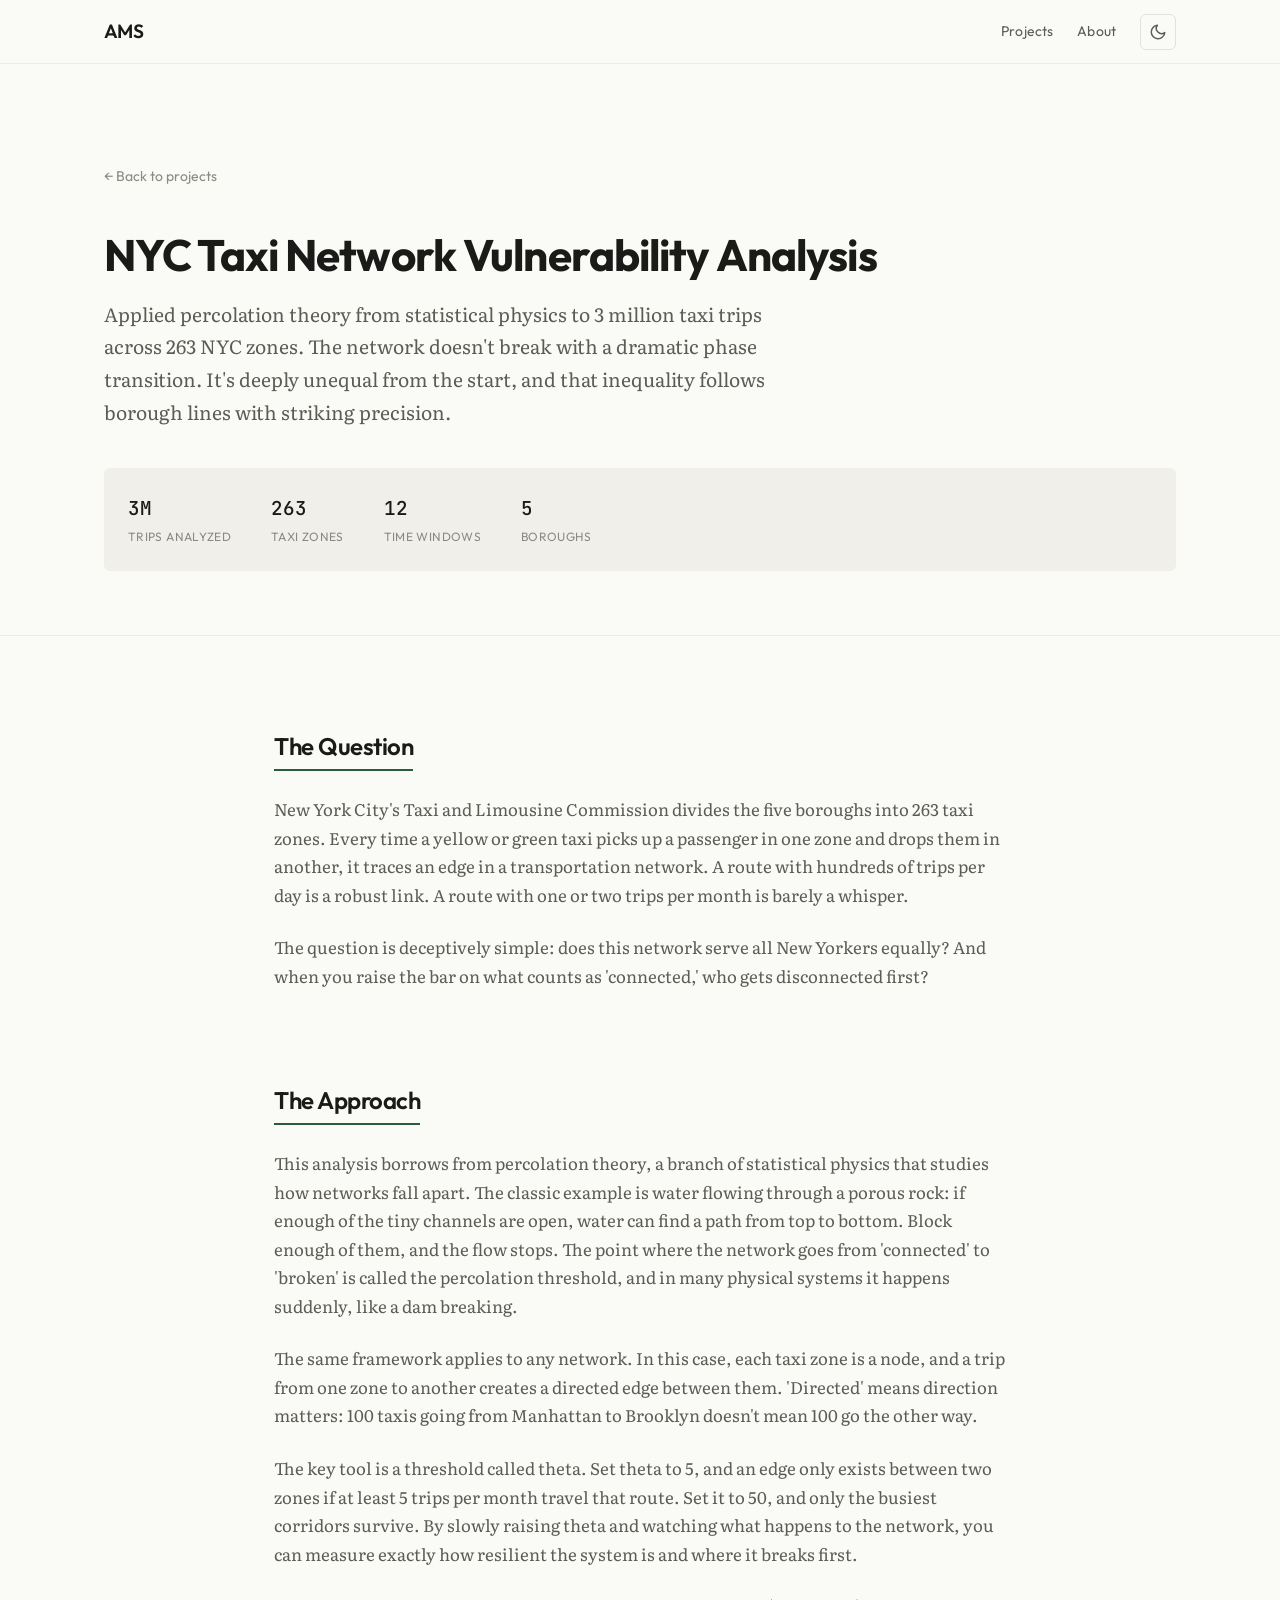
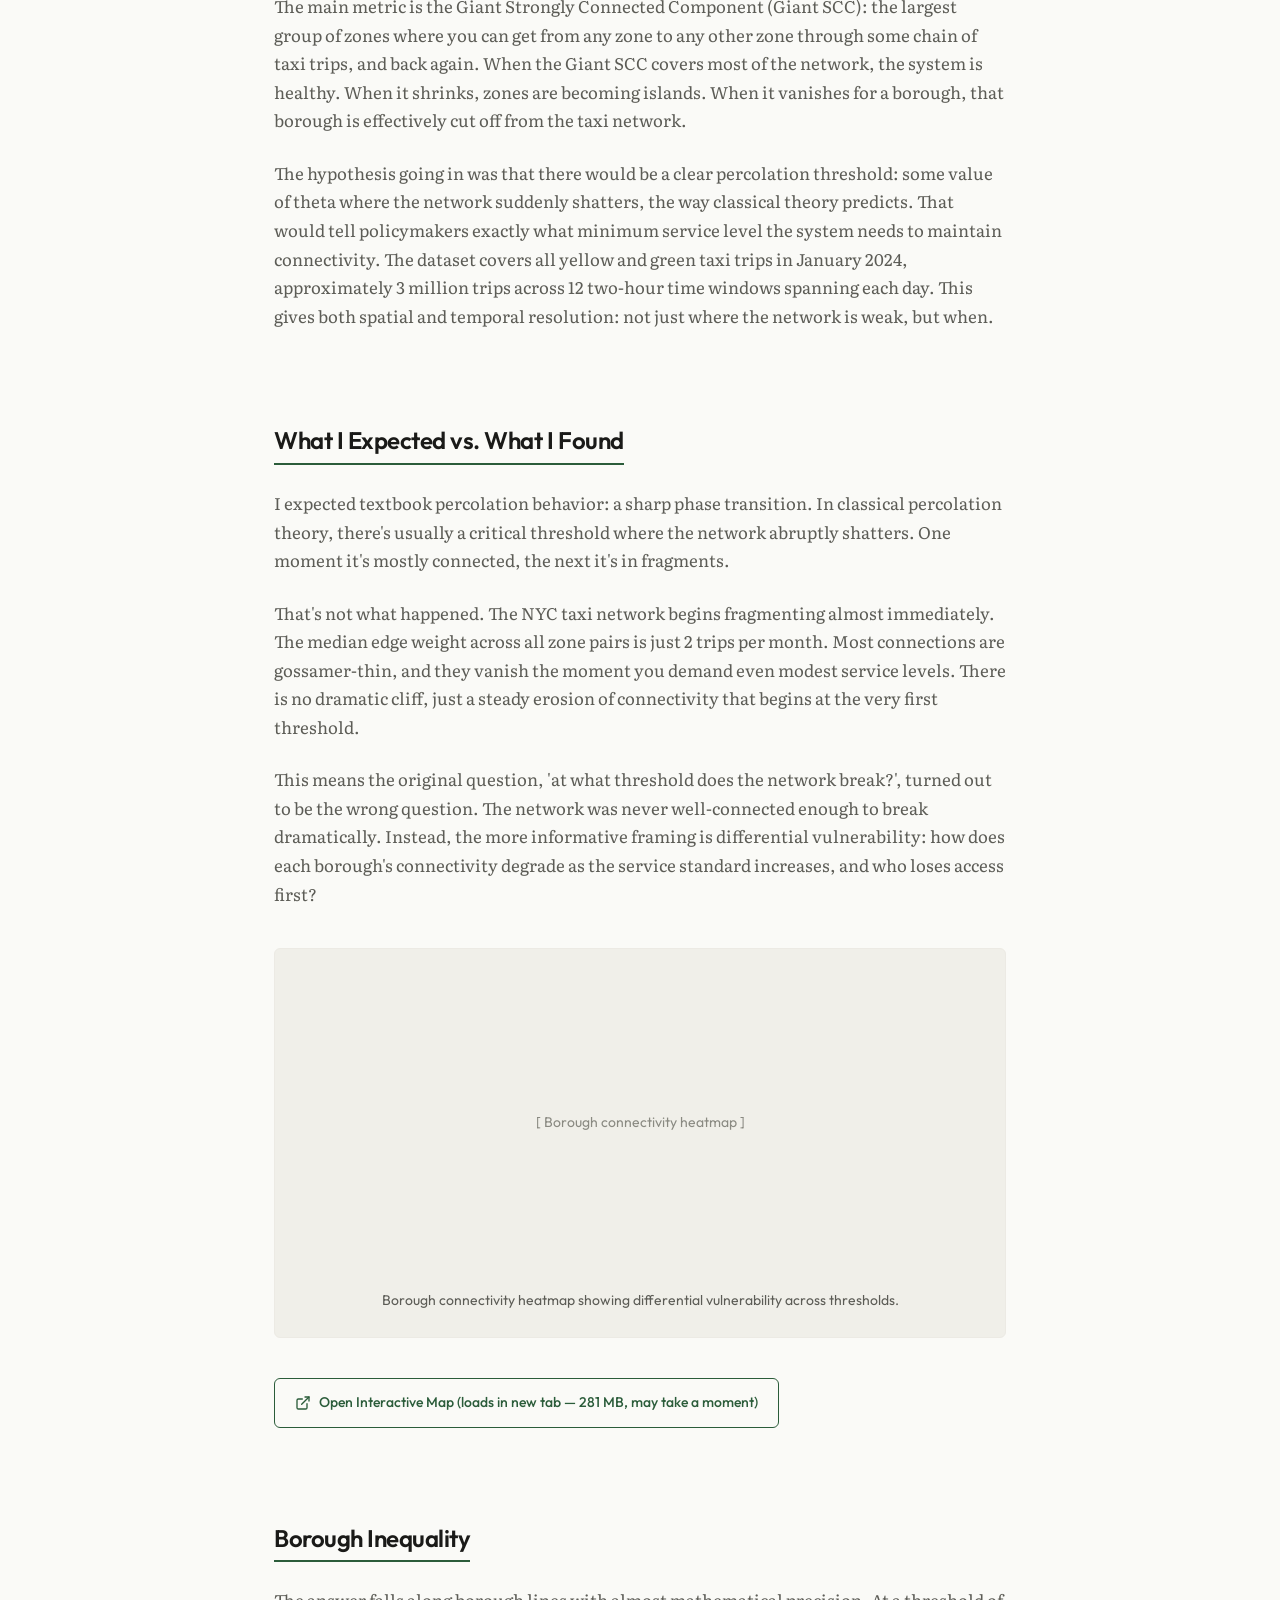
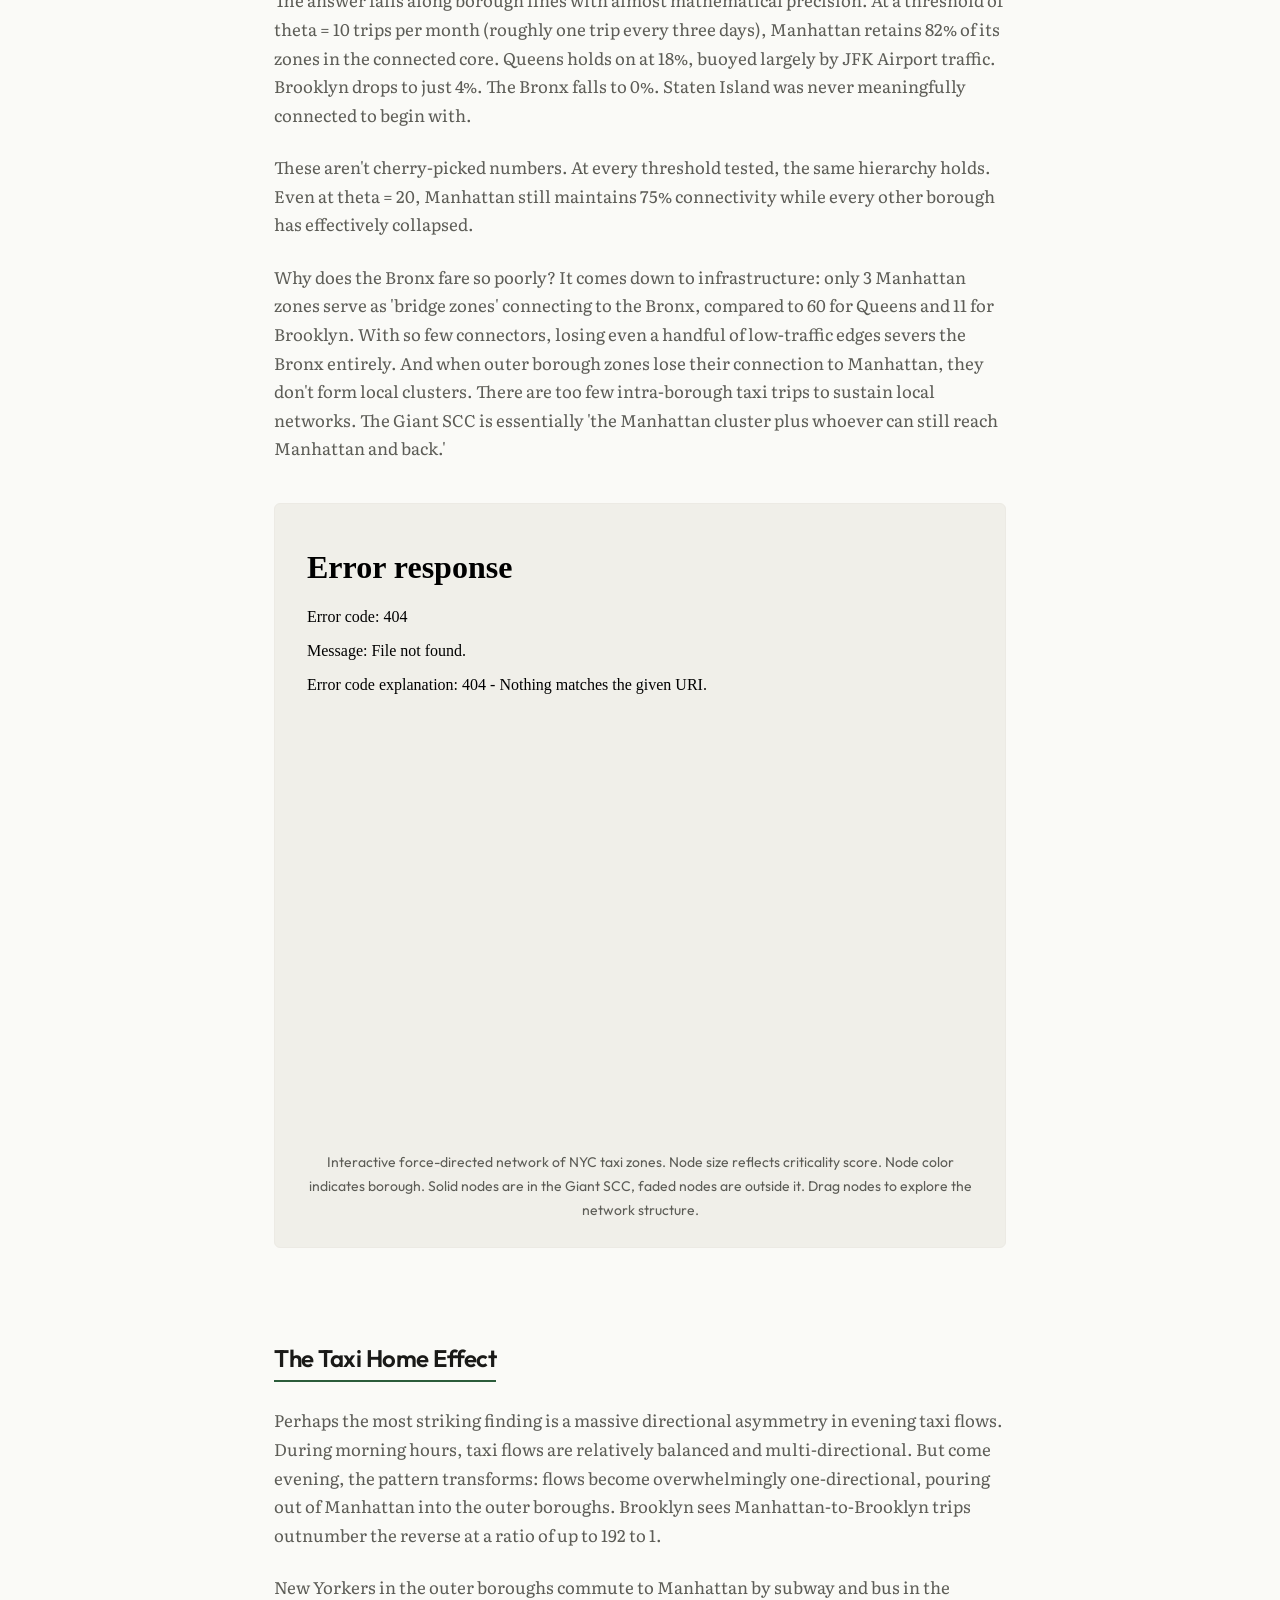
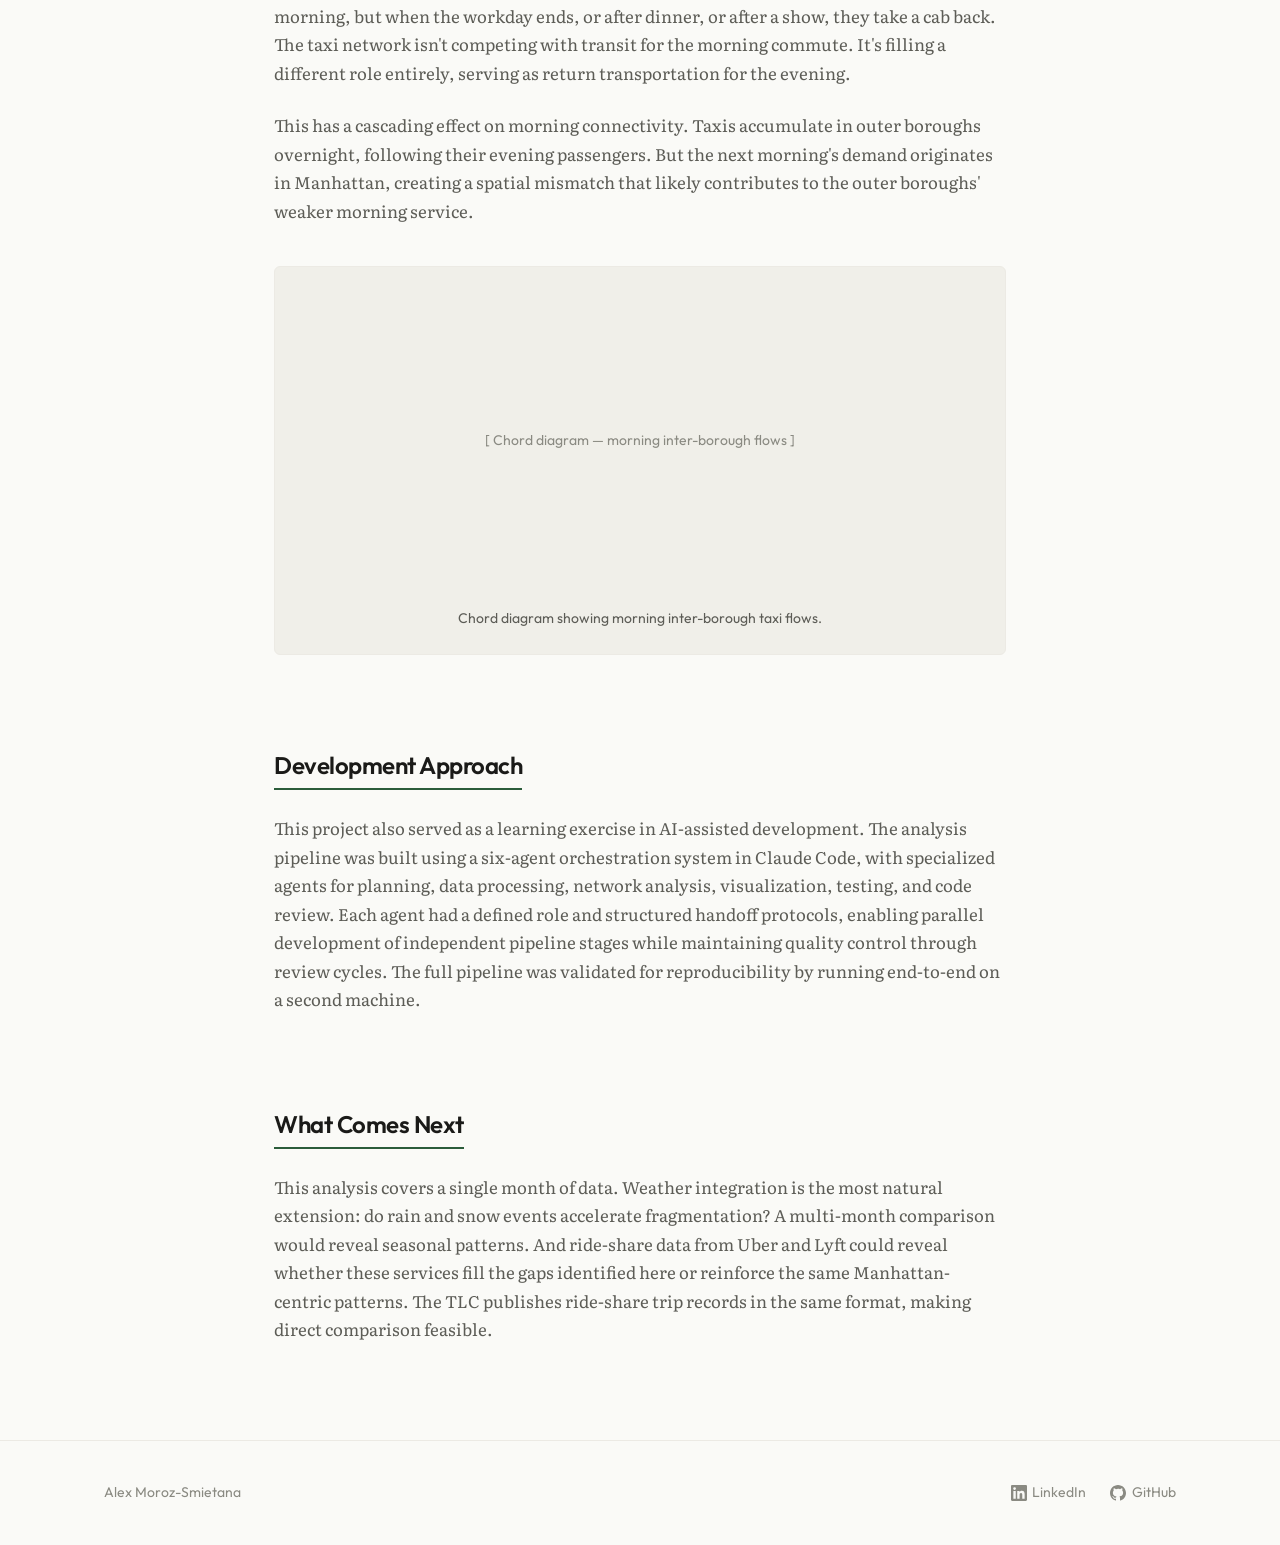
==== projects/nyc-taxi.html @ 88d65494 "Add interactive network visualization and map link to taxi project Embed force-directed network ifra" ====
<!DOCTYPE html>
<html lang="en">
<head>
    <meta charset="UTF-8">
    <meta name="viewport" content="width=device-width, initial-scale=1.0">
    <title>NYC Taxi Network Vulnerability Analysis — Alex Moroz-Smietana</title>
    <meta name="description" content="Percolation theory applied to 3 million NYC taxi trips. Mapping where and when taxi coverage collapses by borough.">
    <link rel="preconnect" href="https://fonts.googleapis.com">
    <link rel="preconnect" href="https://fonts.gstatic.com" crossorigin>
    <link href="https://fonts.googleapis.com/css2?family=Outfit:wght@300;400;500;600;700&family=Literata:ital,opsz,wght@0,7..72,300;0,7..72,400;0,7..72,500;1,7..72,400&family=JetBrains+Mono:wght@400;500&display=swap" rel="stylesheet">
    <link rel="icon" type="image/svg+xml" href="../favicon.svg">
    <link rel="icon" type="image/png" sizes="32x32" href="../favicon.png">
    <link rel="icon" type="image/x-icon" href="../favicon.ico">
    <link rel="stylesheet" href="../css/style.css">
</head>
<body>

    <!-- Navigation -->
    <nav class="nav" id="nav">
        <div class="nav-inner">
            <a href="../" class="nav-name">AMS</a>
            <div class="nav-links">
                <a href="../#projects">Projects</a>
                <a href="../#about">About</a>
                <button class="theme-toggle" id="theme-toggle" aria-label="Toggle dark mode">
                    <svg class="icon-sun" width="18" height="18" viewBox="0 0 24 24" fill="none" stroke="currentColor" stroke-width="2" stroke-linecap="round" stroke-linejoin="round">
                        <circle cx="12" cy="12" r="5"></circle>
                        <line x1="12" y1="1" x2="12" y2="3"></line>
                        <line x1="12" y1="21" x2="12" y2="23"></line>
                        <line x1="4.22" y1="4.22" x2="5.64" y2="5.64"></line>
                        <line x1="18.36" y1="18.36" x2="19.78" y2="19.78"></line>
                        <line x1="1" y1="12" x2="3" y2="12"></line>
                        <line x1="21" y1="12" x2="23" y2="12"></line>
                        <line x1="4.22" y1="19.78" x2="5.64" y2="18.36"></line>
                        <line x1="18.36" y1="5.64" x2="19.78" y2="4.22"></line>
                    </svg>
                    <svg class="icon-moon" width="18" height="18" viewBox="0 0 24 24" fill="none" stroke="currentColor" stroke-width="2" stroke-linecap="round" stroke-linejoin="round">
                        <path d="M21 12.79A9 9 0 1 1 11.21 3 7 7 0 0 0 21 12.79z"></path>
                    </svg>
                </button>
            </div>
        </div>
    </nav>

    <!-- Project Hero -->
    <header class="project-hero">
        <div class="container">
            <a href="../#projects" class="project-hero-back">&larr; Back to projects</a>
            <h1 class="project-hero-title">NYC Taxi Network Vulnerability Analysis</h1>
            <p class="project-hero-summary">Applied percolation theory from statistical physics to 3 million taxi trips across 263 NYC zones. The network doesn't break with a dramatic phase transition. It's deeply unequal from the start, and that inequality follows borough lines with striking precision.</p>
            <div class="project-metrics-bar">
                <div class="metric">
                    <span class="metric-value">3M</span>
                    <span class="metric-label">Trips Analyzed</span>
                </div>
                <div class="metric">
                    <span class="metric-value">263</span>
                    <span class="metric-label">Taxi Zones</span>
                </div>
                <div class="metric">
                    <span class="metric-value">12</span>
                    <span class="metric-label">Time Windows</span>
                </div>
                <div class="metric">
                    <span class="metric-value">5</span>
                    <span class="metric-label">Boroughs</span>
                </div>
            </div>
        </div>
    </header>

    <!-- Project Body -->
    <main class="project-body">
        <div class="container">

            <!-- Section: The Question -->
            <section class="project-section" id="question">
                <h2>The Question</h2>
                <p>New York City's Taxi and Limousine Commission divides the five boroughs into 263 taxi zones. Every time a yellow or green taxi picks up a passenger in one zone and drops them in another, it traces an edge in a transportation network. A route with hundreds of trips per day is a robust link. A route with one or two trips per month is barely a whisper.</p>
                <p>The question is deceptively simple: does this network serve all New Yorkers equally? And when you raise the bar on what counts as 'connected,' who gets disconnected first?</p>
            </section>

            <!-- Section: The Approach -->
            <section class="project-section" id="approach">
                <h2>The Approach</h2>
                <p>This analysis borrows from percolation theory, a branch of statistical physics that studies how networks fall apart. The classic example is water flowing through a porous rock: if enough of the tiny channels are open, water can find a path from top to bottom. Block enough of them, and the flow stops. The point where the network goes from 'connected' to 'broken' is called the percolation threshold, and in many physical systems it happens suddenly, like a dam breaking.</p>
                <p>The same framework applies to any network. In this case, each taxi zone is a node, and a trip from one zone to another creates a directed edge between them. 'Directed' means direction matters: 100 taxis going from Manhattan to Brooklyn doesn't mean 100 go the other way.</p>
                <p>The key tool is a threshold called theta. Set theta to 5, and an edge only exists between two zones if at least 5 trips per month travel that route. Set it to 50, and only the busiest corridors survive. By slowly raising theta and watching what happens to the network, you can measure exactly how resilient the system is and where it breaks first.</p>
                <p>The main metric is the Giant Strongly Connected Component (Giant SCC): the largest group of zones where you can get from any zone to any other zone through some chain of taxi trips, and back again. When the Giant SCC covers most of the network, the system is healthy. When it shrinks, zones are becoming islands. When it vanishes for a borough, that borough is effectively cut off from the taxi network.</p>
                <p>The hypothesis going in was that there would be a clear percolation threshold: some value of theta where the network suddenly shatters, the way classical theory predicts. That would tell policymakers exactly what minimum service level the system needs to maintain connectivity. The dataset covers all yellow and green taxi trips in January 2024, approximately 3 million trips across 12 two-hour time windows spanning each day. This gives both spatial and temporal resolution: not just where the network is weak, but when.</p>
            </section>

            <!-- Section: What I Expected vs. What I Found -->
            <section class="project-section" id="findings">
                <h2>What I Expected vs. What I Found</h2>
                <p>I expected textbook percolation behavior: a sharp phase transition. In classical percolation theory, there's usually a critical threshold where the network abruptly shatters. One moment it's mostly connected, the next it's in fragments.</p>
                <p>That's not what happened. The NYC taxi network begins fragmenting almost immediately. The median edge weight across all zone pairs is just 2 trips per month. Most connections are gossamer-thin, and they vanish the moment you demand even modest service levels. There is no dramatic cliff, just a steady erosion of connectivity that begins at the very first threshold.</p>
                <p>This means the original question, 'at what threshold does the network break?', turned out to be the wrong question. The network was never well-connected enough to break dramatically. Instead, the more informative framing is differential vulnerability: how does each borough's connectivity degrade as the service standard increases, and who loses access first?</p>
                <div class="figure">
                    <div style="height: 300px; display: flex; align-items: center; justify-content: center; color: var(--text-tertiary); font-family: var(--font-display); font-size: var(--text-sm);">
                        [ Borough connectivity heatmap ]
                    </div>
                    <p class="figure-caption">Borough connectivity heatmap showing differential vulnerability across thresholds.</p>
                </div>
                <div style="margin-top: 1.5rem;">
                    <a href="../assets/interactive/interactive_map.html" target="_blank" rel="noopener" class="interactive-map-link" style="display: inline-flex; align-items: center; gap: 0.5rem; font-family: var(--font-display); font-size: var(--text-sm); font-weight: 500; color: var(--accent); padding: 0.75rem 1.25rem; border: 1px solid var(--accent); border-radius: var(--border-radius); transition: background-color 150ms ease, color 150ms ease;">
                        <svg width="16" height="16" viewBox="0 0 24 24" fill="none" stroke="currentColor" stroke-width="2" stroke-linecap="round" stroke-linejoin="round"><polyline points="15 3 21 3 21 9"></polyline><path d="M18 13v6a2 2 0 0 1-2 2H5a2 2 0 0 1-2-2V8a2 2 0 0 1 2-2h6"></path><line x1="10" y1="14" x2="21" y2="3"></line></svg>
                        Open Interactive Map (loads in new tab — 281 MB, may take a moment)
                    </a>
                </div>
            </section>

            <!-- Section: Borough Inequality -->
            <section class="project-section" id="inequality">
                <h2>Borough Inequality</h2>
                <p>The answer falls along borough lines with almost mathematical precision. At a threshold of theta = 10 trips per month (roughly one trip every three days), Manhattan retains 82% of its zones in the connected core. Queens holds on at 18%, buoyed largely by JFK Airport traffic. Brooklyn drops to just 4%. The Bronx falls to 0%. Staten Island was never meaningfully connected to begin with.</p>
                <p>These aren't cherry-picked numbers. At every threshold tested, the same hierarchy holds. Even at theta = 20, Manhattan still maintains 75% connectivity while every other borough has effectively collapsed.</p>
                <p>Why does the Bronx fare so poorly? It comes down to infrastructure: only 3 Manhattan zones serve as 'bridge zones' connecting to the Bronx, compared to 60 for Queens and 11 for Brooklyn. With so few connectors, losing even a handful of low-traffic edges severs the Bronx entirely. And when outer borough zones lose their connection to Manhattan, they don't form local clusters. There are too few intra-borough taxi trips to sustain local networks. The Giant SCC is essentially 'the Manhattan cluster plus whoever can still reach Manhattan and back.'</p>
                <div class="figure">
                    <iframe src="../assets/interactive/force_directed_network.html" style="width: 100%; height: 600px; border: none; border-radius: 4px;"></iframe>
                    <p class="figure-caption">Interactive force-directed network of NYC taxi zones. Node size reflects criticality score. Node color indicates borough. Solid nodes are in the Giant SCC, faded nodes are outside it. Drag nodes to explore the network structure.</p>
                </div>
            </section>

            <!-- Section: The Taxi Home Effect -->
            <section class="project-section" id="taxi-home">
                <h2>The Taxi Home Effect</h2>
                <p>Perhaps the most striking finding is a massive directional asymmetry in evening taxi flows. During morning hours, taxi flows are relatively balanced and multi-directional. But come evening, the pattern transforms: flows become overwhelmingly one-directional, pouring out of Manhattan into the outer boroughs. Brooklyn sees Manhattan-to-Brooklyn trips outnumber the reverse at a ratio of up to 192 to 1.</p>
                <p>New Yorkers in the outer boroughs commute to Manhattan by subway and bus in the morning, but when the workday ends, or after dinner, or after a show, they take a cab back. The taxi network isn't competing with transit for the morning commute. It's filling a different role entirely, serving as return transportation for the evening.</p>
                <p>This has a cascading effect on morning connectivity. Taxis accumulate in outer boroughs overnight, following their evening passengers. But the next morning's demand originates in Manhattan, creating a spatial mismatch that likely contributes to the outer boroughs' weaker morning service.</p>
                <div class="figure">
                    <div style="height: 300px; display: flex; align-items: center; justify-content: center; color: var(--text-tertiary); font-family: var(--font-display); font-size: var(--text-sm);">
                        [ Chord diagram — morning inter-borough flows ]
                    </div>
                    <p class="figure-caption">Chord diagram showing morning inter-borough taxi flows.</p>
                </div>
            </section>

            <!-- Section: Development Approach -->
            <section class="project-section" id="development">
                <h2>Development Approach</h2>
                <p>This project also served as a learning exercise in AI-assisted development. The analysis pipeline was built using a six-agent orchestration system in Claude Code, with specialized agents for planning, data processing, network analysis, visualization, testing, and code review. Each agent had a defined role and structured handoff protocols, enabling parallel development of independent pipeline stages while maintaining quality control through review cycles. The full pipeline was validated for reproducibility by running end-to-end on a second machine.</p>
            </section>

            <!-- Section: What Comes Next -->
            <section class="project-section" id="next">
                <h2>What Comes Next</h2>
                <p>This analysis covers a single month of data. Weather integration is the most natural extension: do rain and snow events accelerate fragmentation? A multi-month comparison would reveal seasonal patterns. And ride-share data from Uber and Lyft could reveal whether these services fill the gaps identified here or reinforce the same Manhattan-centric patterns. The TLC publishes ride-share trip records in the same format, making direct comparison feasible.</p>
            </section>

        </div>
    </main>

    <!-- Footer -->
    <footer class="footer">
        <div class="container">
            <div class="footer-inner">
                <p class="footer-name">Alex Moroz-Smietana</p>
                <div class="footer-links">
                    <a href="https://www.linkedin.com/in/95835795" target="_blank" rel="noopener"><svg width="16" height="16" viewBox="0 0 24 24" fill="currentColor"><path d="M20.447 20.452h-3.554v-5.569c0-1.328-.027-3.037-1.852-3.037-1.853 0-2.136 1.445-2.136 2.939v5.667H9.351V9h3.414v1.561h.046c.477-.9 1.637-1.85 3.37-1.85 3.601 0 4.267 2.37 4.267 5.455v6.286zM5.337 7.433a2.062 2.062 0 0 1-2.063-2.065 2.064 2.064 0 1 1 2.063 2.065zm1.782 13.019H3.555V9h3.564v11.452zM22.225 0H1.771C.792 0 0 .774 0 1.729v20.542C0 23.227.792 24 1.771 24h20.451C23.2 24 24 23.227 24 22.271V1.729C24 .774 23.2 0 22.222 0h.003z"/></svg> LinkedIn</a>
                    <a href="https://github.com/Alexyms" target="_blank" rel="noopener"><svg width="16" height="16" viewBox="0 0 24 24" fill="currentColor"><path d="M12 0C5.374 0 0 5.373 0 12c0 5.302 3.438 9.8 8.207 11.387.599.111.793-.261.793-.577v-2.234c-3.338.726-4.033-1.416-4.033-1.416-.546-1.387-1.333-1.756-1.333-1.756-1.089-.745.083-.729.083-.729 1.205.084 1.839 1.237 1.839 1.237 1.07 1.834 2.807 1.304 3.492.997.107-.775.418-1.305.762-1.604-2.665-.305-5.467-1.334-5.467-5.931 0-1.311.469-2.381 1.236-3.221-.124-.303-.535-1.524.117-3.176 0 0 1.008-.322 3.301 1.23A11.509 11.509 0 0 1 12 5.803c1.02.005 2.047.138 3.006.404 2.291-1.552 3.297-1.23 3.297-1.23.653 1.653.242 2.874.118 3.176.77.84 1.235 1.911 1.235 3.221 0 4.609-2.807 5.624-5.479 5.921.43.372.823 1.102.823 2.222v3.293c0 .319.192.694.801.576C20.566 21.797 24 17.3 24 12c0-6.627-5.373-12-12-12z"/></svg> GitHub</a>
                </div>
            </div>
        </div>
    </footer>

    <script src="../js/main.js"></script>
</body>
</html>
---- css/style.css ----
/* ============================================
   THEME VARIABLES
   ============================================ */

:root {
    /* Light theme (default) */
    --bg-primary: #FAFAF7;
    --bg-secondary: #F0EFE9;
    --bg-card: #FFFFFF;
    --bg-card-hover: #F7F7F4;
    --bg-nav: rgba(250, 250, 247, 0.92);
    --bg-code: #F0EFE9;

    --text-primary: #1A1A18;
    --text-secondary: #5C5C56;
    --text-tertiary: #8A8A82;
    --text-inverse: #FAFAF7;

    --accent: #2B5C3A;
    --accent-hover: #1E4429;
    --accent-muted: rgba(43, 92, 58, 0.08);

    --border: #E2E1DB;
    --border-light: #ECEAE4;

    --shadow-sm: 0 1px 2px rgba(26, 26, 24, 0.04);
    --shadow-md: 0 4px 12px rgba(26, 26, 24, 0.06);
    --shadow-lg: 0 8px 30px rgba(26, 26, 24, 0.08);

    /* Spacing scale */
    --space-xs: 0.25rem;
    --space-sm: 0.5rem;
    --space-md: 1rem;
    --space-lg: 1.5rem;
    --space-xl: 2.5rem;
    --space-2xl: 4rem;
    --space-3xl: 6rem;

    /* Typography */
    --font-display: 'Outfit', sans-serif;
    --font-body: 'Literata', serif;
    --font-mono: 'JetBrains Mono', monospace;

    --text-xs: 0.75rem;
    --text-sm: 0.875rem;
    --text-base: 1.05rem;
    --text-lg: 1.2rem;
    --text-xl: 1.5rem;
    --text-2xl: 2rem;
    --text-3xl: 2.75rem;
    --text-4xl: 3.5rem;

    /* Layout */
    --max-width: 1120px;
    --nav-height: 64px;
    --border-radius: 6px;

    /* Transitions */
    --transition-fast: 150ms ease;
    --transition-base: 250ms ease;
    --transition-slow: 400ms ease;
}

/* Dark theme */
[data-theme="dark"] {
    --bg-primary: #141413;
    --bg-secondary: #1E1E1C;
    --bg-card: #1E1E1C;
    --bg-card-hover: #262624;
    --bg-nav: rgba(20, 20, 19, 0.92);
    --bg-code: #1E1E1C;

    --text-primary: #EDEDEA;
    --text-secondary: #A3A39D;
    --text-tertiary: #6E6E68;
    --text-inverse: #141413;

    --accent: #5AAE72;
    --accent-hover: #6EC285;
    --accent-muted: rgba(90, 174, 114, 0.1);

    --border: #2A2A28;
    --border-light: #222220;

    --shadow-sm: 0 1px 2px rgba(0, 0, 0, 0.2);
    --shadow-md: 0 4px 12px rgba(0, 0, 0, 0.3);
    --shadow-lg: 0 8px 30px rgba(0, 0, 0, 0.4);
}


/* ============================================
   RESET & BASE
   ============================================ */

*, *::before, *::after {
    margin: 0;
    padding: 0;
    box-sizing: border-box;
}

html {
    scroll-behavior: smooth;
    scroll-padding-top: calc(var(--nav-height) + var(--space-lg));
}

body {
    font-family: var(--font-body);
    font-size: var(--text-base);
    line-height: 1.7;
    color: var(--text-primary);
    background-color: var(--bg-primary);
    transition: background-color var(--transition-base), color var(--transition-base);
    -webkit-font-smoothing: antialiased;
    -moz-osx-font-smoothing: grayscale;
}

a {
    color: var(--accent);
    text-decoration: none;
    transition: color var(--transition-fast);
}

a:hover {
    color: var(--accent-hover);
}

img {
    max-width: 100%;
    display: block;
}

h1, h2, h3, h4, h5, h6 {
    font-family: var(--font-display);
    line-height: 1.2;
    letter-spacing: -0.02em;
}

.container {
    max-width: var(--max-width);
    margin: 0 auto;
    padding: 0 var(--space-lg);
}


/* ============================================
   NAVIGATION
   ============================================ */

.nav {
    position: fixed;
    top: 0;
    left: 0;
    right: 0;
    height: var(--nav-height);
    background: var(--bg-nav);
    backdrop-filter: blur(12px);
    -webkit-backdrop-filter: blur(12px);
    border-bottom: 1px solid var(--border-light);
    z-index: 100;
    transition: background-color var(--transition-base), border-color var(--transition-base);
}

.nav-inner {
    max-width: var(--max-width);
    margin: 0 auto;
    padding: 0 var(--space-lg);
    height: 100%;
    display: flex;
    align-items: center;
    justify-content: space-between;
}

.nav-name {
    font-family: var(--font-display);
    font-weight: 600;
    font-size: var(--text-lg);
    color: var(--text-primary);
    letter-spacing: -0.03em;
}

.nav-name:hover {
    color: var(--text-primary);
}

.nav-links {
    display: flex;
    align-items: center;
    gap: var(--space-lg);
}

.nav-links a {
    font-family: var(--font-display);
    font-size: var(--text-sm);
    font-weight: 400;
    color: var(--text-secondary);
    letter-spacing: 0.01em;
    transition: color var(--transition-fast);
}

.nav-links a:hover {
    color: var(--text-primary);
}

.theme-toggle {
    background: none;
    border: 1px solid var(--border);
    border-radius: var(--border-radius);
    padding: var(--space-sm);
    cursor: pointer;
    color: var(--text-secondary);
    display: flex;
    align-items: center;
    justify-content: center;
    transition: color var(--transition-fast), border-color var(--transition-fast), background-color var(--transition-fast);
}

.theme-toggle:hover {
    color: var(--text-primary);
    border-color: var(--text-tertiary);
    background-color: var(--bg-secondary);
}

/* Show sun in dark mode, moon in light mode */
.icon-sun { display: none; }
.icon-moon { display: block; }

[data-theme="dark"] .icon-sun { display: block; }
[data-theme="dark"] .icon-moon { display: none; }


/* ============================================
   HERO
   ============================================ */

.hero {
    padding-top: calc(var(--nav-height) + var(--space-3xl));
    padding-bottom: var(--space-3xl);
    border-bottom: 1px solid var(--border-light);
}

.hero-content {
    max-width: 720px;
    margin-bottom: var(--space-2xl);
}

.hero-label {
    font-family: var(--font-display);
    font-size: var(--text-sm);
    font-weight: 500;
    color: var(--accent);
    letter-spacing: 0.04em;
    text-transform: uppercase;
    margin-bottom: var(--space-md);
}

.hero-title {
    font-size: var(--text-4xl);
    font-weight: 700;
    margin-bottom: var(--space-lg);
    color: var(--text-primary);
}

.hero-subtitle {
    font-size: var(--text-lg);
    color: var(--text-secondary);
    line-height: 1.7;
    max-width: 600px;
}

.hero-credentials {
    display: flex;
    gap: var(--space-2xl);
    flex-wrap: wrap;
}

.credential {
    display: flex;
    flex-direction: column;
    gap: var(--space-xs);
}

.credential-value {
    font-family: var(--font-display);
    font-size: var(--text-xl);
    font-weight: 600;
    color: var(--text-primary);
    letter-spacing: -0.02em;
}

.credential-label {
    font-family: var(--font-display);
    font-size: var(--text-xs);
    font-weight: 400;
    color: var(--text-tertiary);
    letter-spacing: 0.03em;
    text-transform: uppercase;
}


/* ============================================
   SECTIONS (shared)
   ============================================ */

.section-header {
    margin-bottom: var(--space-2xl);
}

.section-title {
    font-size: var(--text-2xl);
    font-weight: 600;
    margin-bottom: var(--space-sm);
    color: var(--text-primary);
}

.section-desc {
    font-size: var(--text-base);
    color: var(--text-secondary);
    max-width: 640px;
    line-height: 1.7;
}


/* ============================================
   PROJECT CARDS
   ============================================ */

.projects {
    padding: var(--space-3xl) 0;
}

.project-grid {
    display: grid;
    grid-template-columns: 1fr;
    gap: var(--space-lg);
}

.project-card {
    display: block;
    background: var(--bg-card);
    border: 1px solid var(--border);
    border-radius: var(--border-radius);
    padding: var(--space-xl);
    transition: border-color var(--transition-fast), box-shadow var(--transition-fast), background-color var(--transition-fast);
    color: var(--text-primary);
}

a.project-card:hover {
    border-color: var(--accent);
    box-shadow: var(--shadow-md);
    background: var(--bg-card-hover);
    color: var(--text-primary);
}

.project-card--upcoming {
    border-style: dashed;
    opacity: 0.6;
}

.card-tag {
    font-family: var(--font-display);
    font-size: var(--text-xs);
    font-weight: 500;
    color: var(--accent);
    letter-spacing: 0.03em;
    text-transform: uppercase;
    margin-bottom: var(--space-md);
}

.card-title {
    font-size: var(--text-xl);
    font-weight: 600;
    margin-bottom: var(--space-md);
    color: var(--text-primary);
}

.card-desc {
    font-size: var(--text-base);
    color: var(--text-secondary);
    line-height: 1.7;
    margin-bottom: var(--space-lg);
    max-width: 720px;
}

.card-metrics {
    display: flex;
    gap: var(--space-xl);
    flex-wrap: wrap;
    padding-top: var(--space-lg);
    border-top: 1px solid var(--border-light);
    margin-bottom: var(--space-lg);
}

.metric {
    display: flex;
    flex-direction: column;
    gap: 2px;
}

.metric-value {
    font-family: var(--font-mono);
    font-size: var(--text-lg);
    font-weight: 500;
    color: var(--text-primary);
}

.metric-label {
    font-family: var(--font-display);
    font-size: var(--text-xs);
    color: var(--text-tertiary);
    letter-spacing: 0.03em;
    text-transform: uppercase;
}

.card-link {
    font-family: var(--font-display);
    font-size: var(--text-sm);
    font-weight: 500;
    color: var(--accent);
    transition: color var(--transition-fast);
}

a.project-card:hover .card-link {
    color: var(--accent-hover);
}


/* ============================================
   ABOUT
   ============================================ */

.about {
    padding: var(--space-3xl) 0;
    border-top: 1px solid var(--border-light);
}

.about-content {
    display: grid;
    grid-template-columns: 1fr 320px;
    gap: var(--space-3xl);
    align-items: start;
}

.about-text p {
    margin-bottom: var(--space-lg);
    color: var(--text-secondary);
}

.about-text p:last-child {
    margin-bottom: 0;
}

.about-certs {
    padding: var(--space-lg);
    background: var(--bg-secondary);
    border-radius: var(--border-radius);
}

.about-certs-title {
    font-size: var(--text-sm);
    font-weight: 600;
    text-transform: uppercase;
    letter-spacing: 0.04em;
    color: var(--text-tertiary);
    margin-bottom: var(--space-md);
}

.cert-list {
    list-style: none;
}

.cert-list li {
    font-family: var(--font-display);
    font-size: var(--text-sm);
    color: var(--text-secondary);
    padding: var(--space-sm) 0;
    border-bottom: 1px solid var(--border-light);
}

.cert-list li:last-child {
    border-bottom: none;
    padding-bottom: 0;
}


/* ============================================
   FOOTER
   ============================================ */

.footer {
    padding: var(--space-xl) 0;
    border-top: 1px solid var(--border-light);
}

.footer-inner {
    display: flex;
    align-items: center;
    justify-content: space-between;
}

.footer-name {
    font-family: var(--font-display);
    font-size: var(--text-sm);
    color: var(--text-tertiary);
}

.footer-links {
    display: flex;
    gap: var(--space-lg);
}

.footer-links a {
    font-family: var(--font-display);
    font-size: var(--text-sm);
    color: var(--text-tertiary);
    display: inline-flex;
    align-items: center;
    gap: 0.35rem;
    transition: color var(--transition-fast);
}

.footer-links a:hover {
    color: var(--text-primary);
}


/* ============================================
   PROJECT PAGE LAYOUT
   (used by individual project write-ups)
   ============================================ */

.project-hero {
    padding-top: calc(var(--nav-height) + var(--space-3xl));
    padding-bottom: var(--space-2xl);
    border-bottom: 1px solid var(--border-light);
}

.project-hero-back {
    font-family: var(--font-display);
    font-size: var(--text-sm);
    color: var(--text-tertiary);
    display: inline-flex;
    align-items: center;
    gap: var(--space-sm);
    margin-bottom: var(--space-xl);
    transition: color var(--transition-fast);
}

.project-hero-back:hover {
    color: var(--text-primary);
}

.project-hero-title {
    font-size: var(--text-3xl);
    font-weight: 700;
    margin-bottom: var(--space-md);
}

.project-hero-summary {
    font-size: var(--text-lg);
    color: var(--text-secondary);
    max-width: 680px;
    line-height: 1.7;
    margin-bottom: var(--space-xl);
}

.project-metrics-bar {
    display: flex;
    gap: var(--space-xl);
    flex-wrap: wrap;
    padding: var(--space-lg);
    background: var(--bg-secondary);
    border-radius: var(--border-radius);
}

.project-body {
    padding: var(--space-3xl) 0;
}

.project-body .container {
    max-width: 780px;
}

.project-section {
    margin-bottom: var(--space-3xl);
}

.project-section:last-child {
    margin-bottom: 0;
}

.project-section h2 {
    font-size: var(--text-xl);
    font-weight: 600;
    margin-bottom: var(--space-lg);
    padding-bottom: var(--space-sm);
    border-bottom: 2px solid var(--accent);
    display: inline-block;
}

.project-section h3 {
    font-size: var(--text-lg);
    font-weight: 600;
    margin-top: var(--space-xl);
    margin-bottom: var(--space-md);
}

.project-section p {
    color: var(--text-secondary);
    margin-bottom: var(--space-lg);
}

.project-section p:last-child {
    margin-bottom: 0;
}

/* Image / diagram containers */
.figure {
    margin: var(--space-xl) 0;
    padding: var(--space-lg);
    background: var(--bg-secondary);
    border-radius: var(--border-radius);
    border: 1px solid var(--border-light);
}

.figure img {
    width: 100%;
    border-radius: calc(var(--border-radius) - 2px);
}

.figure-caption {
    font-family: var(--font-display);
    font-size: var(--text-sm);
    color: var(--text-tertiary);
    margin-top: var(--space-md);
    text-align: center;
}

/* Callout / decision boxes */
.callout {
    padding: var(--space-lg);
    background: var(--accent-muted);
    border-left: 3px solid var(--accent);
    border-radius: 0 var(--border-radius) var(--border-radius) 0;
    margin: var(--space-xl) 0;
}

.callout-title {
    font-family: var(--font-display);
    font-size: var(--text-sm);
    font-weight: 600;
    color: var(--accent);
    text-transform: uppercase;
    letter-spacing: 0.03em;
    margin-bottom: var(--space-sm);
}

.callout p {
    color: var(--text-secondary);
    margin-bottom: 0;
}


/* ============================================
   RESPONSIVE
   ============================================ */

@media (max-width: 768px) {
    :root {
        --text-4xl: 2.25rem;
        --text-3xl: 1.875rem;
        --text-2xl: 1.5rem;
    }

    .hero-credentials {
        gap: var(--space-lg);
    }

    .about-content {
        grid-template-columns: 1fr;
        gap: var(--space-xl);
    }

    .footer-inner {
        flex-direction: column;
        gap: var(--space-md);
        text-align: center;
    }

    .card-metrics {
        gap: var(--space-lg);
    }

    .project-metrics-bar {
        gap: var(--space-lg);
    }
}

@media (max-width: 480px) {
    :root {
        --text-4xl: 1.875rem;
        --text-3xl: 1.5rem;
    }

    .container {
        padding: 0 var(--space-md);
    }

    .hero-credentials {
        display: grid;
        grid-template-columns: 1fr 1fr;
    }

    .card-metrics {
        display: grid;
        grid-template-columns: 1fr 1fr;
    }
}


/* ============================================
   LIGHTBOX
   ============================================ */

.figure img {
    cursor: pointer;
}

.lightbox-overlay {
    position: fixed;
    top: 0;
    left: 0;
    width: 100%;
    height: 100%;
    background: rgba(0, 0, 0, 0.9);
    z-index: 200;
    display: flex;
    align-items: center;
    justify-content: center;
    cursor: pointer;
    opacity: 0;
    transition: opacity var(--transition-base);
}

.lightbox-overlay.is-visible {
    opacity: 1;
}

.interactive-map-link:hover {
    background-color: var(--accent);
    color: var(--text-inverse);
}


.lightbox-overlay img {
    max-width: 90vw;
    max-height: 90vh;
    border-radius: var(--border-radius);
    box-shadow: 0 0 60px rgba(0, 0, 0, 0.5);
}
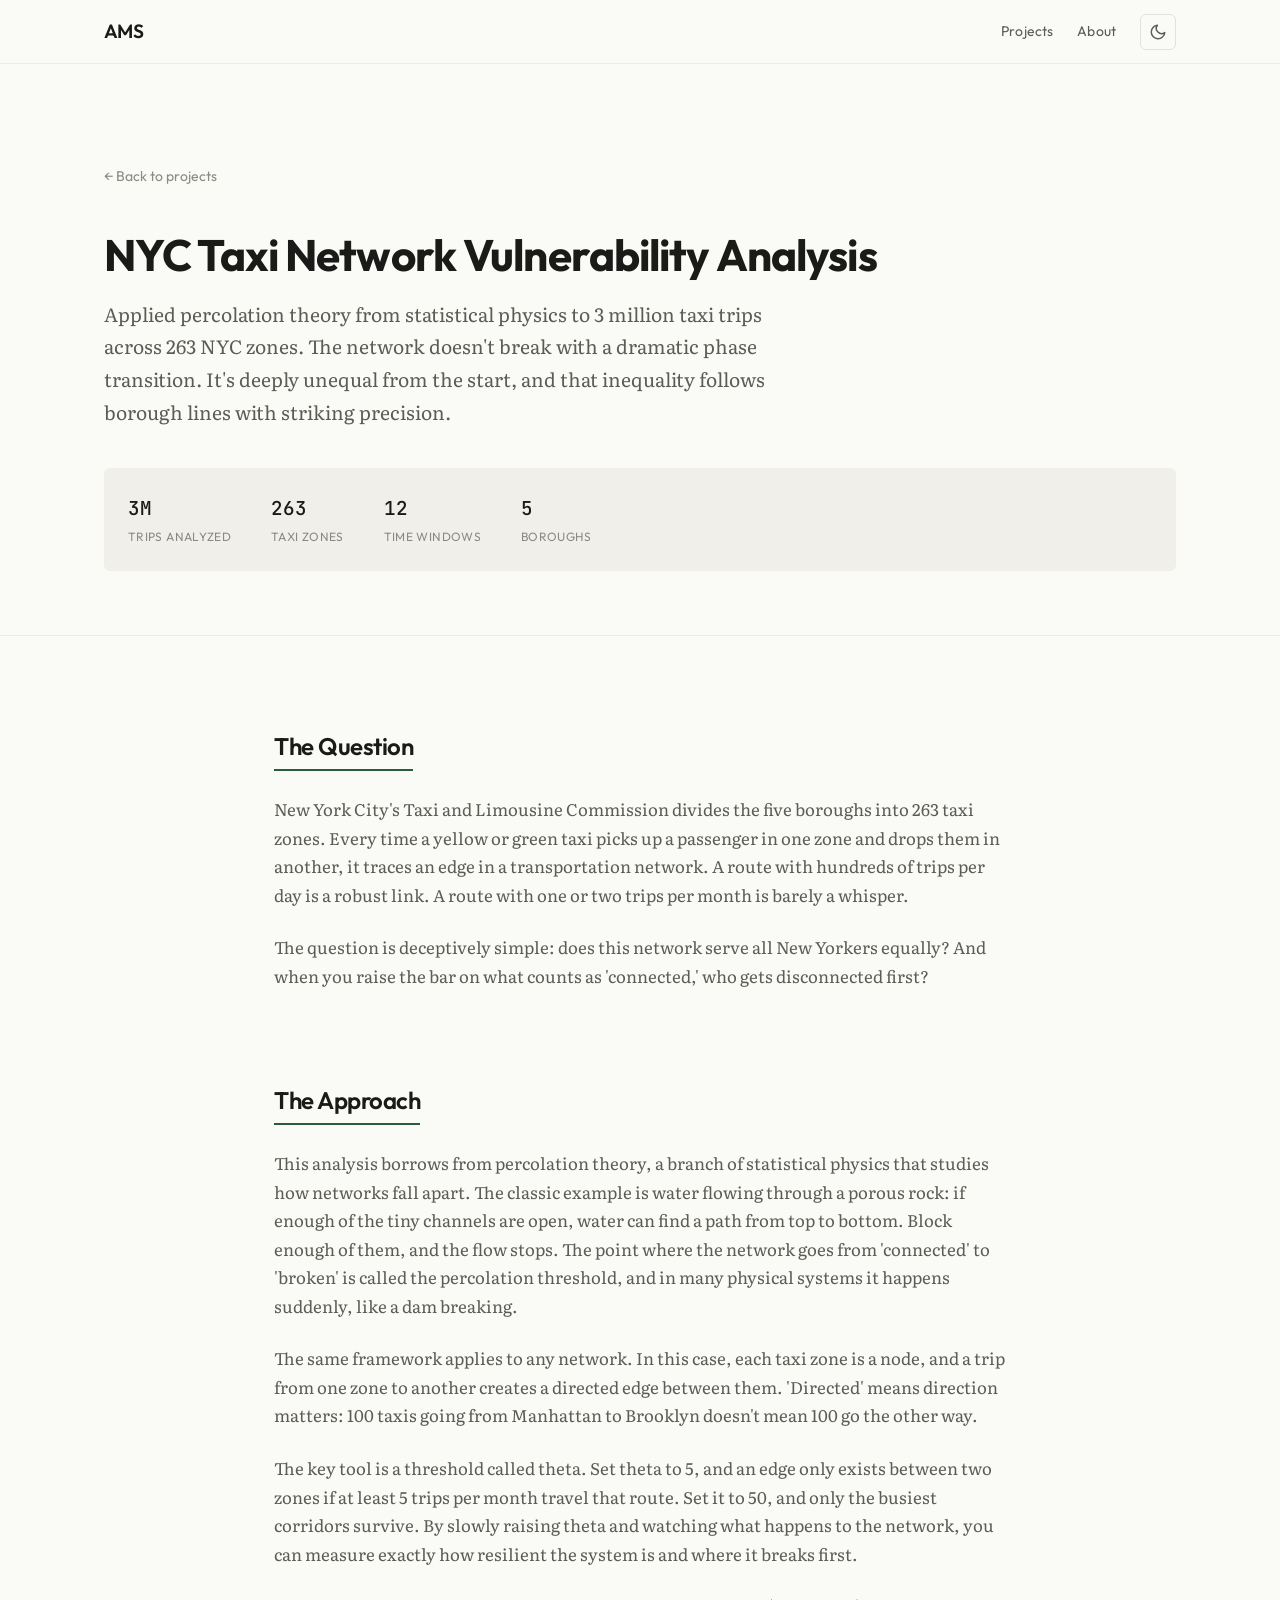
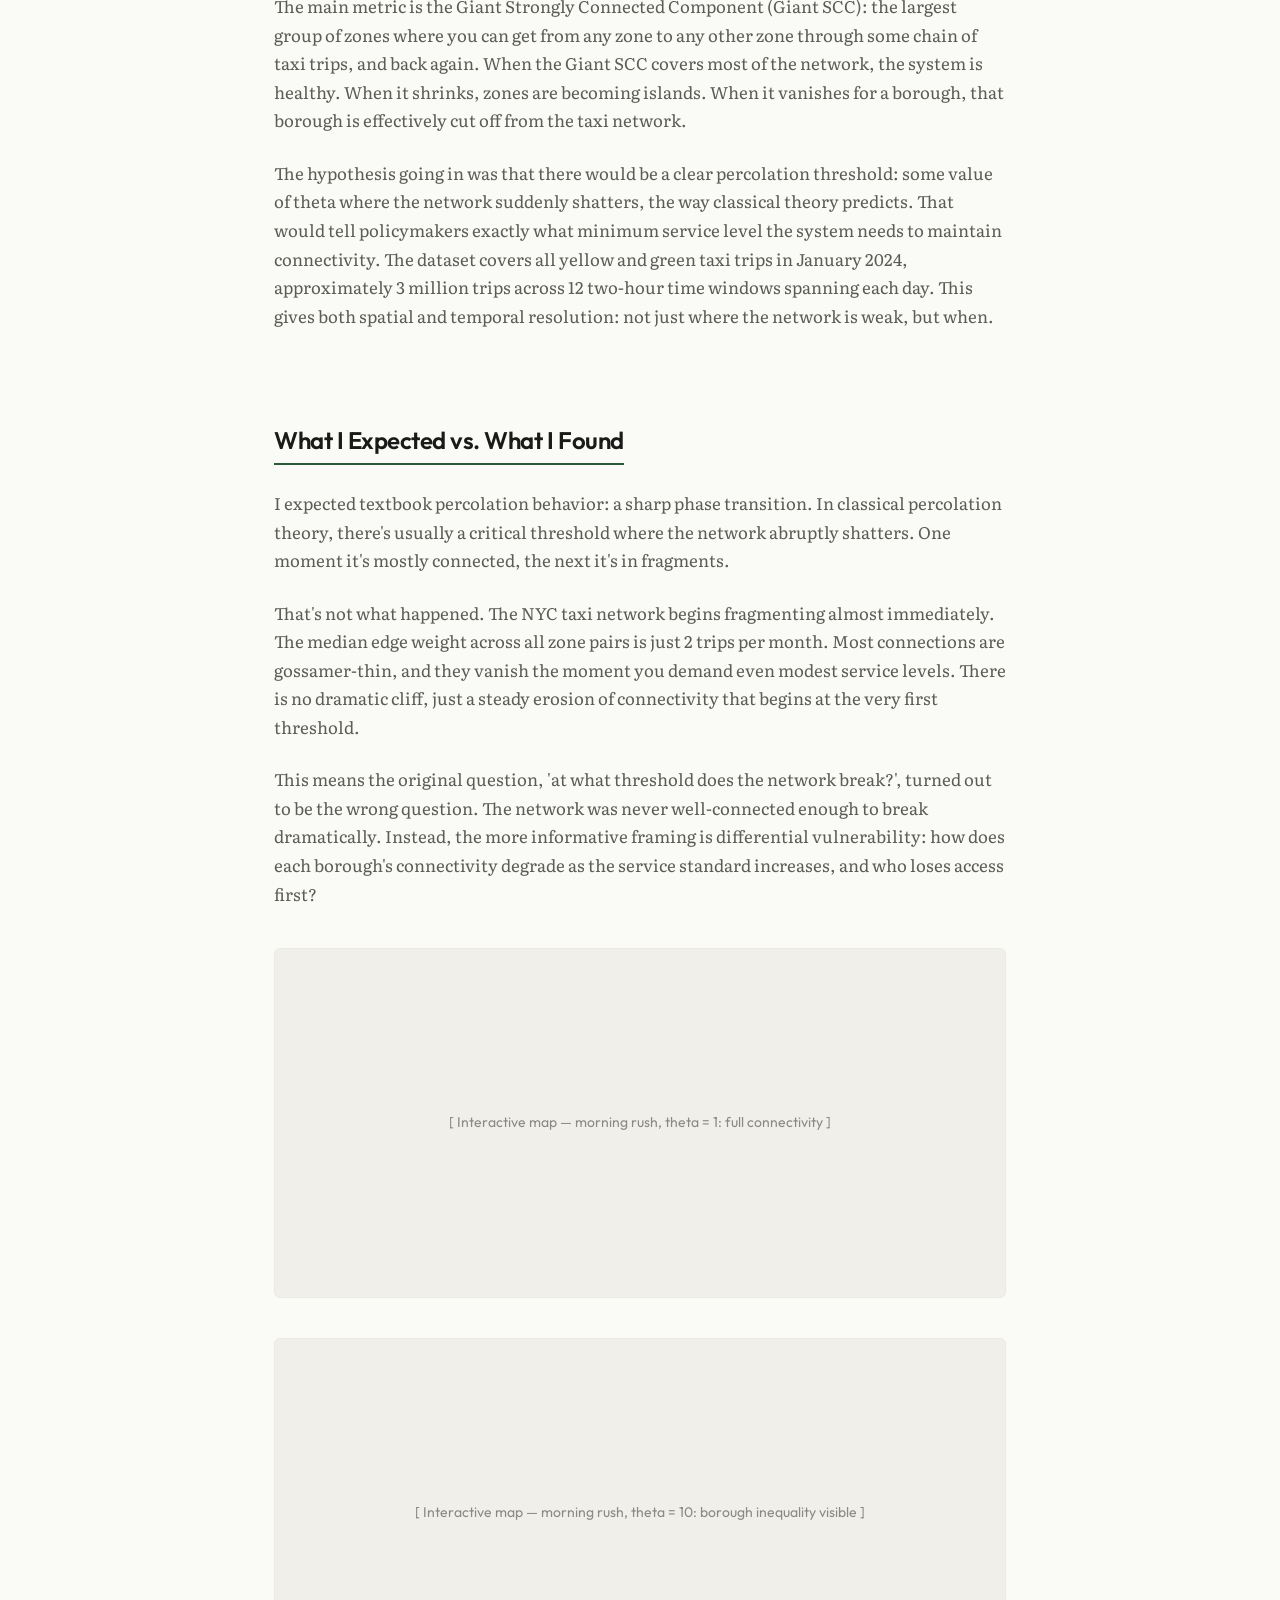
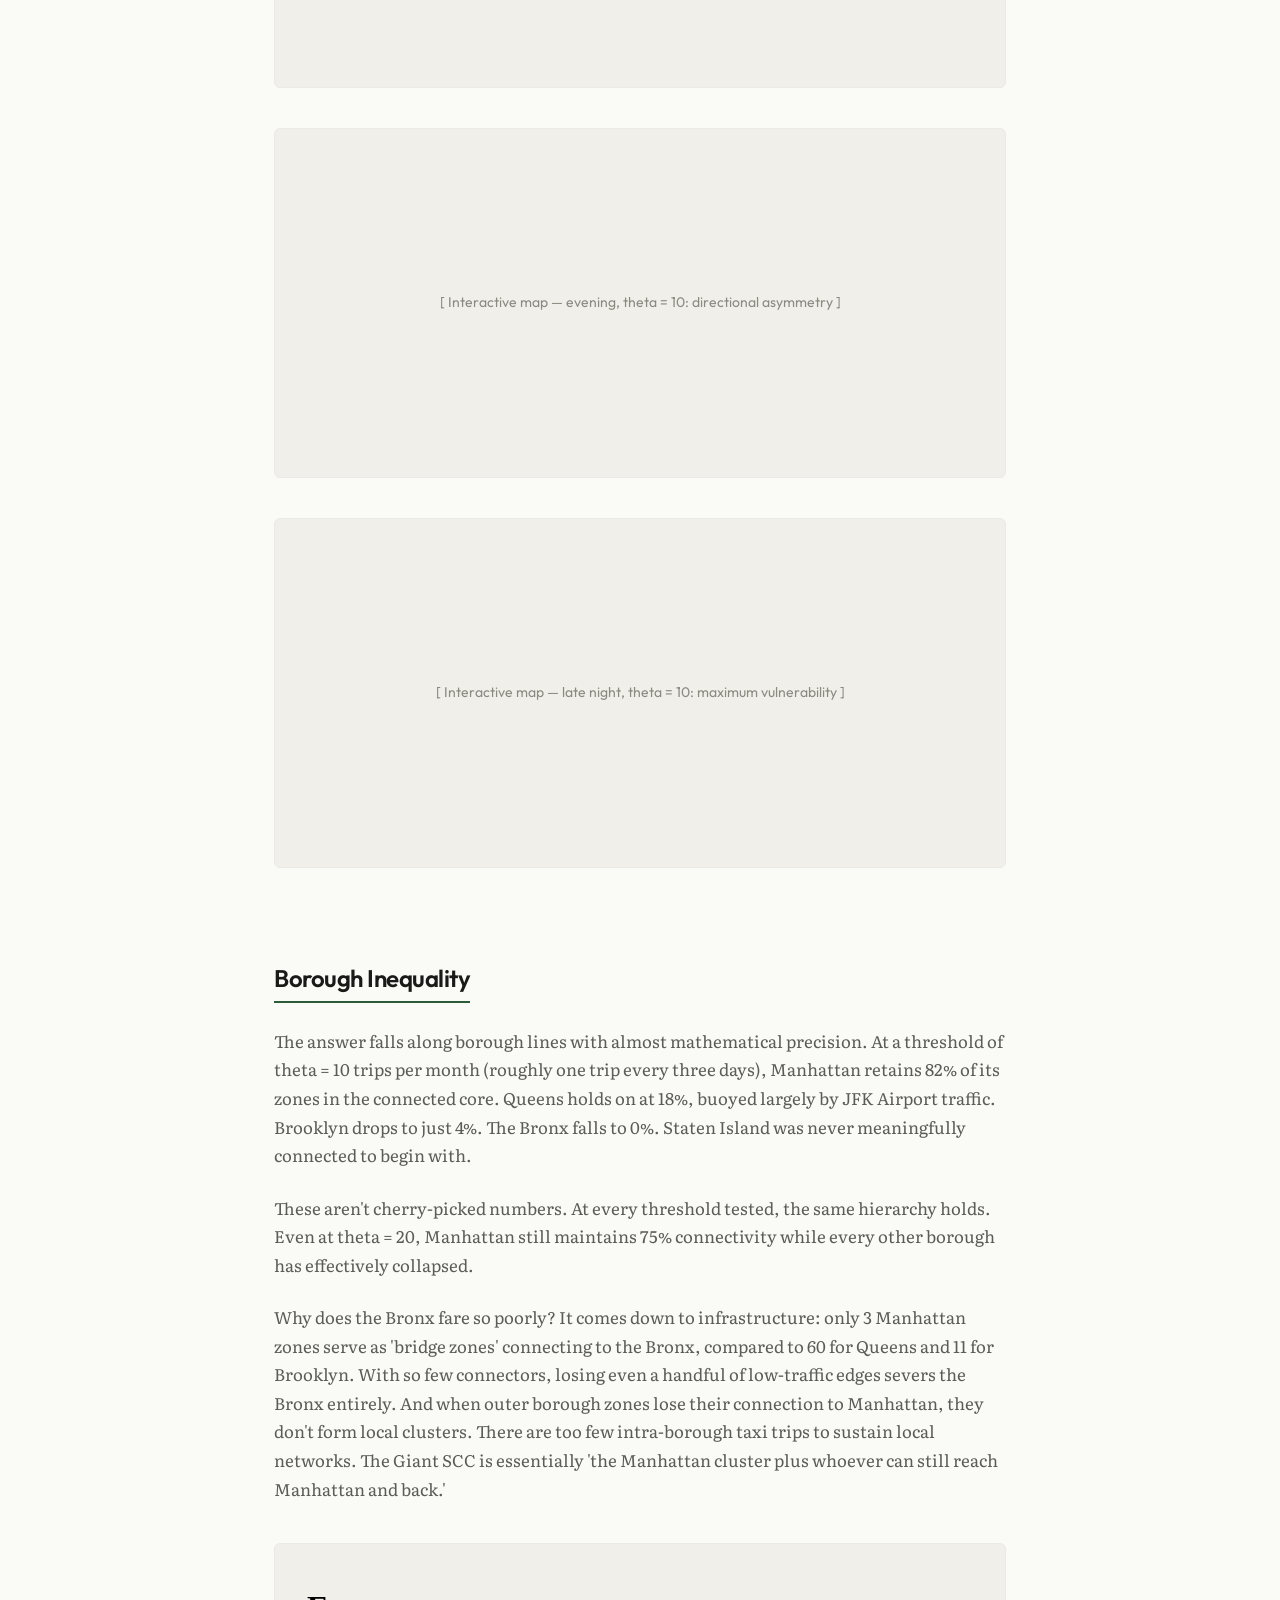
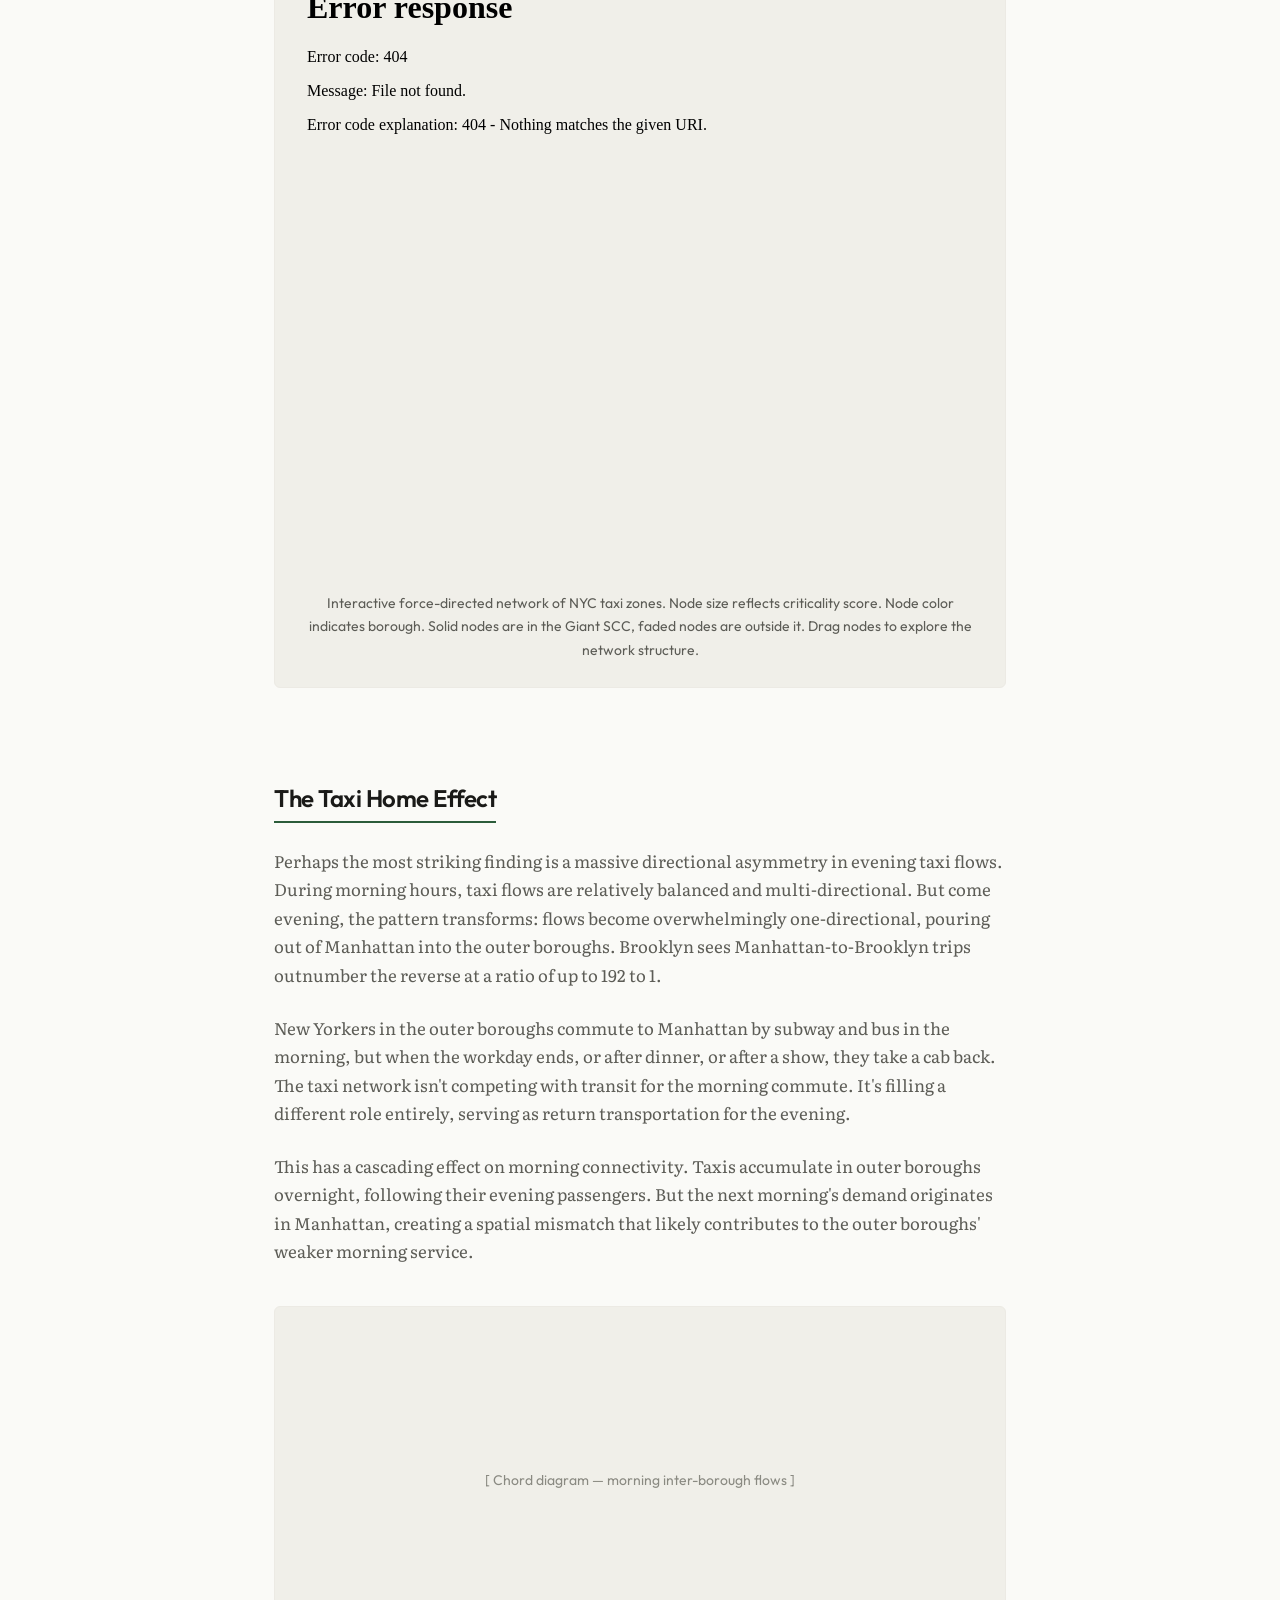
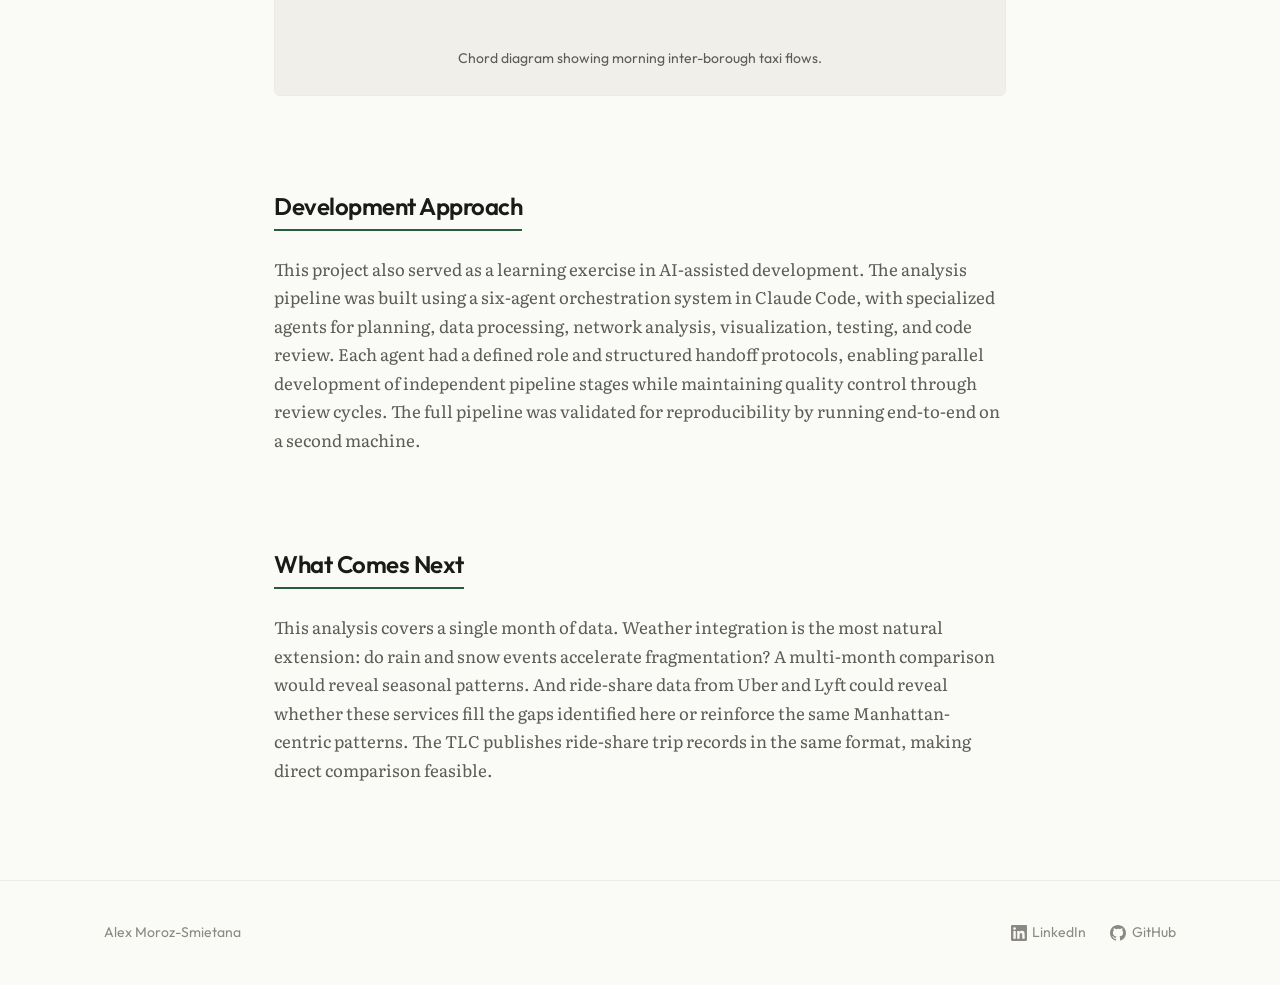
==== commit cfea87ea: "Replace findings figures with four map screenshot placeholders Co-Authored-By: Claude Opus 4.6 (1M c" ====
--- a/projects/nyc-taxi.html
+++ b/projects/nyc-taxi.html
@@ -98,15 +98,23 @@
                 <p>This means the original question, 'at what threshold does the network break?', turned out to be the wrong question. The network was never well-connected enough to break dramatically. Instead, the more informative framing is differential vulnerability: how does each borough's connectivity degrade as the service standard increases, and who loses access first?</p>
                 <div class="figure">
                     <div style="height: 300px; display: flex; align-items: center; justify-content: center; color: var(--text-tertiary); font-family: var(--font-display); font-size: var(--text-sm);">
-                        [ Borough connectivity heatmap ]
+                        [ Interactive map — morning rush, theta = 1: full connectivity ]
                     </div>
-                    <p class="figure-caption">Borough connectivity heatmap showing differential vulnerability across thresholds.</p>
                 </div>
-                <div style="margin-top: 1.5rem;">
-                    <a href="../assets/interactive/interactive_map.html" target="_blank" rel="noopener" class="interactive-map-link" style="display: inline-flex; align-items: center; gap: 0.5rem; font-family: var(--font-display); font-size: var(--text-sm); font-weight: 500; color: var(--accent); padding: 0.75rem 1.25rem; border: 1px solid var(--accent); border-radius: var(--border-radius); transition: background-color 150ms ease, color 150ms ease;">
-                        <svg width="16" height="16" viewBox="0 0 24 24" fill="none" stroke="currentColor" stroke-width="2" stroke-linecap="round" stroke-linejoin="round"><polyline points="15 3 21 3 21 9"></polyline><path d="M18 13v6a2 2 0 0 1-2 2H5a2 2 0 0 1-2-2V8a2 2 0 0 1 2-2h6"></path><line x1="10" y1="14" x2="21" y2="3"></line></svg>
-                        Open Interactive Map (loads in new tab — 281 MB, may take a moment)
-                    </a>
+                <div class="figure">
+                    <div style="height: 300px; display: flex; align-items: center; justify-content: center; color: var(--text-tertiary); font-family: var(--font-display); font-size: var(--text-sm);">
+                        [ Interactive map — morning rush, theta = 10: borough inequality visible ]
+                    </div>
+                </div>
+                <div class="figure">
+                    <div style="height: 300px; display: flex; align-items: center; justify-content: center; color: var(--text-tertiary); font-family: var(--font-display); font-size: var(--text-sm);">
+                        [ Interactive map — evening, theta = 10: directional asymmetry ]
+                    </div>
+                </div>
+                <div class="figure">
+                    <div style="height: 300px; display: flex; align-items: center; justify-content: center; color: var(--text-tertiary); font-family: var(--font-display); font-size: var(--text-sm);">
+                        [ Interactive map — late night, theta = 10: maximum vulnerability ]
+                    </div>
                 </div>
             </section>
 
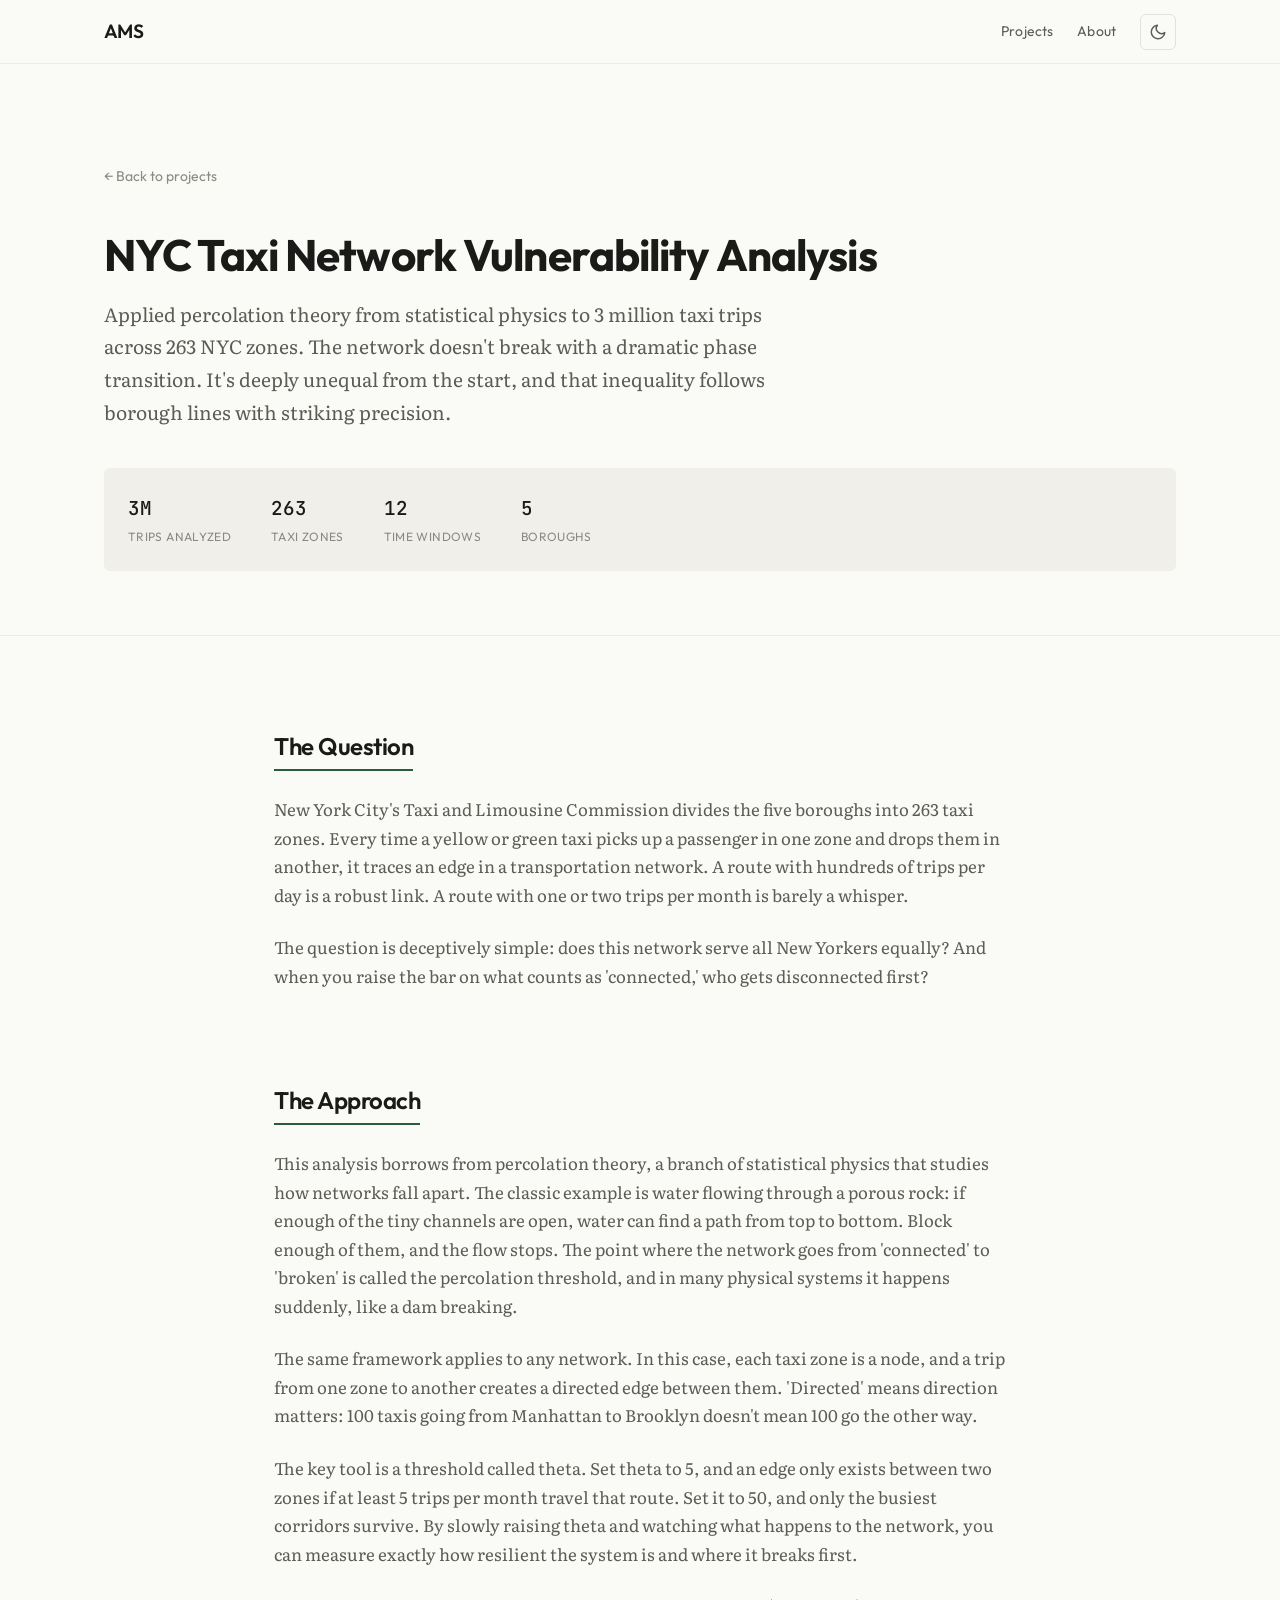
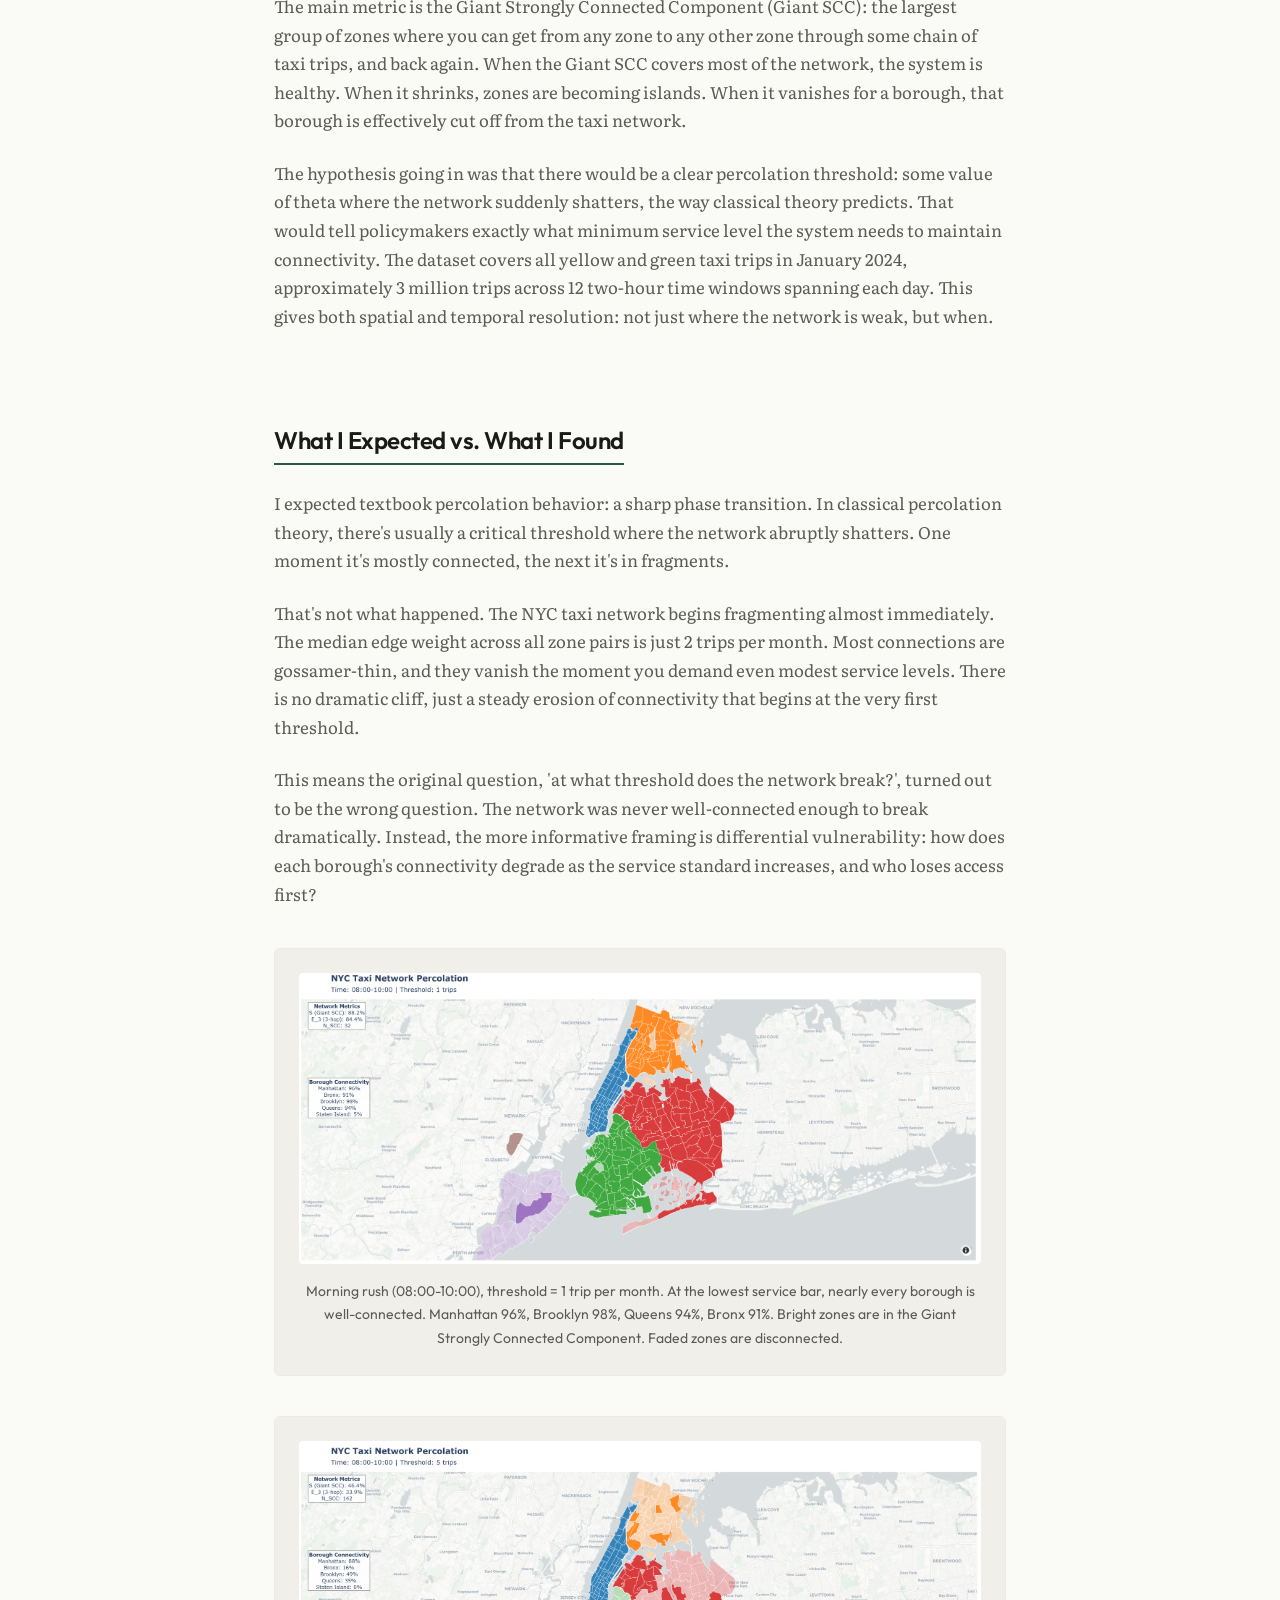
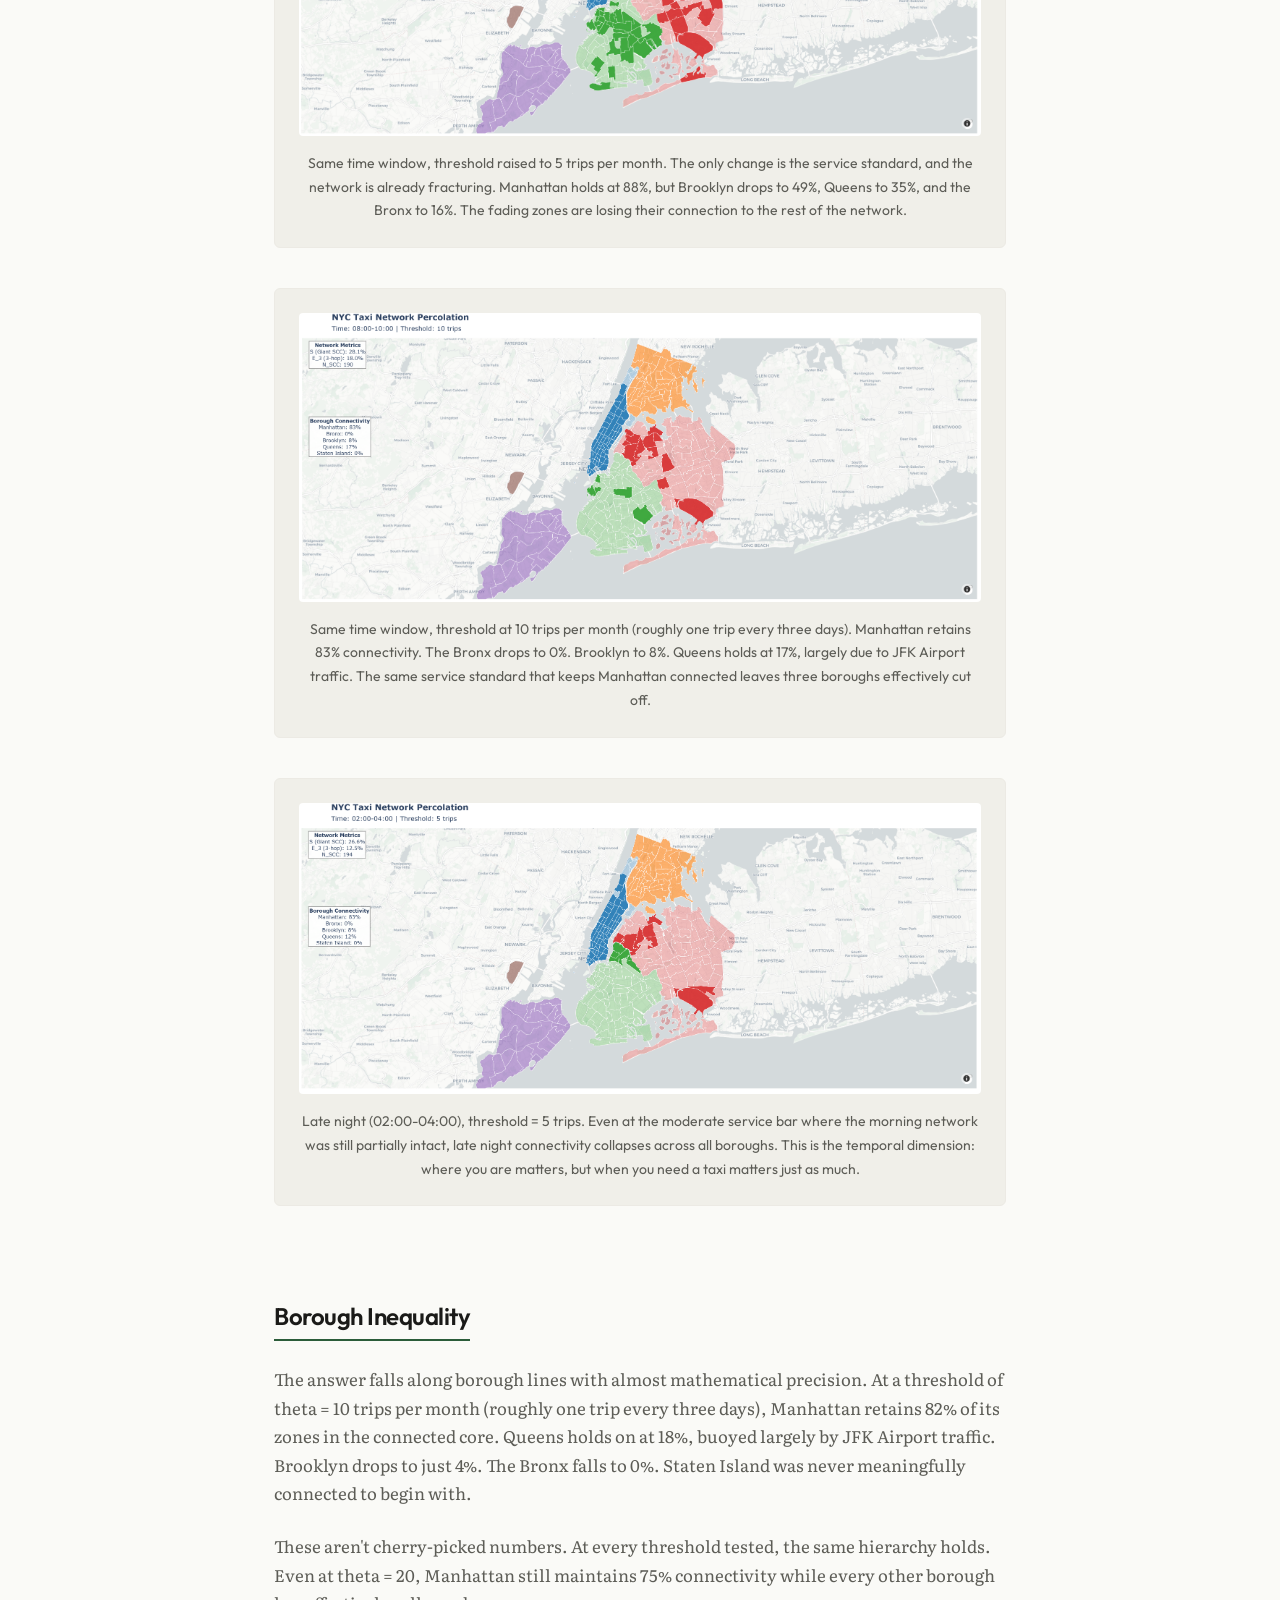
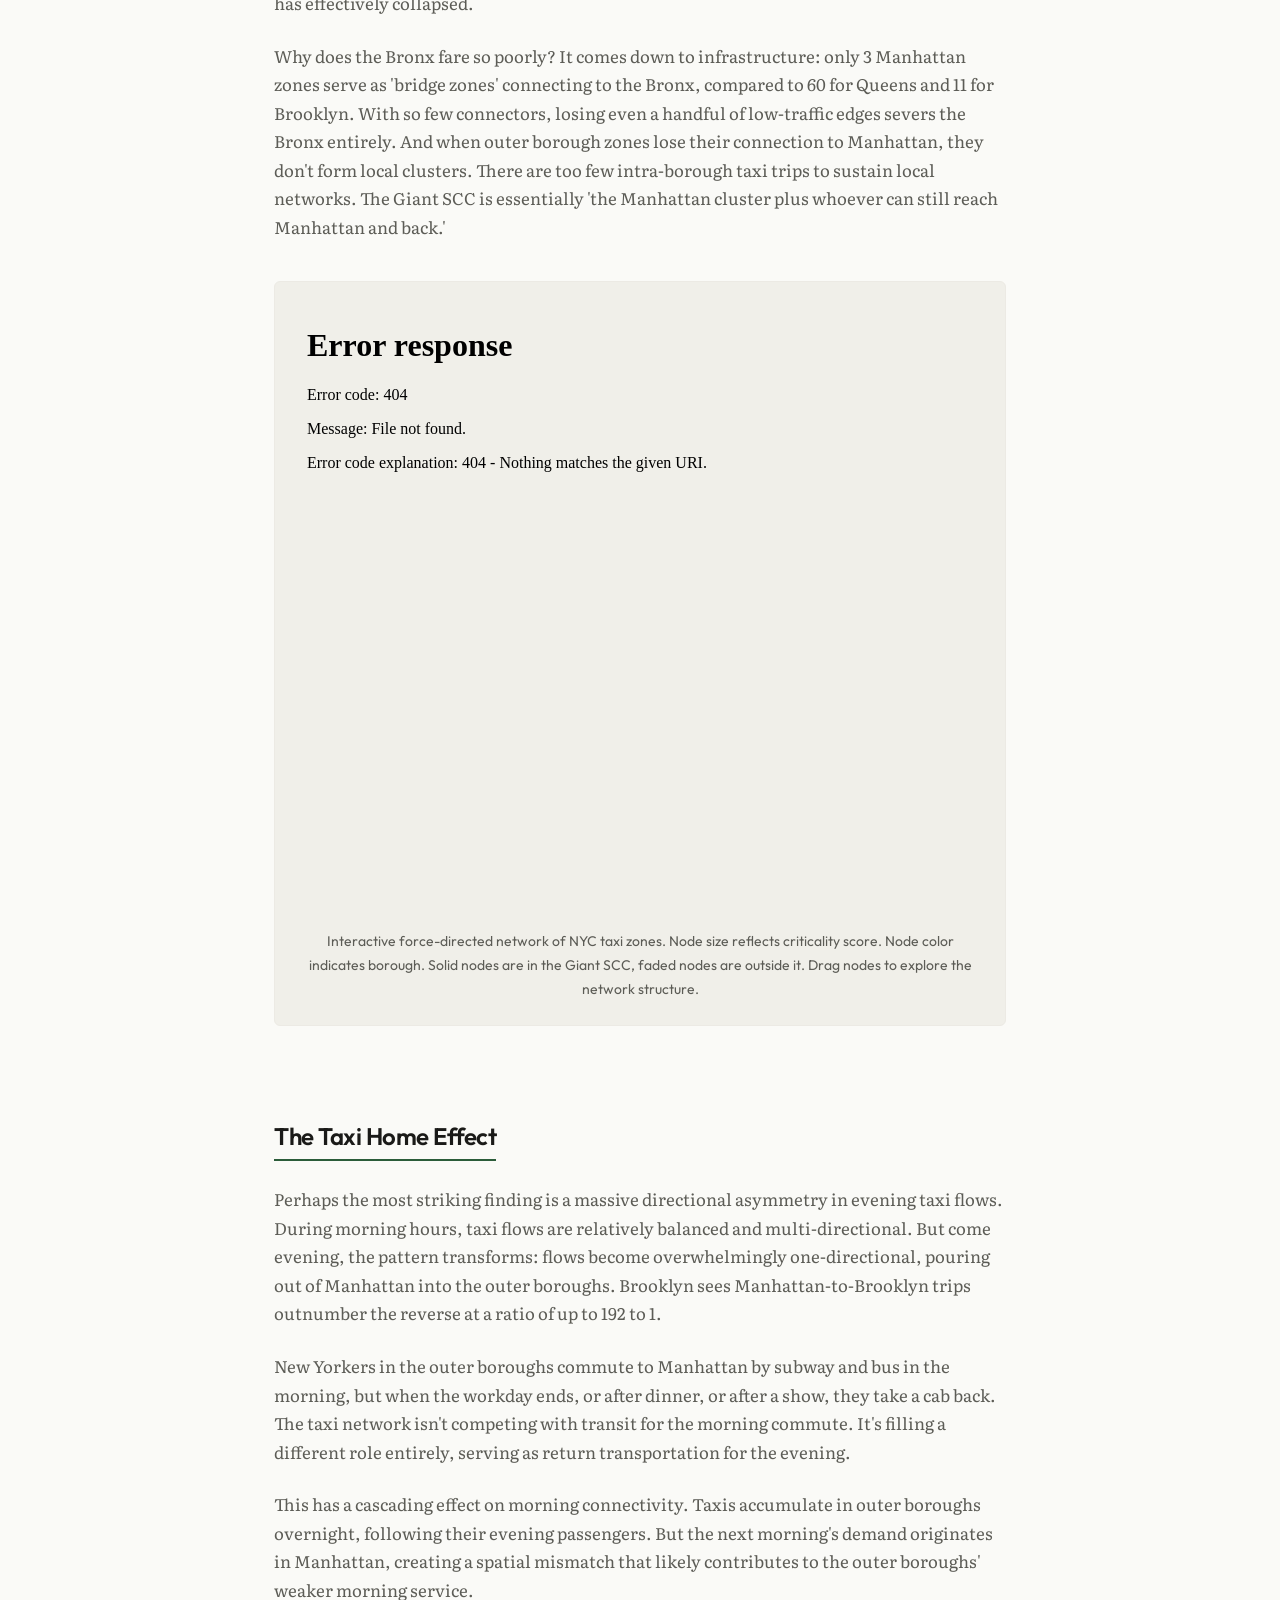
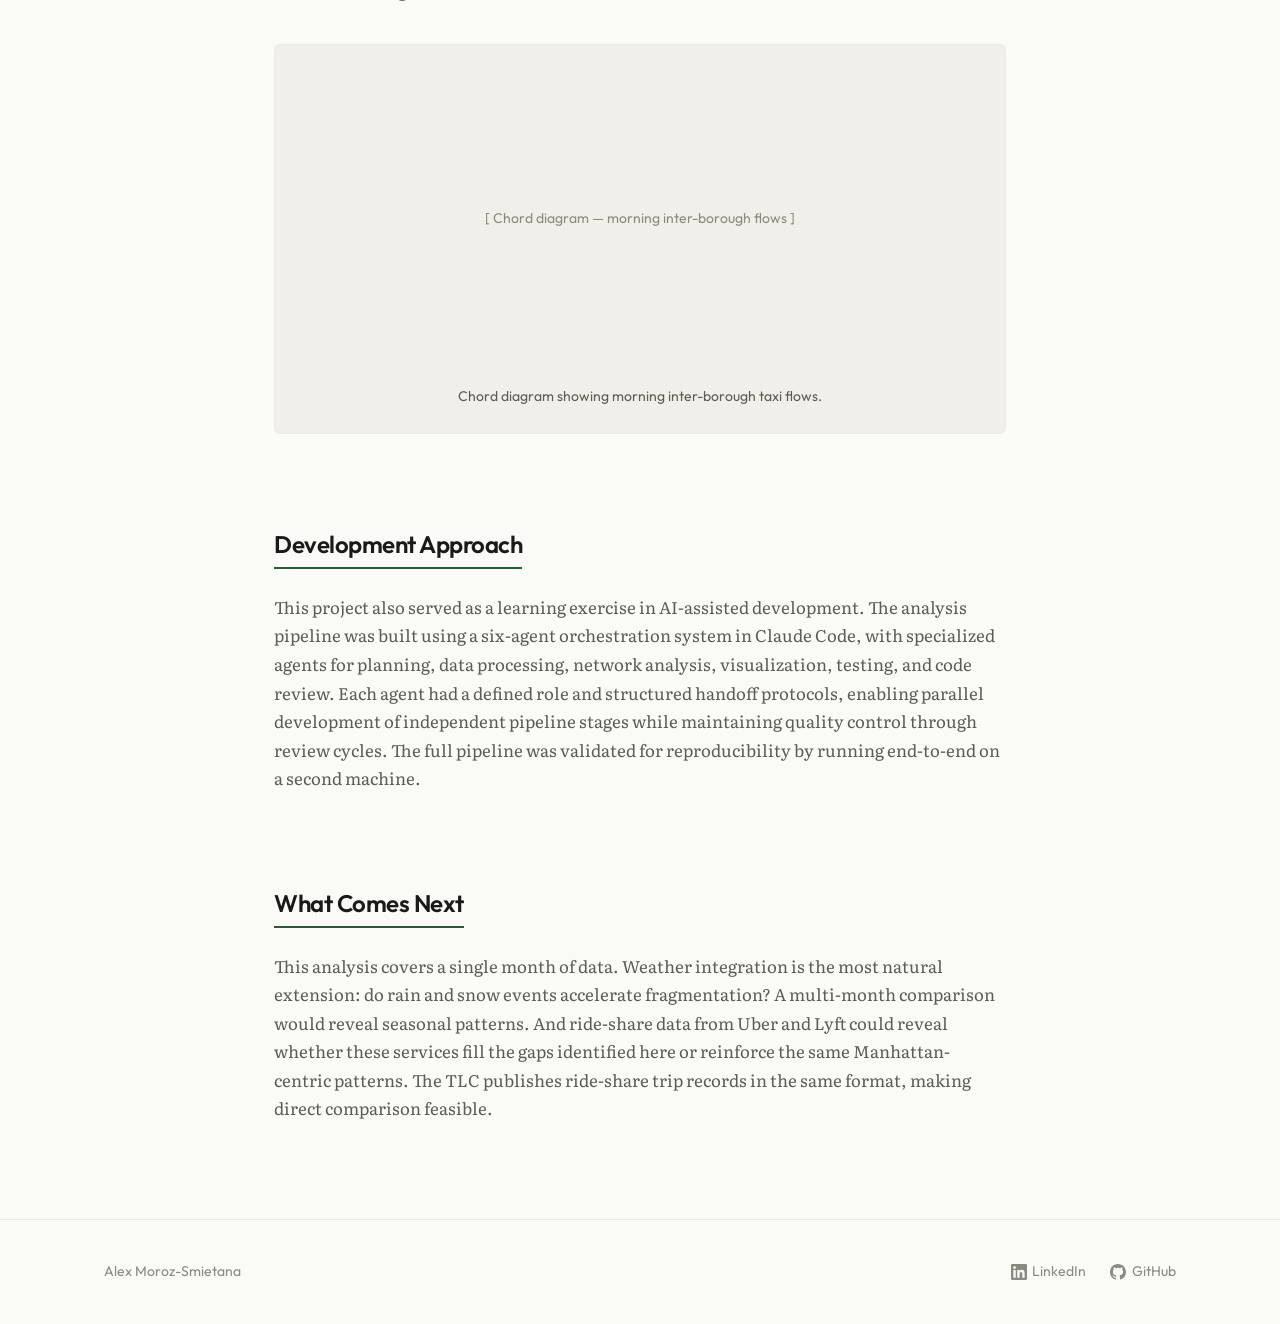
==== commit a575aa7f: "Add taxi zone map images to findings section Four maps showing progressive network fragmentation acr" ====
--- a/projects/nyc-taxi.html
+++ b/projects/nyc-taxi.html
@@ -97,24 +97,20 @@
                 <p>That's not what happened. The NYC taxi network begins fragmenting almost immediately. The median edge weight across all zone pairs is just 2 trips per month. Most connections are gossamer-thin, and they vanish the moment you demand even modest service levels. There is no dramatic cliff, just a steady erosion of connectivity that begins at the very first threshold.</p>
                 <p>This means the original question, 'at what threshold does the network break?', turned out to be the wrong question. The network was never well-connected enough to break dramatically. Instead, the more informative framing is differential vulnerability: how does each borough's connectivity degrade as the service standard increases, and who loses access first?</p>
                 <div class="figure">
-                    <div style="height: 300px; display: flex; align-items: center; justify-content: center; color: var(--text-tertiary); font-family: var(--font-display); font-size: var(--text-sm);">
-                        [ Interactive map — morning rush, theta = 1: full connectivity ]
-                    </div>
+                    <img src="../assets/images/taxi_map_morning_theta1.png" alt="NYC taxi zone map during morning rush with threshold of 1 trip showing near-full connectivity">
+                    <p class="figure-caption">Morning rush (08:00-10:00), threshold = 1 trip per month. At the lowest service bar, nearly every borough is well-connected. Manhattan 96%, Brooklyn 98%, Queens 94%, Bronx 91%. Bright zones are in the Giant Strongly Connected Component. Faded zones are disconnected.</p>
                 </div>
                 <div class="figure">
-                    <div style="height: 300px; display: flex; align-items: center; justify-content: center; color: var(--text-tertiary); font-family: var(--font-display); font-size: var(--text-sm);">
-                        [ Interactive map — morning rush, theta = 10: borough inequality visible ]
-                    </div>
+                    <img src="../assets/images/taxi_map_morning_theta5.png" alt="NYC taxi zone map during morning rush with threshold of 5 trips showing outer borough fragmentation beginning">
+                    <p class="figure-caption">Same time window, threshold raised to 5 trips per month. The only change is the service standard, and the network is already fracturing. Manhattan holds at 88%, but Brooklyn drops to 49%, Queens to 35%, and the Bronx to 16%. The fading zones are losing their connection to the rest of the network.</p>
                 </div>
                 <div class="figure">
-                    <div style="height: 300px; display: flex; align-items: center; justify-content: center; color: var(--text-tertiary); font-family: var(--font-display); font-size: var(--text-sm);">
-                        [ Interactive map — evening, theta = 10: directional asymmetry ]
-                    </div>
+                    <img src="../assets/images/taxi_map_morning_theta10.png" alt="NYC taxi zone map during morning rush with threshold of 10 trips showing severe outer borough disconnection">
+                    <p class="figure-caption">Same time window, threshold at 10 trips per month (roughly one trip every three days). Manhattan retains 83% connectivity. The Bronx drops to 0%. Brooklyn to 8%. Queens holds at 17%, largely due to JFK Airport traffic. The same service standard that keeps Manhattan connected leaves three boroughs effectively cut off.</p>
                 </div>
                 <div class="figure">
-                    <div style="height: 300px; display: flex; align-items: center; justify-content: center; color: var(--text-tertiary); font-family: var(--font-display); font-size: var(--text-sm);">
-                        [ Interactive map — late night, theta = 10: maximum vulnerability ]
-                    </div>
+                    <img src="../assets/images/taxi_map_latenight_theta5.png" alt="NYC taxi zone map during late night hours with threshold of 5 trips showing widespread vulnerability">
+                    <p class="figure-caption">Late night (02:00-04:00), threshold = 5 trips. Even at the moderate service bar where the morning network was still partially intact, late night connectivity collapses across all boroughs. This is the temporal dimension: where you are matters, but when you need a taxi matters just as much.</p>
                 </div>
             </section>
 
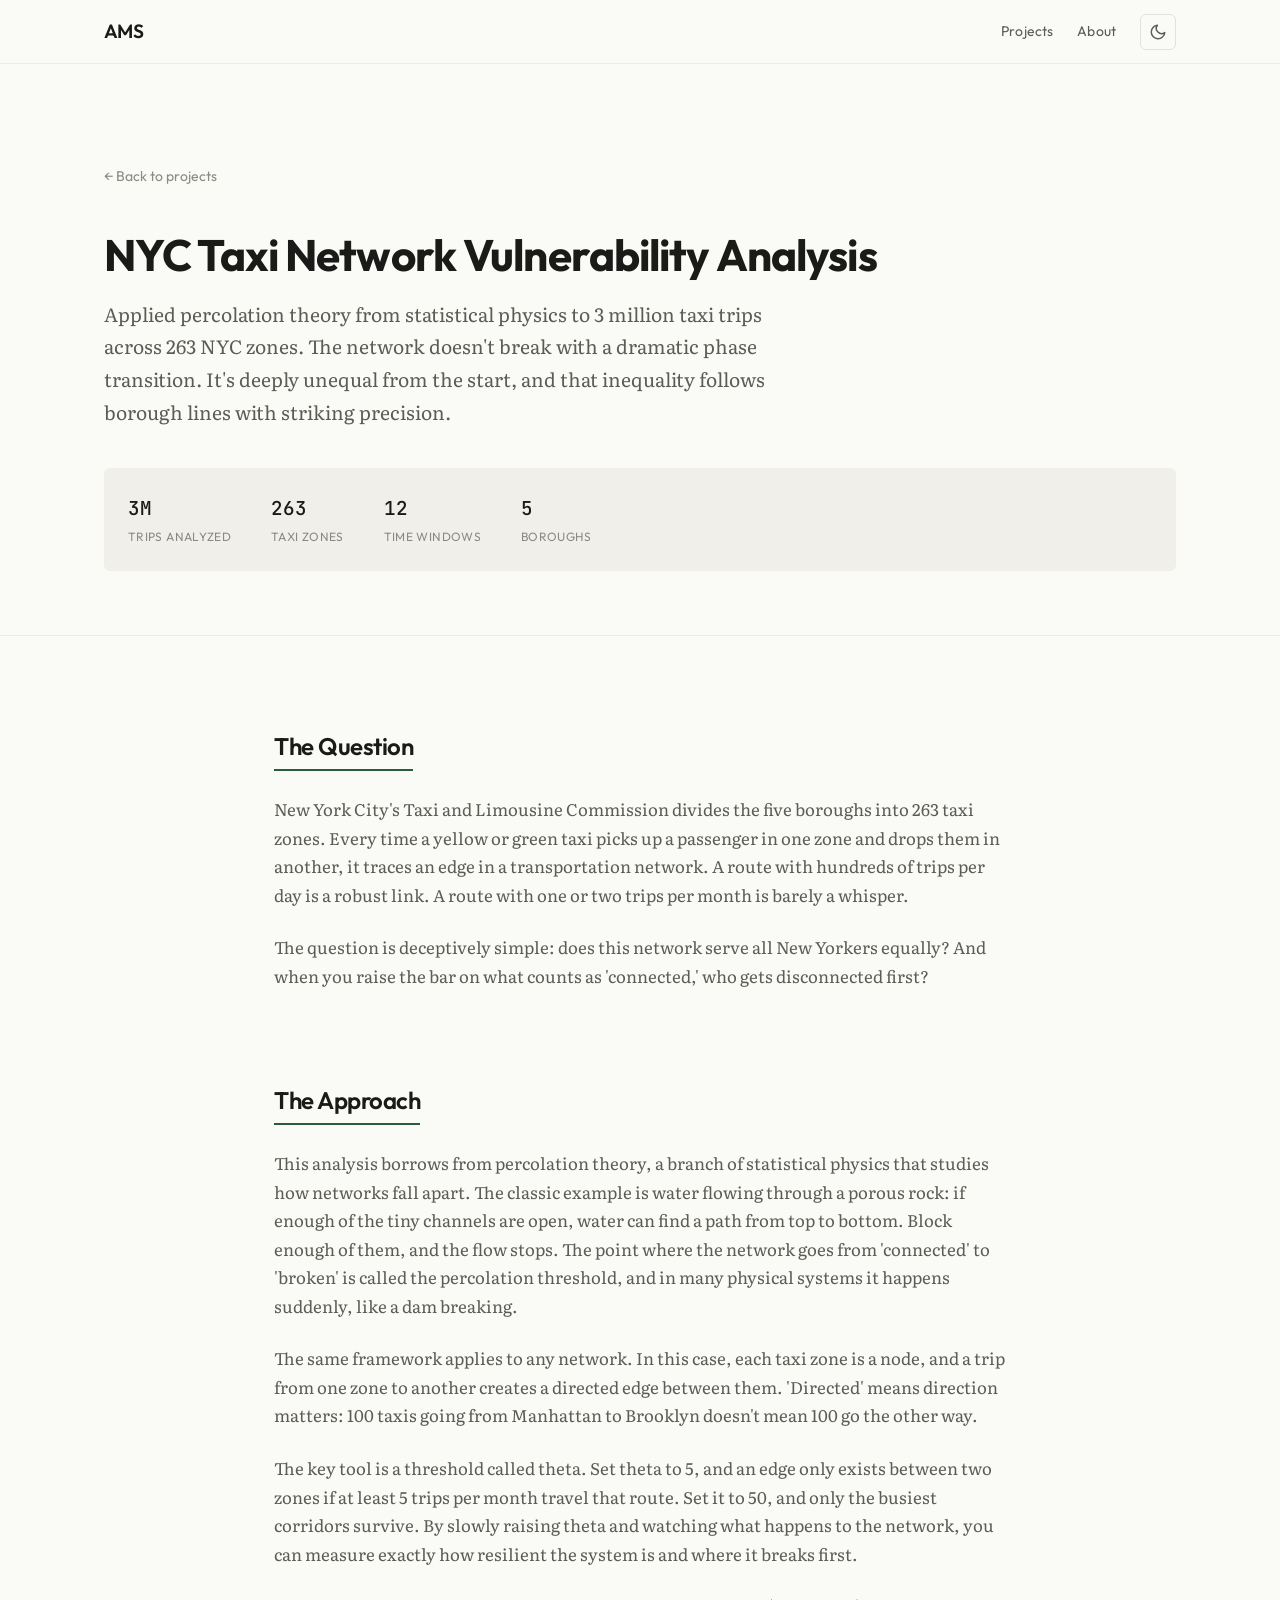
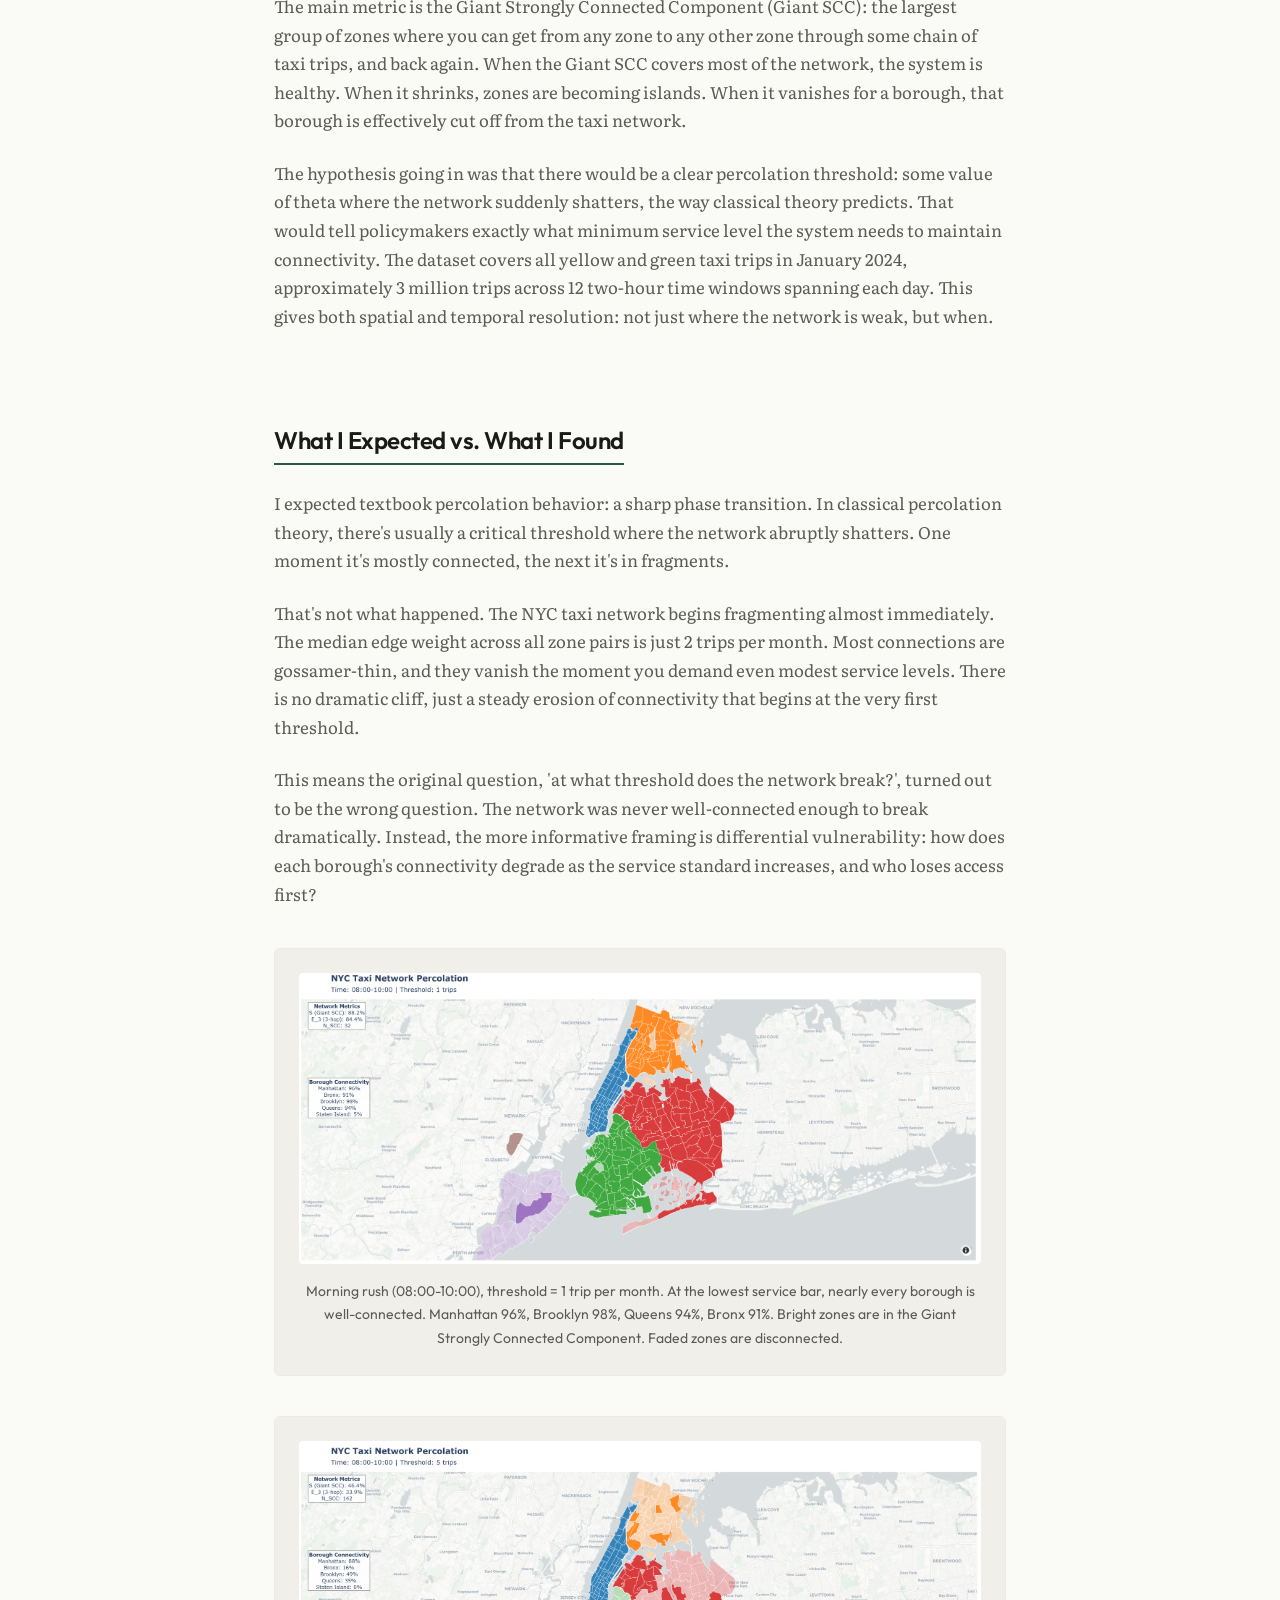
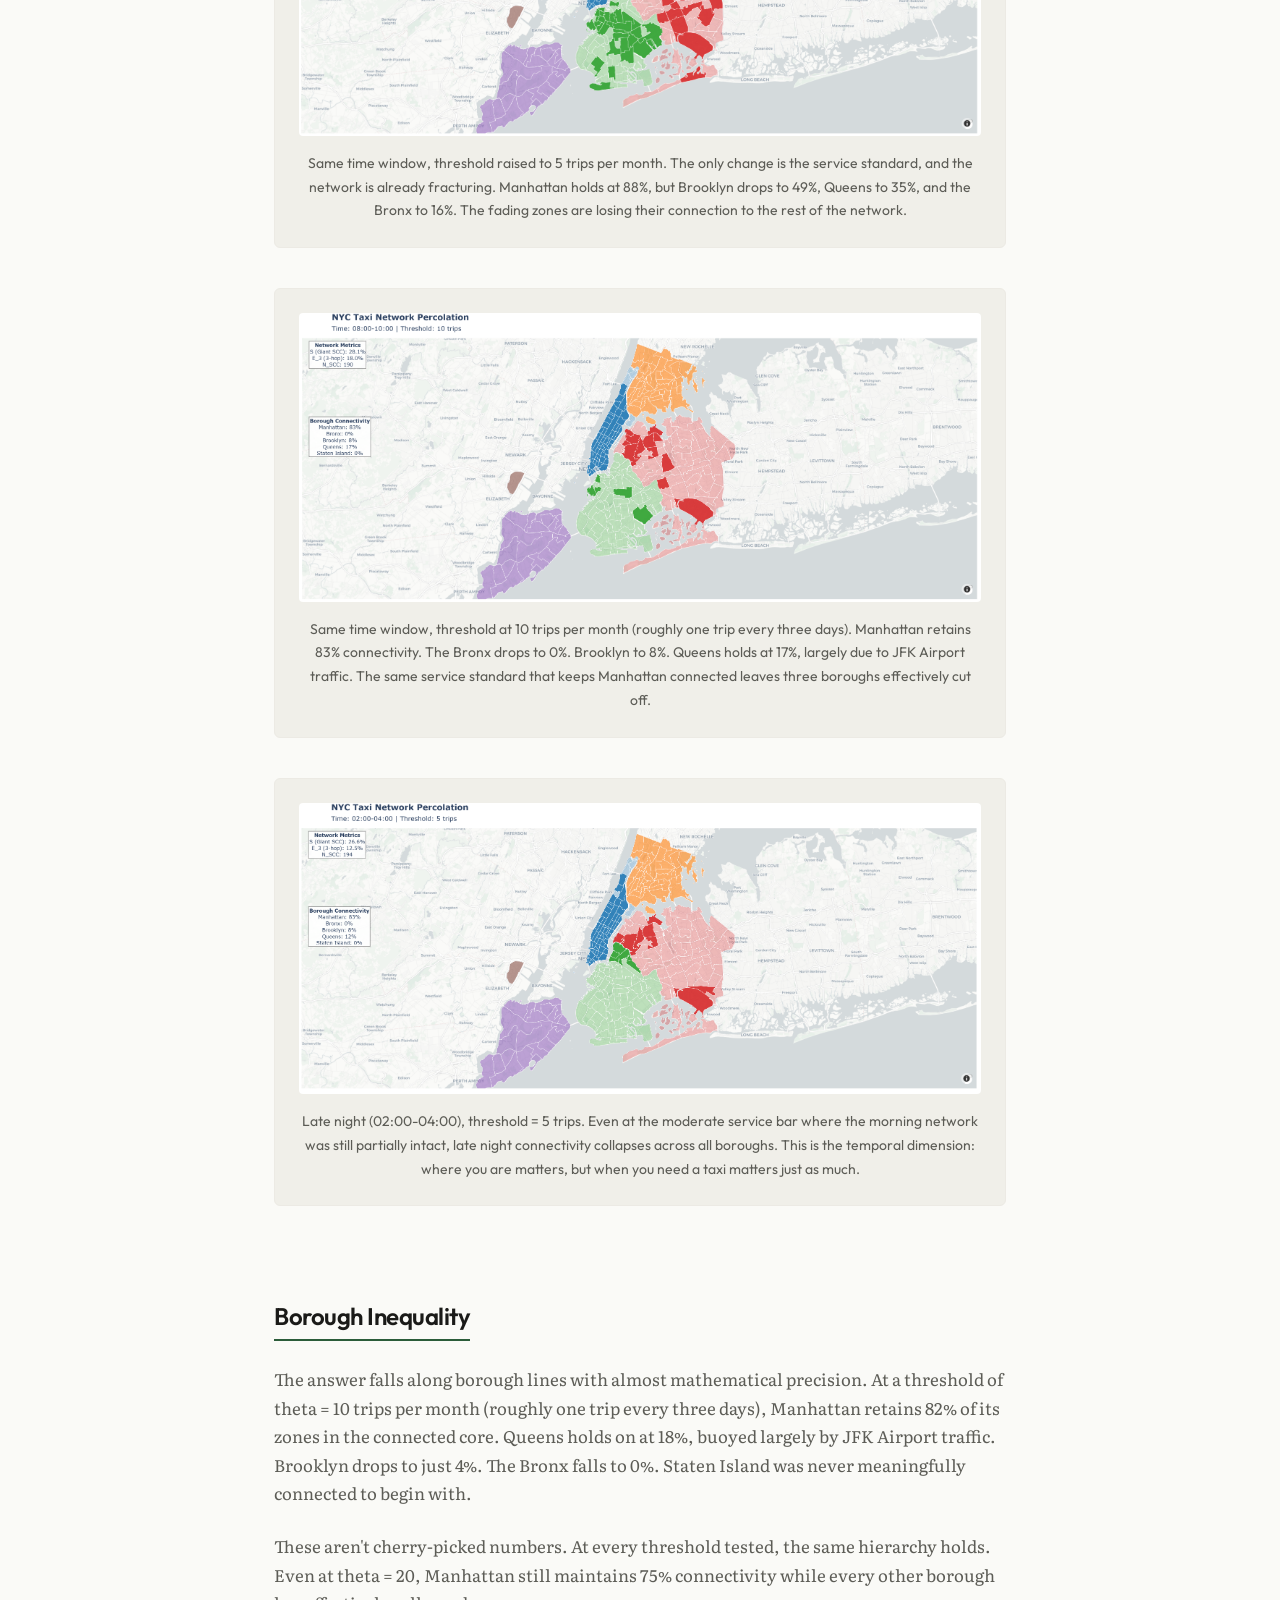
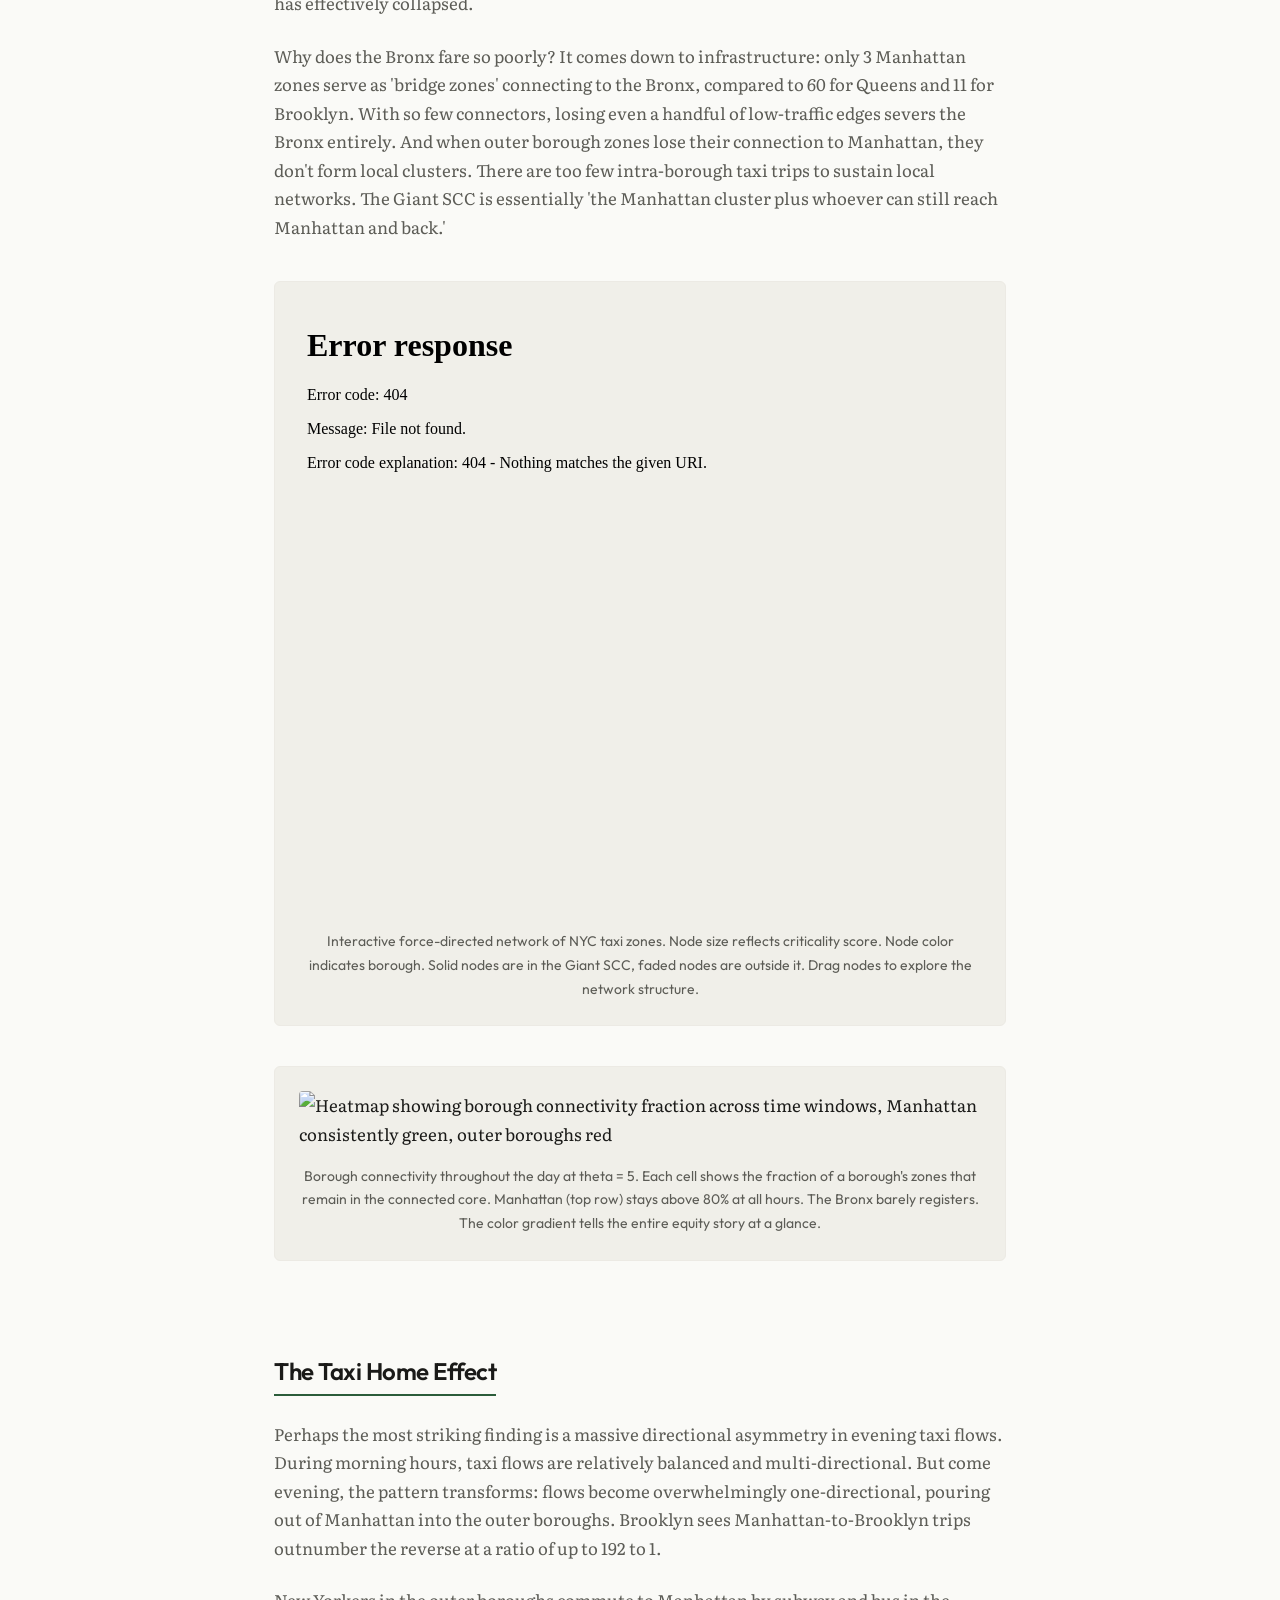
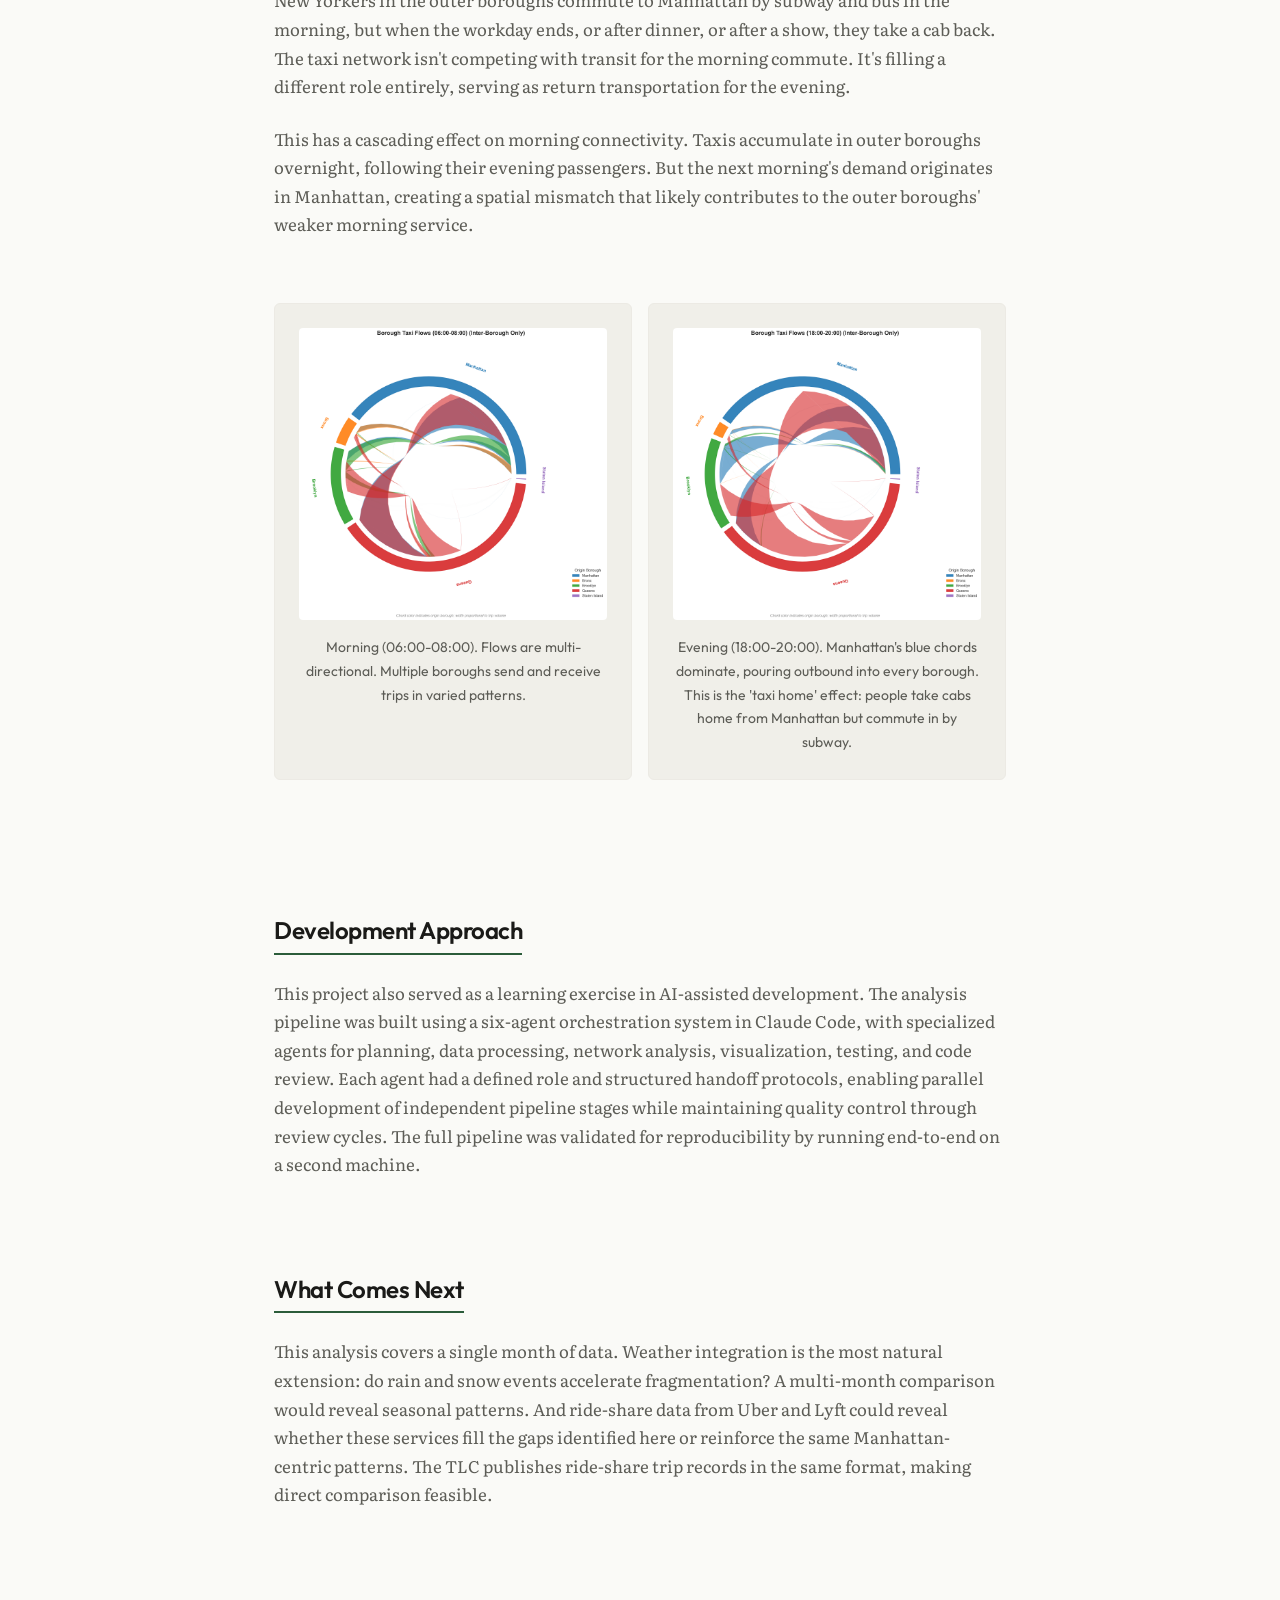
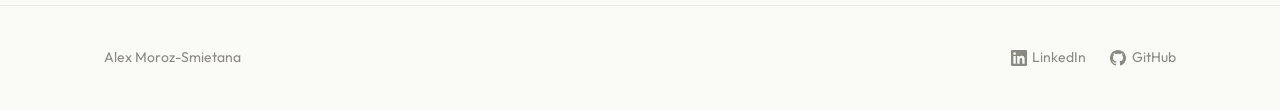
==== commit 303134e3: "Add borough connectivity heatmap, chord diagram pair to taxi project Side-by-side morning/evening ch" ====
--- a/projects/nyc-taxi.html
+++ b/projects/nyc-taxi.html
@@ -124,6 +124,10 @@
                     <iframe src="../assets/interactive/force_directed_network.html" style="width: 100%; height: 600px; border: none; border-radius: 4px;"></iframe>
                     <p class="figure-caption">Interactive force-directed network of NYC taxi zones. Node size reflects criticality score. Node color indicates borough. Solid nodes are in the Giant SCC, faded nodes are outside it. Drag nodes to explore the network structure.</p>
                 </div>
+                <div class="figure">
+                    <img src="../assets/images/taxi_borough_connectivity.png" alt="Heatmap showing borough connectivity fraction across time windows, Manhattan consistently green, outer boroughs red">
+                    <p class="figure-caption">Borough connectivity throughout the day at theta = 5. Each cell shows the fraction of a borough's zones that remain in the connected core. Manhattan (top row) stays above 80% at all hours. The Bronx barely registers. The color gradient tells the entire equity story at a glance.</p>
+                </div>
             </section>
 
             <!-- Section: The Taxi Home Effect -->
@@ -132,11 +136,15 @@
                 <p>Perhaps the most striking finding is a massive directional asymmetry in evening taxi flows. During morning hours, taxi flows are relatively balanced and multi-directional. But come evening, the pattern transforms: flows become overwhelmingly one-directional, pouring out of Manhattan into the outer boroughs. Brooklyn sees Manhattan-to-Brooklyn trips outnumber the reverse at a ratio of up to 192 to 1.</p>
                 <p>New Yorkers in the outer boroughs commute to Manhattan by subway and bus in the morning, but when the workday ends, or after dinner, or after a show, they take a cab back. The taxi network isn't competing with transit for the morning commute. It's filling a different role entirely, serving as return transportation for the evening.</p>
                 <p>This has a cascading effect on morning connectivity. Taxis accumulate in outer boroughs overnight, following their evening passengers. But the next morning's demand originates in Manhattan, creating a spatial mismatch that likely contributes to the outer boroughs' weaker morning service.</p>
-                <div class="figure">
-                    <div style="height: 300px; display: flex; align-items: center; justify-content: center; color: var(--text-tertiary); font-family: var(--font-display); font-size: var(--text-sm);">
-                        [ Chord diagram — morning inter-borough flows ]
+                <div class="chord-pair" style="display: grid; grid-template-columns: 1fr 1fr; gap: 1rem;">
+                    <div class="figure">
+                        <img src="../assets/images/chord_diagram_morning.png" alt="Chord diagram showing morning inter-borough taxi flows with balanced multi-directional patterns">
+                        <p class="figure-caption">Morning (06:00-08:00). Flows are multi-directional. Multiple boroughs send and receive trips in varied patterns.</p>
                     </div>
-                    <p class="figure-caption">Chord diagram showing morning inter-borough taxi flows.</p>
+                    <div class="figure">
+                        <img src="../assets/images/chord_diagram_evening.png" alt="Chord diagram showing evening inter-borough taxi flows dominated by Manhattan outbound">
+                        <p class="figure-caption">Evening (18:00-20:00). Manhattan's blue chords dominate, pouring outbound into every borough. This is the 'taxi home' effect: people take cabs home from Manhattan but commute in by subway.</p>
+                    </div>
                 </div>
             </section>
 
--- a/css/style.css
+++ b/css/style.css
@@ -671,6 +671,10 @@
         --text-2xl: 1.5rem;
     }
 
+    .chord-pair {
+        grid-template-columns: 1fr !important;
+    }
+
     .hero-credentials {
         gap: var(--space-lg);
     }
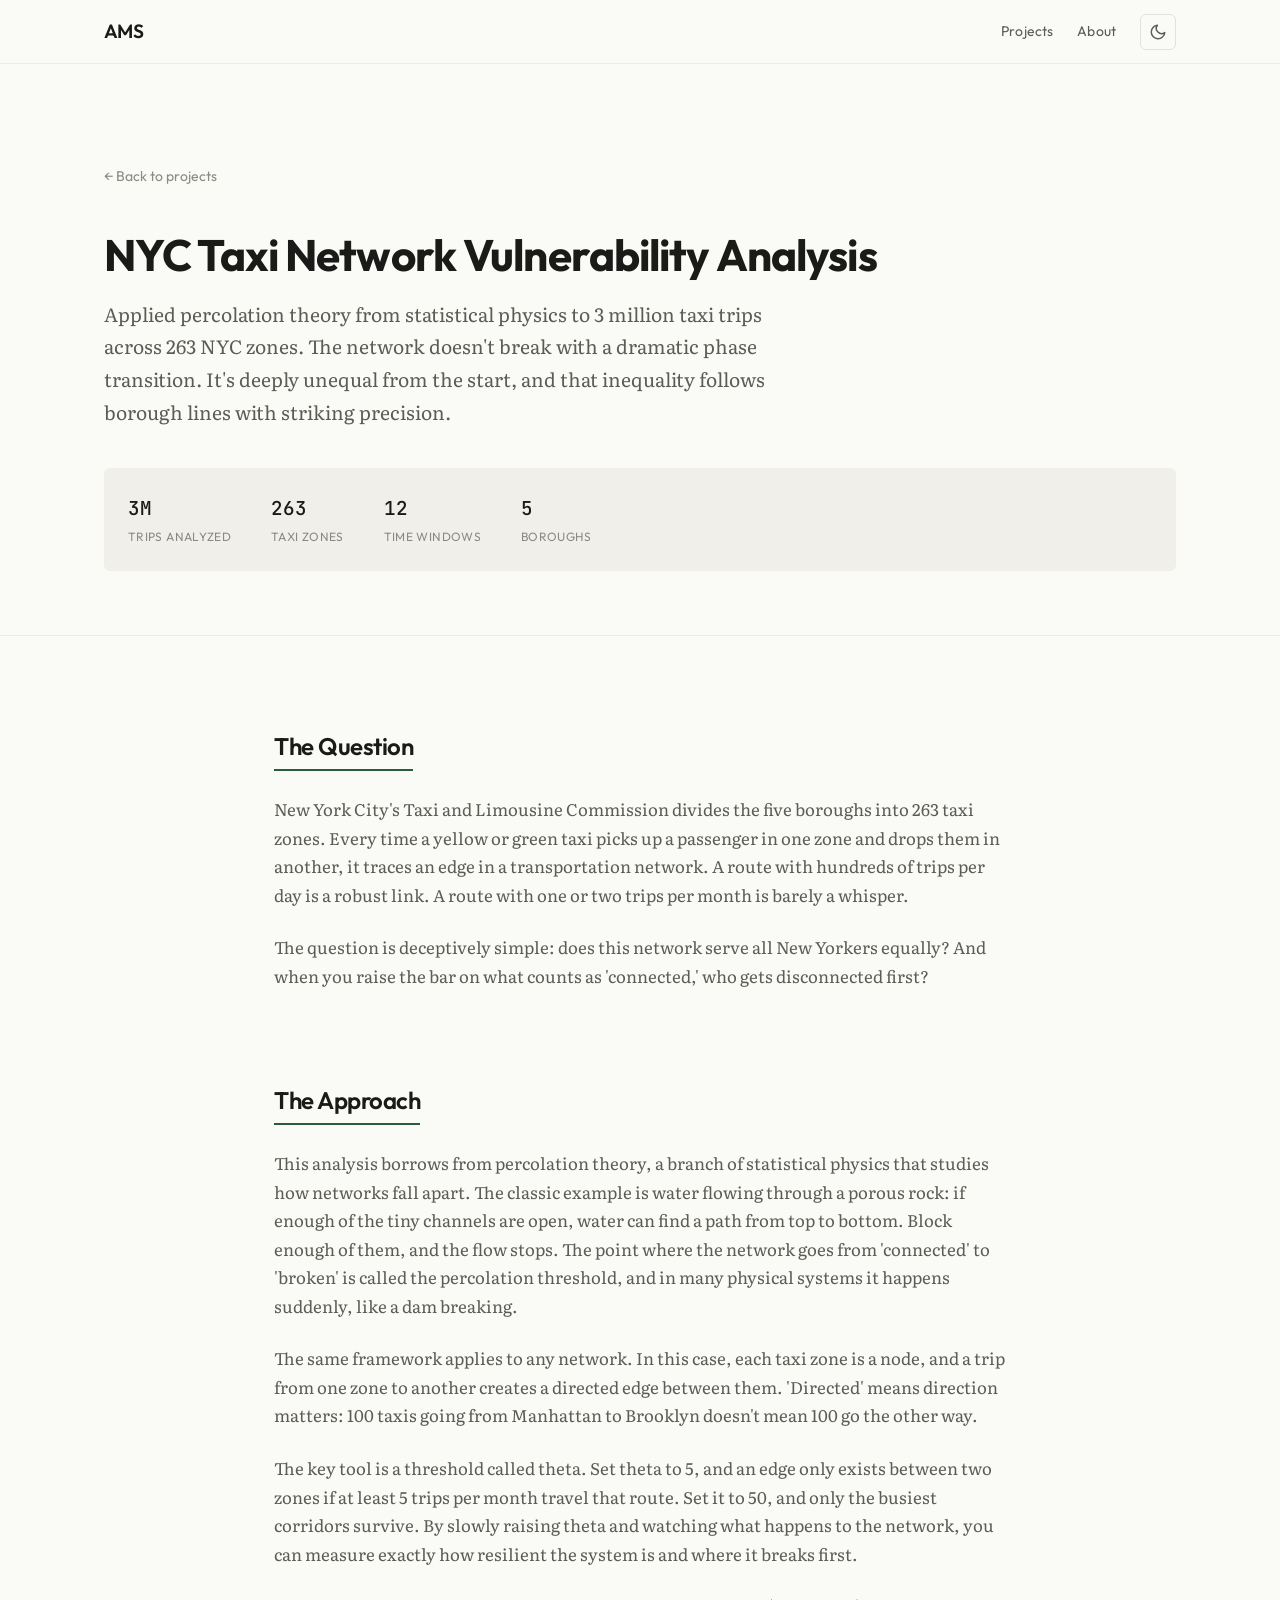
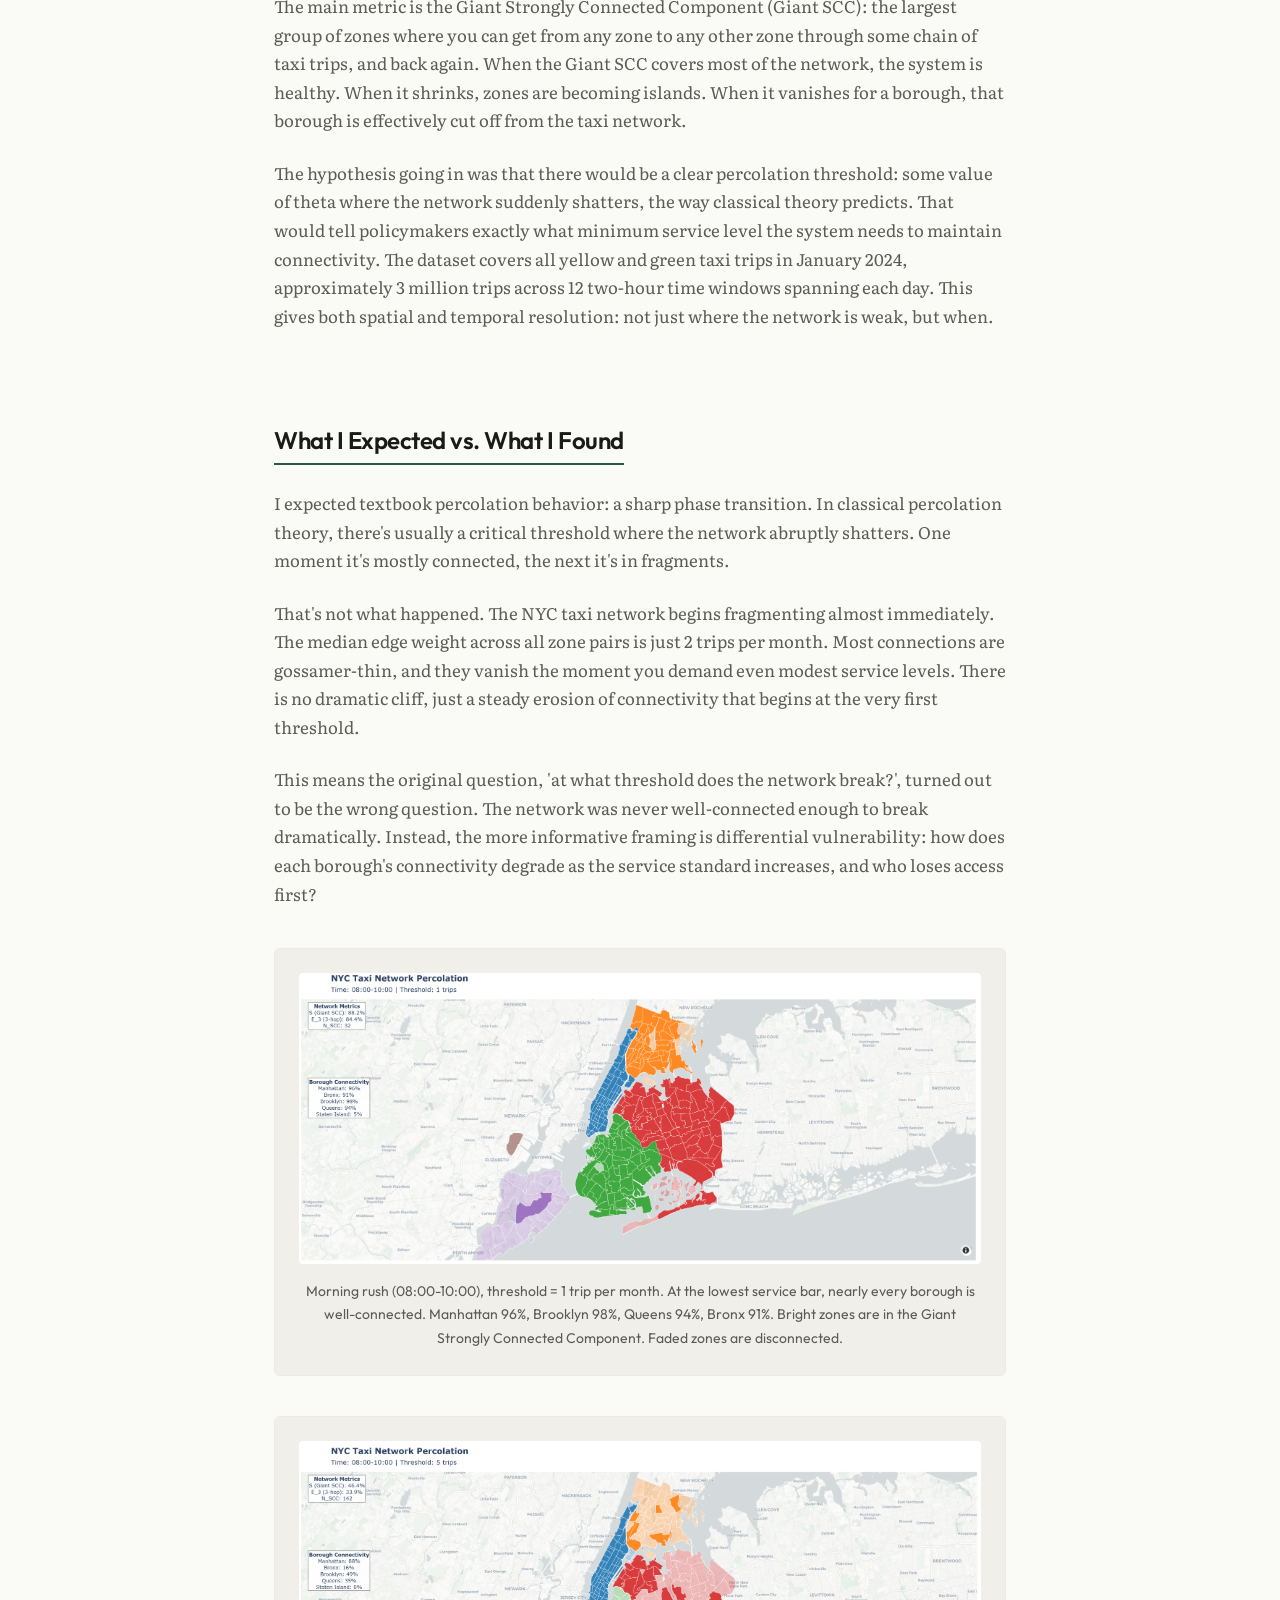
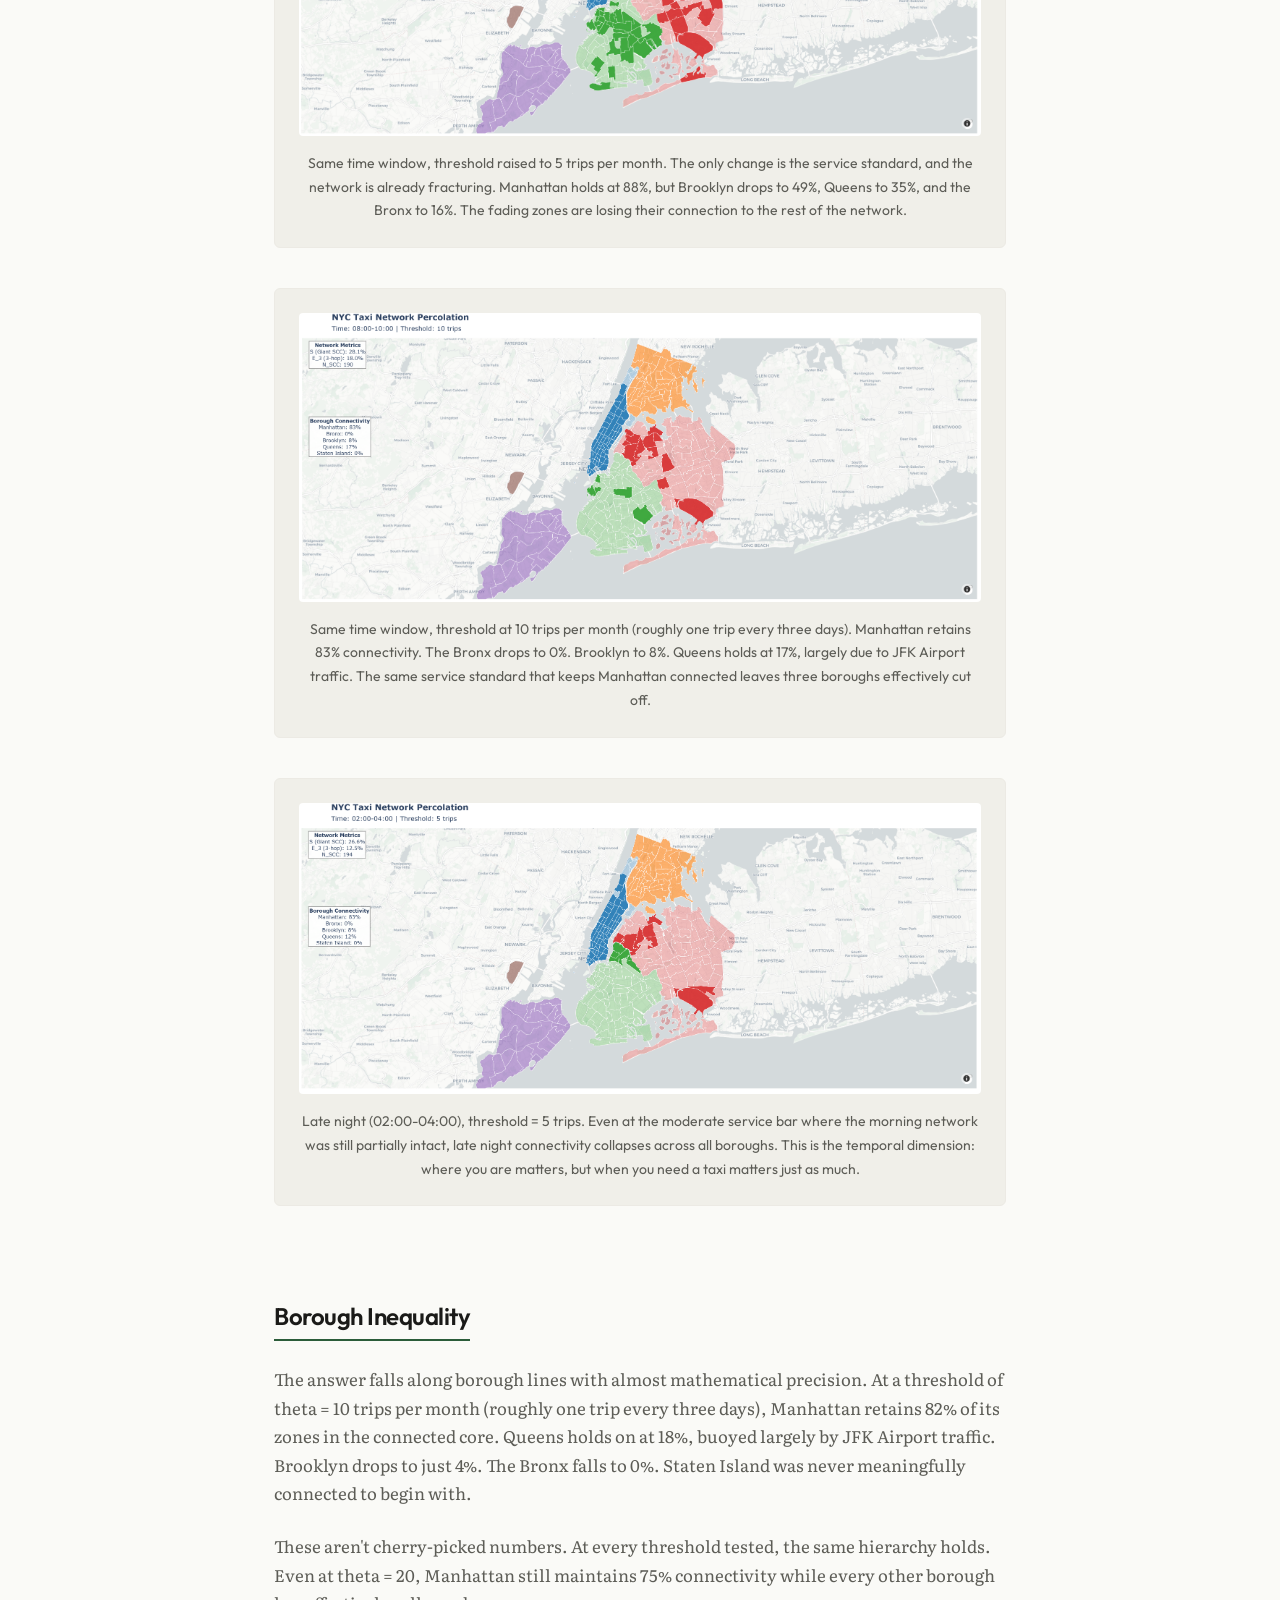
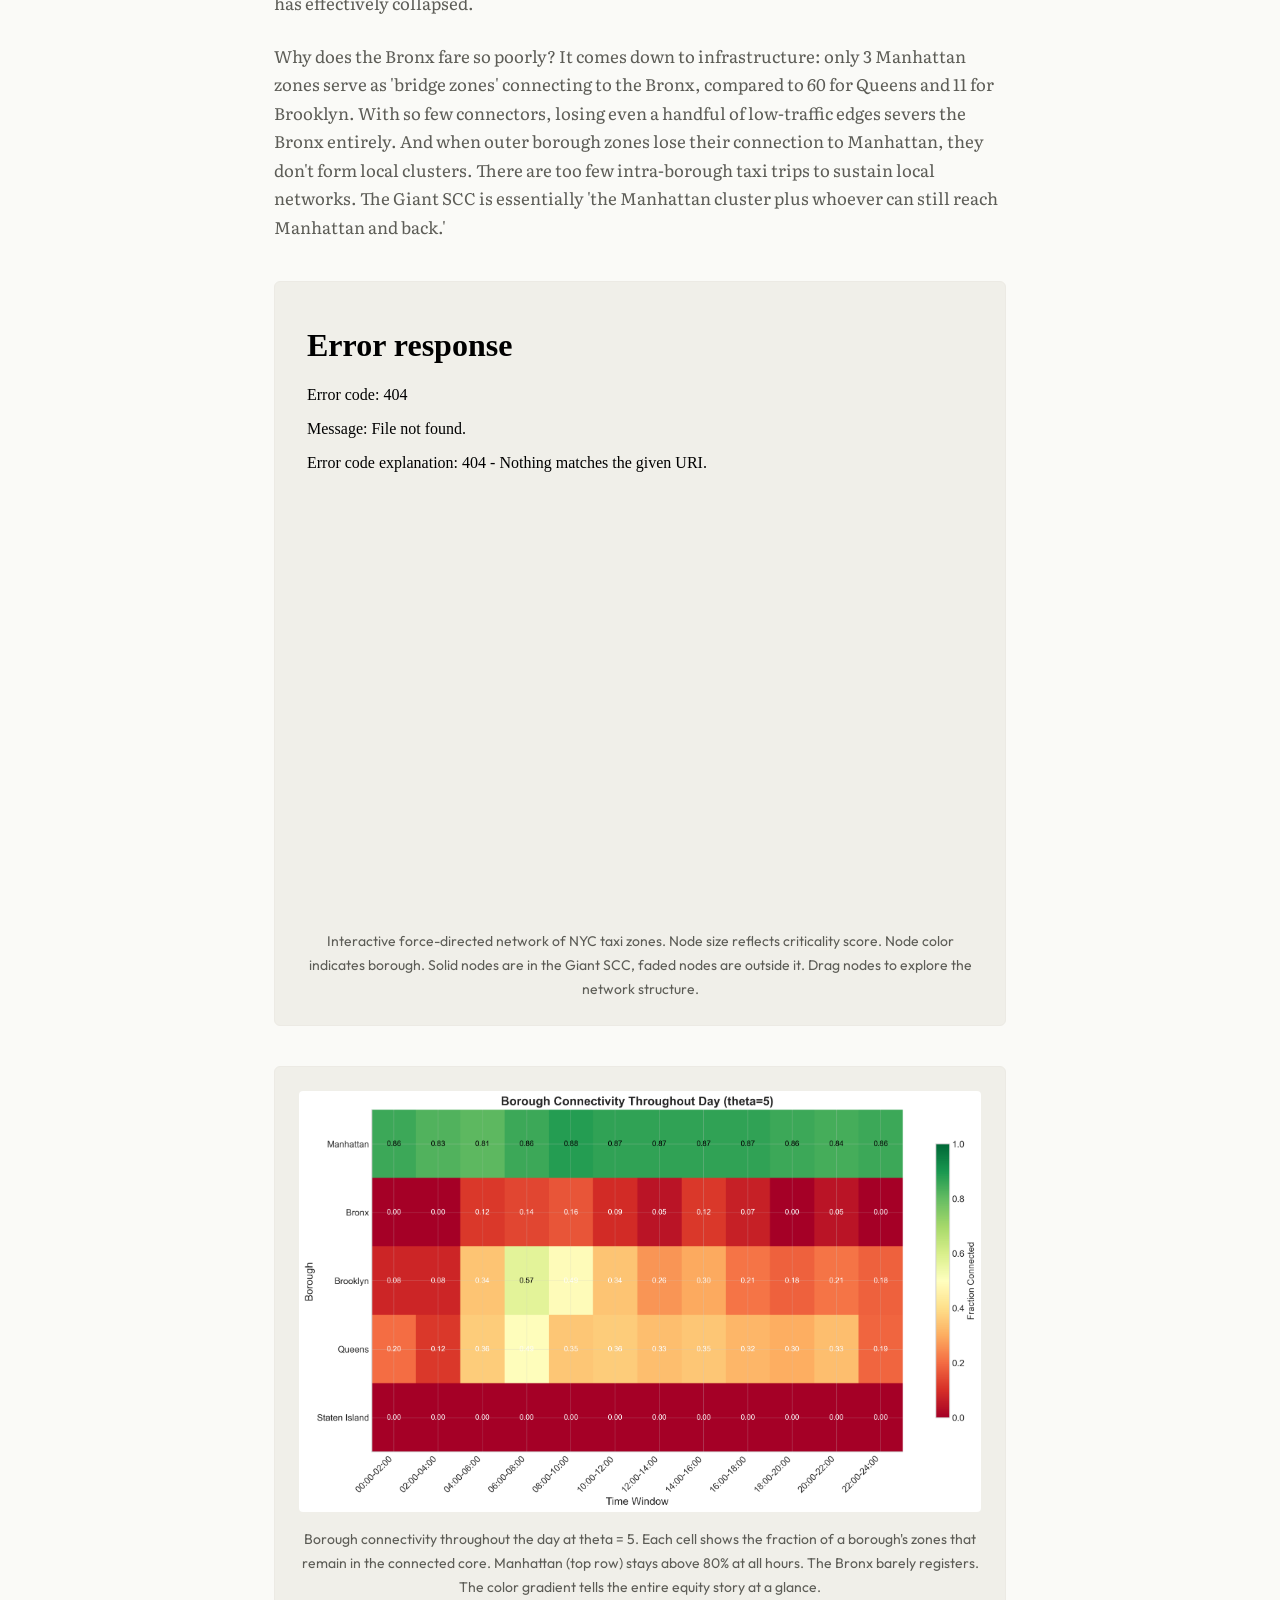
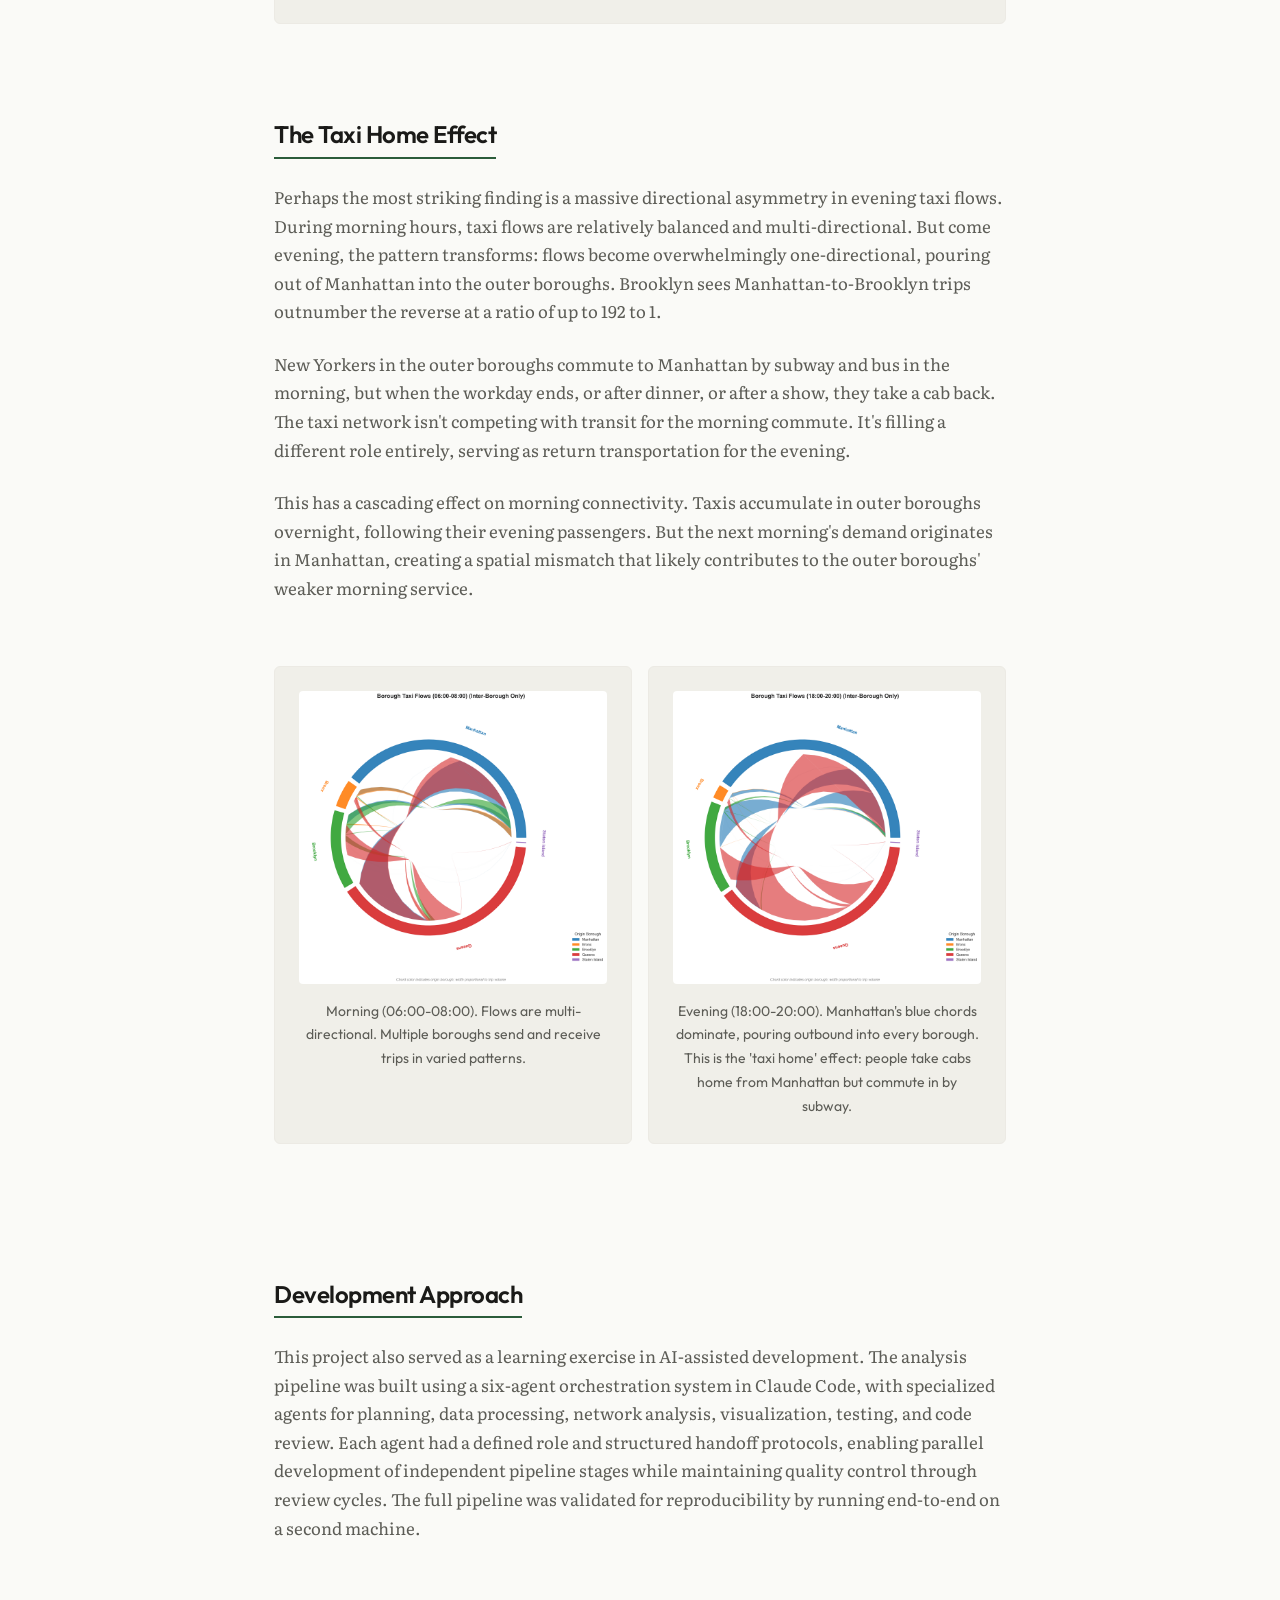
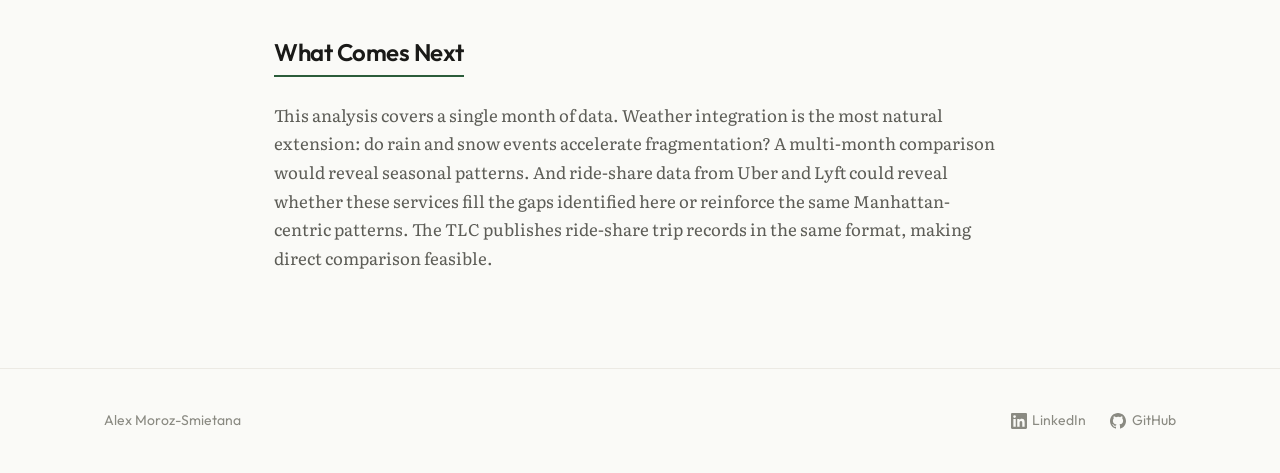
==== commit 20e78d17: "Fix borough connectivity heatmap image path Co-Authored-By: Claude Opus 4.6 (1M context) <noreply@an" ====
--- a/projects/nyc-taxi.html
+++ b/projects/nyc-taxi.html
@@ -125,7 +125,7 @@
                     <p class="figure-caption">Interactive force-directed network of NYC taxi zones. Node size reflects criticality score. Node color indicates borough. Solid nodes are in the Giant SCC, faded nodes are outside it. Drag nodes to explore the network structure.</p>
                 </div>
                 <div class="figure">
-                    <img src="../assets/images/taxi_borough_connectivity.png" alt="Heatmap showing borough connectivity fraction across time windows, Manhattan consistently green, outer boroughs red">
+                    <img src="../assets/images/temporal_vulnerability_heatmap.png" alt="Heatmap showing borough connectivity fraction across time windows, Manhattan consistently green, outer boroughs red">
                     <p class="figure-caption">Borough connectivity throughout the day at theta = 5. Each cell shows the fraction of a borough's zones that remain in the connected core. Manhattan (top row) stays above 80% at all hours. The Bronx barely registers. The color gradient tells the entire equity story at a glance.</p>
                 </div>
             </section>
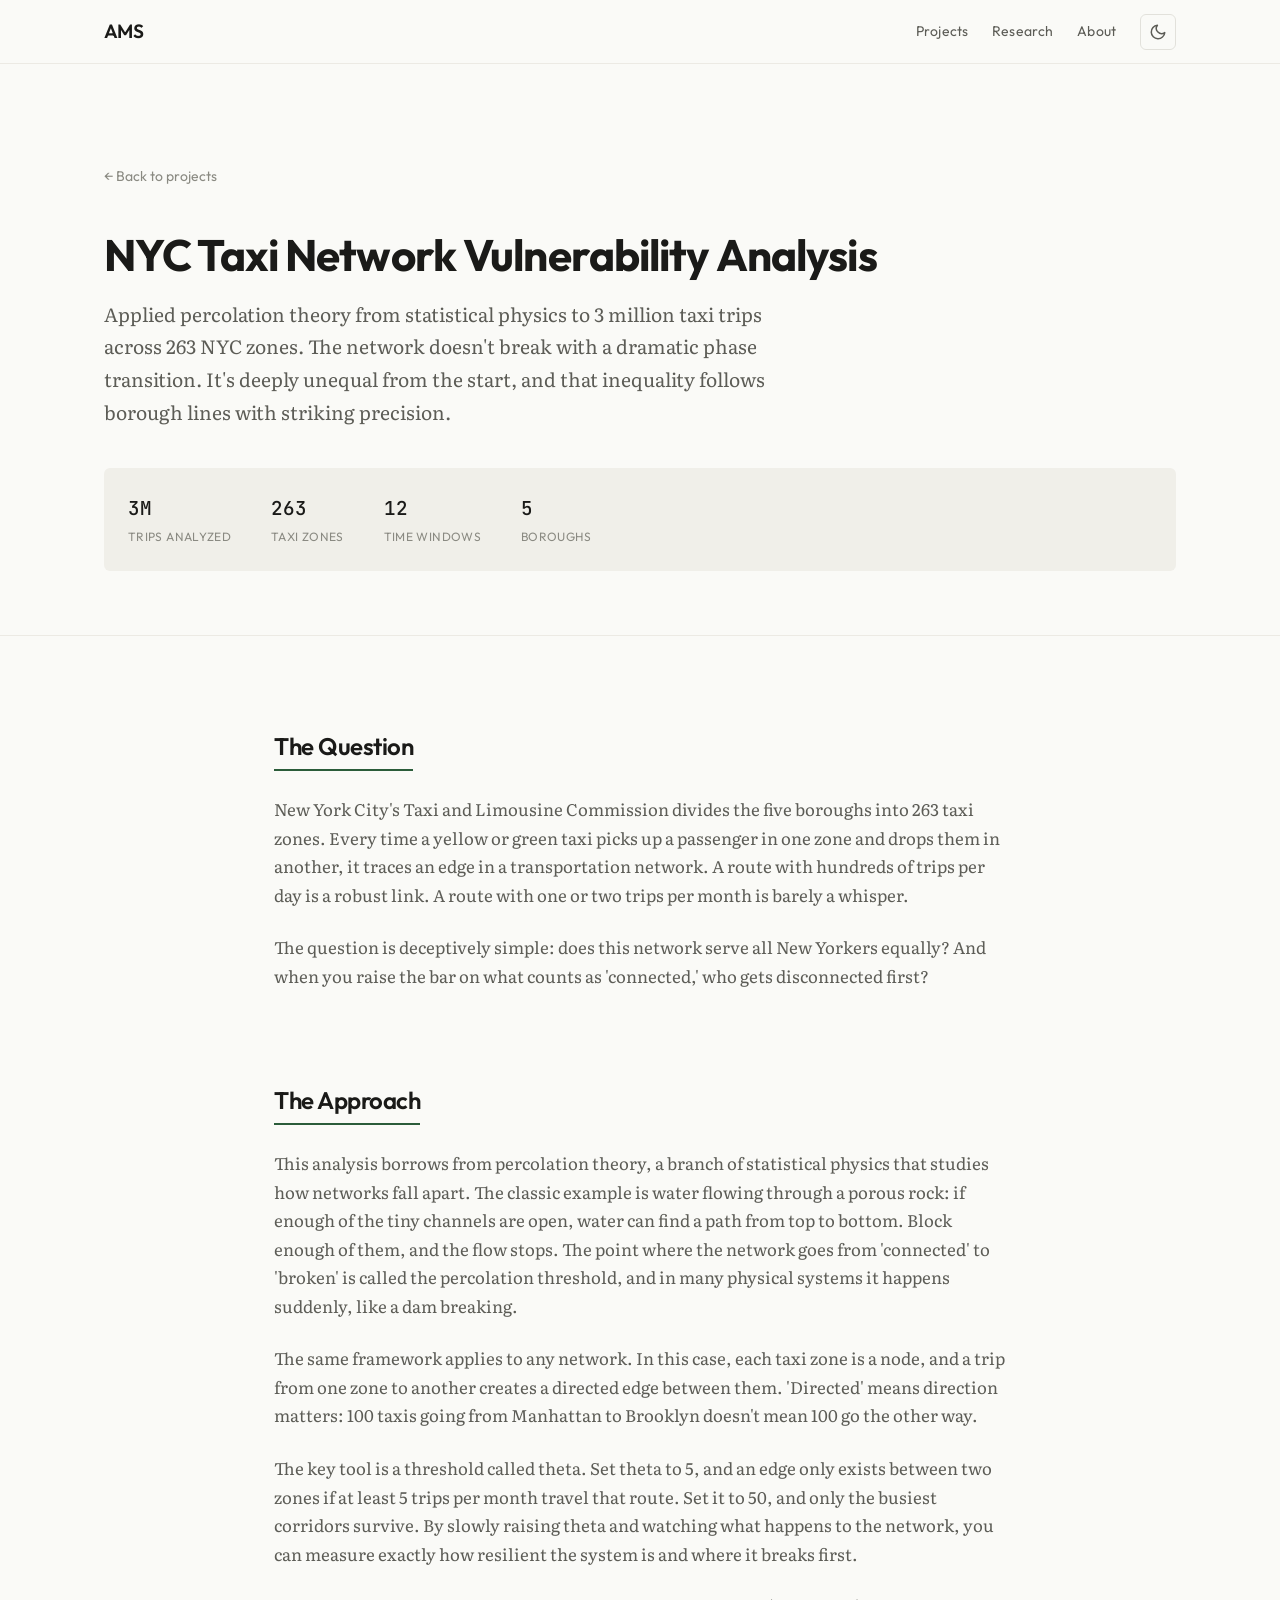
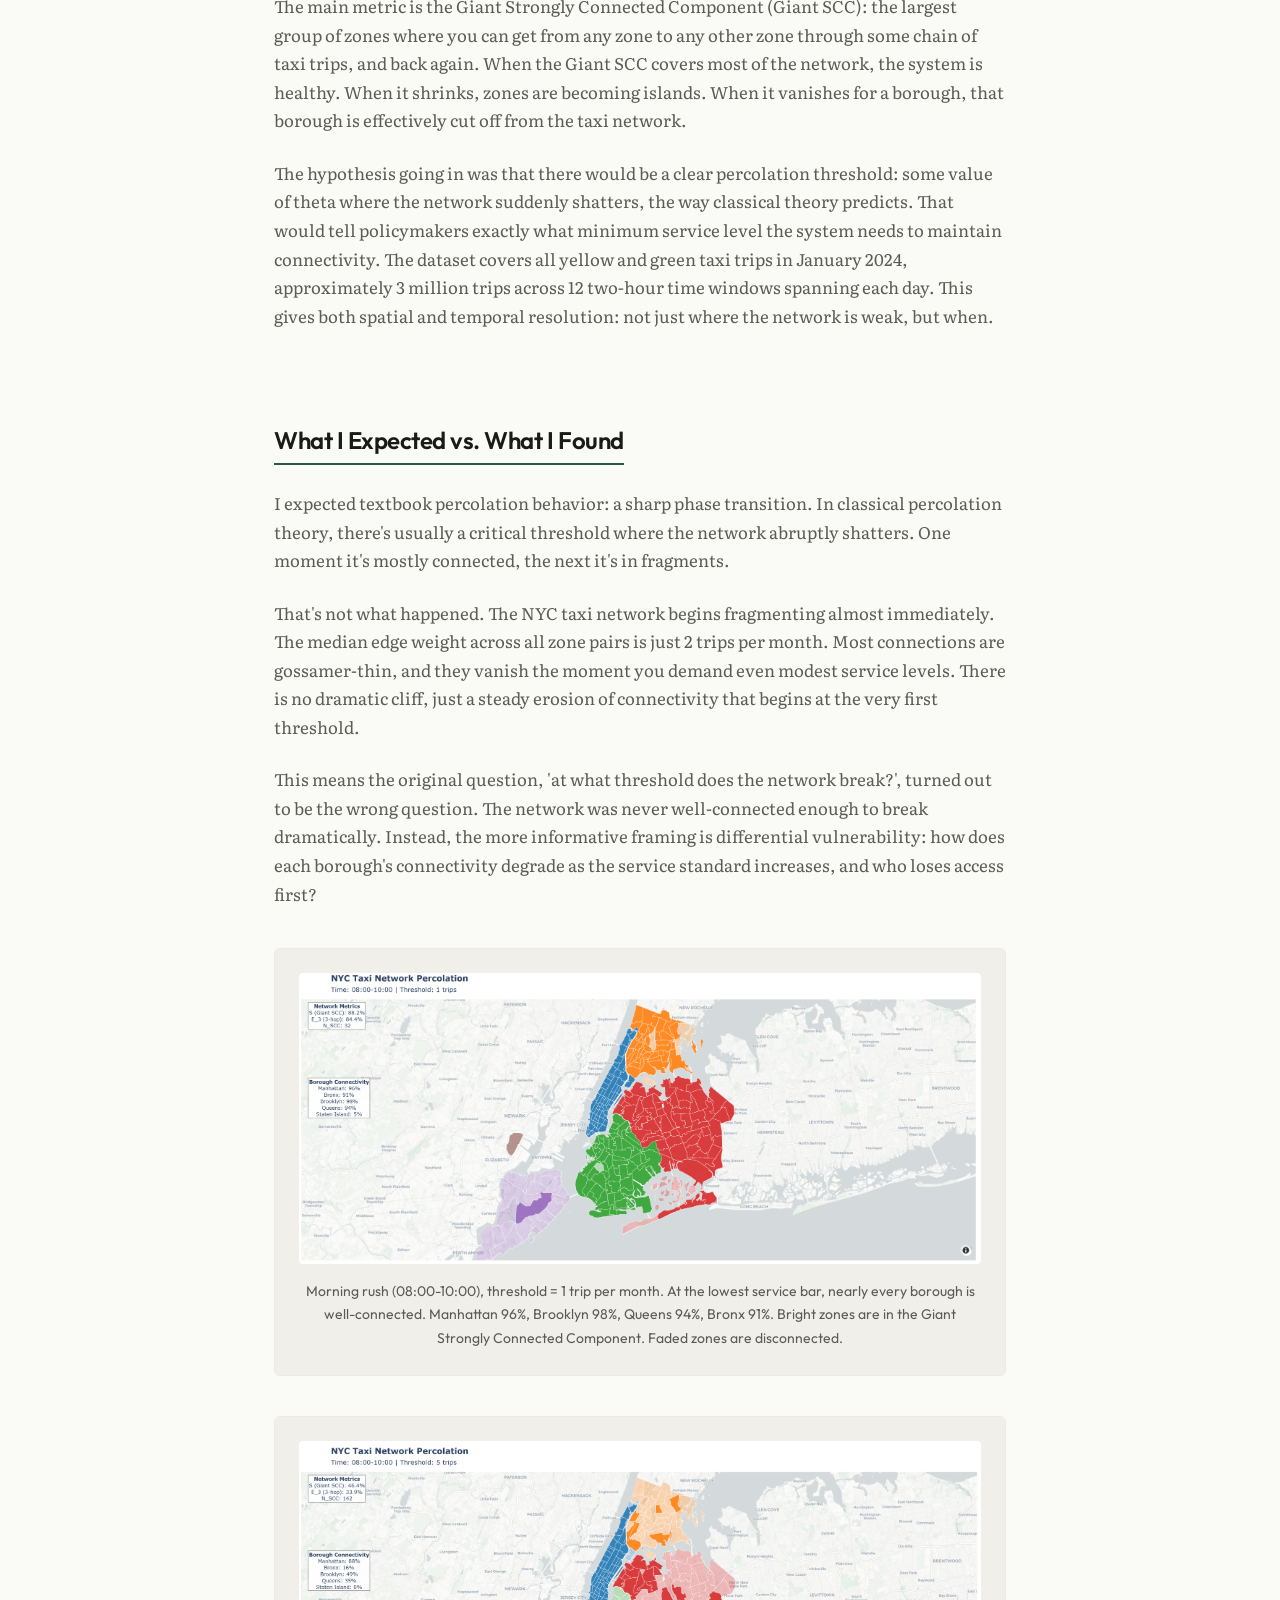
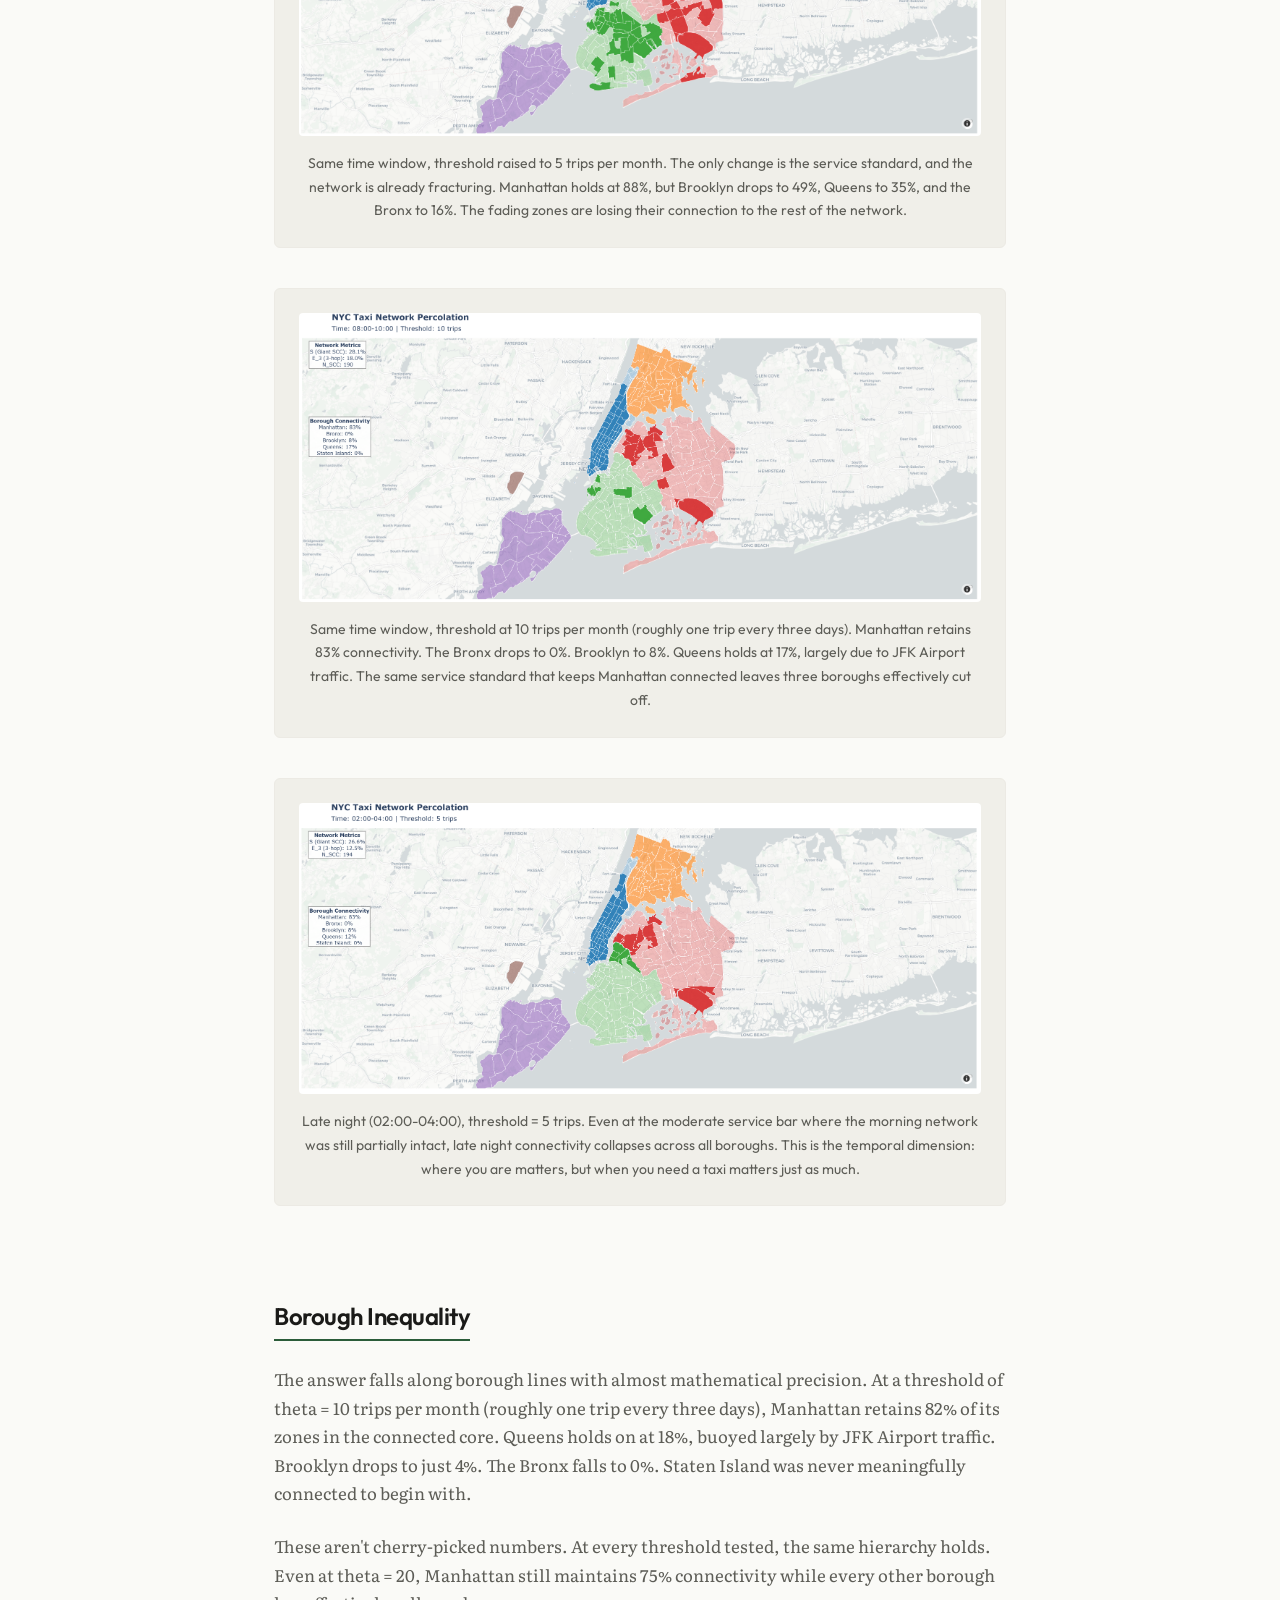
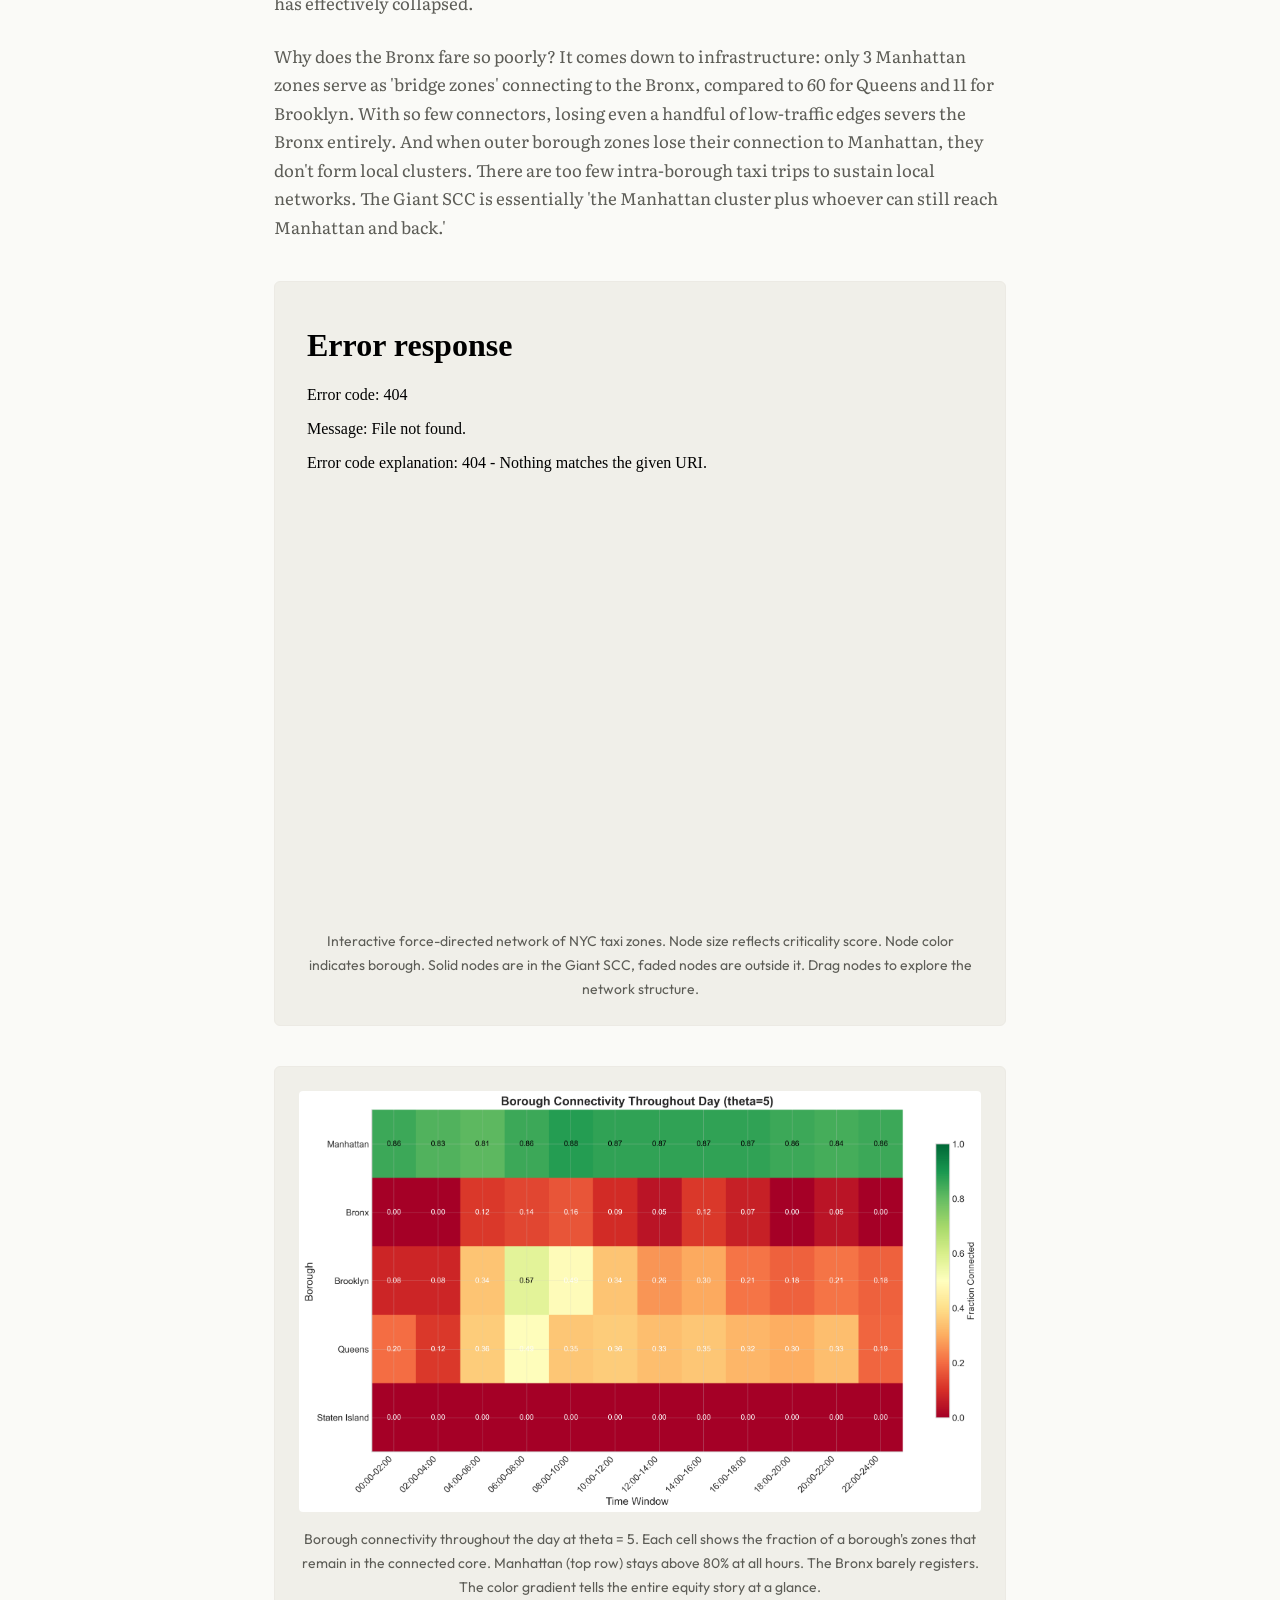
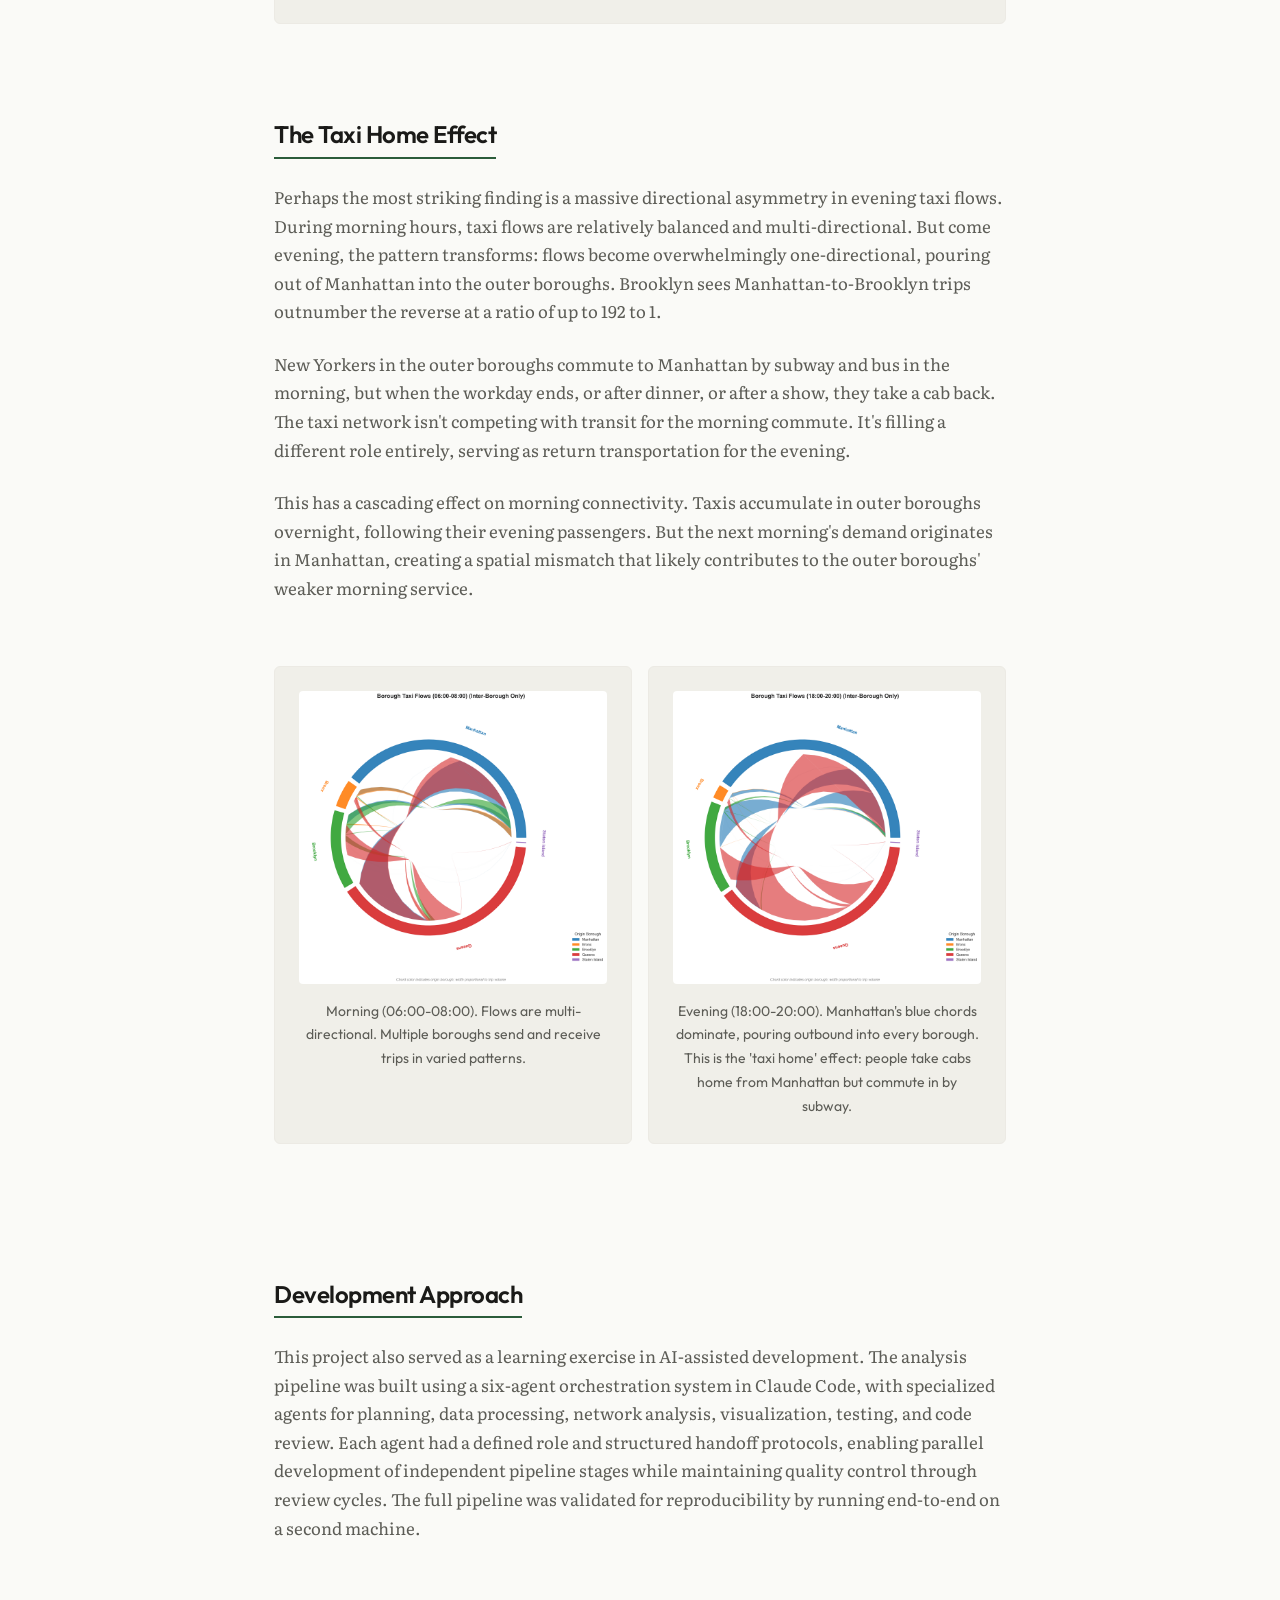
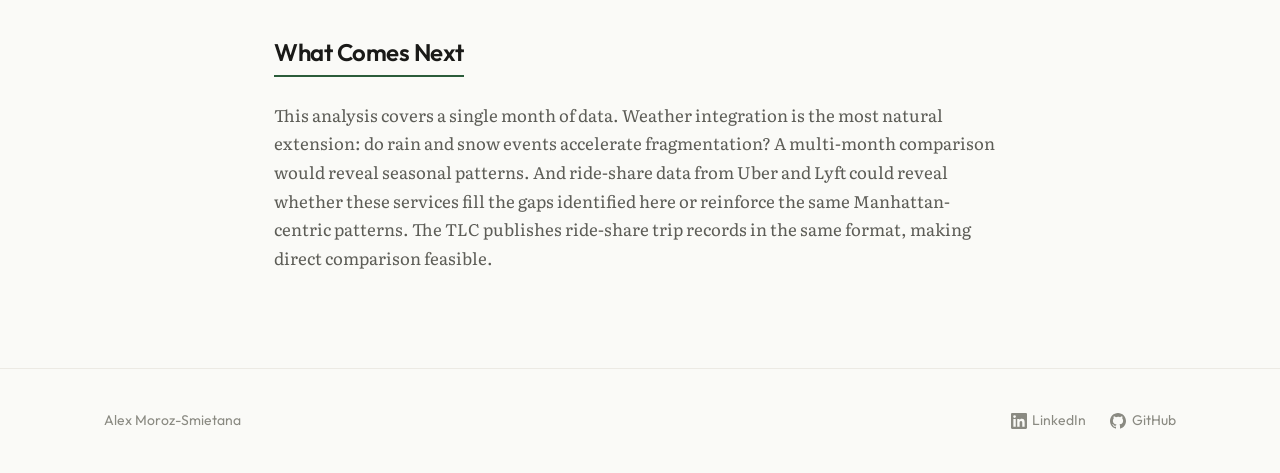
==== commit c7111129: "Add Research section with Intel strategic analysis page New Research section on homepage with 3 card" ====
--- a/projects/nyc-taxi.html
+++ b/projects/nyc-taxi.html
@@ -21,6 +21,7 @@
             <a href="../" class="nav-name">AMS</a>
             <div class="nav-links">
                 <a href="../#projects">Projects</a>
+                <a href="../#research">Research</a>
                 <a href="../#about">About</a>
                 <button class="theme-toggle" id="theme-toggle" aria-label="Toggle dark mode">
                     <svg class="icon-sun" width="18" height="18" viewBox="0 0 24 24" fill="none" stroke="currentColor" stroke-width="2" stroke-linecap="round" stroke-linejoin="round">
@@ -136,7 +137,7 @@
                 <p>Perhaps the most striking finding is a massive directional asymmetry in evening taxi flows. During morning hours, taxi flows are relatively balanced and multi-directional. But come evening, the pattern transforms: flows become overwhelmingly one-directional, pouring out of Manhattan into the outer boroughs. Brooklyn sees Manhattan-to-Brooklyn trips outnumber the reverse at a ratio of up to 192 to 1.</p>
                 <p>New Yorkers in the outer boroughs commute to Manhattan by subway and bus in the morning, but when the workday ends, or after dinner, or after a show, they take a cab back. The taxi network isn't competing with transit for the morning commute. It's filling a different role entirely, serving as return transportation for the evening.</p>
                 <p>This has a cascading effect on morning connectivity. Taxis accumulate in outer boroughs overnight, following their evening passengers. But the next morning's demand originates in Manhattan, creating a spatial mismatch that likely contributes to the outer boroughs' weaker morning service.</p>
-                <div class="chord-pair" style="display: grid; grid-template-columns: 1fr 1fr; gap: 1rem;">
+                <div class="chord-pair">
                     <div class="figure">
                         <img src="../assets/images/chord_diagram_morning.png" alt="Chord diagram showing morning inter-borough taxi flows with balanced multi-directional patterns">
                         <p class="figure-caption">Morning (06:00-08:00). Flows are multi-directional. Multiple boroughs send and receive trips in varied patterns.</p>
--- a/css/style.css
+++ b/css/style.css
@@ -425,6 +425,67 @@
 
 
 /* ============================================
+   RESEARCH CARDS
+   ============================================ */
+
+.research {
+    padding: var(--space-3xl) 0;
+    border-top: 1px solid var(--border-light);
+}
+
+.research-grid {
+    display: grid;
+    grid-template-columns: 1fr;
+    gap: var(--space-lg);
+}
+
+.research-card {
+    display: block;
+    background: var(--bg-card);
+    border: 1px solid var(--border);
+    border-radius: var(--border-radius);
+    padding: var(--space-xl);
+    transition: border-color var(--transition-fast), box-shadow var(--transition-fast), background-color var(--transition-fast);
+    color: var(--text-primary);
+}
+
+a.research-card:hover {
+    border-color: var(--accent);
+    box-shadow: var(--shadow-md);
+    background: var(--bg-card-hover);
+    color: var(--text-primary);
+}
+
+.research-card--upcoming {
+    border-style: dashed;
+    opacity: 0.6;
+}
+
+.card-tag-row {
+    display: flex;
+    align-items: center;
+    justify-content: space-between;
+    margin-bottom: var(--space-md);
+}
+
+.card-date {
+    font-family: var(--font-display);
+    font-size: var(--text-xs);
+    font-weight: 400;
+    color: var(--text-tertiary);
+    letter-spacing: 0.02em;
+}
+
+.research-meta {
+    font-family: var(--font-display);
+    font-size: var(--text-sm);
+    color: var(--text-tertiary);
+    letter-spacing: 0.02em;
+    margin-top: var(--space-md);
+}
+
+
+/* ============================================
    ABOUT
    ============================================ */
 
@@ -661,6 +722,17 @@
 
 
 /* ============================================
+   CHORD PAIR (side-by-side figures)
+   ============================================ */
+
+.chord-pair {
+    display: grid;
+    grid-template-columns: 1fr 1fr;
+    gap: 1rem;
+}
+
+
+/* ============================================
    RESPONSIVE
    ============================================ */
 
@@ -672,7 +744,7 @@
     }
 
     .chord-pair {
-        grid-template-columns: 1fr !important;
+        grid-template-columns: 1fr;
     }
 
     .hero-credentials {
